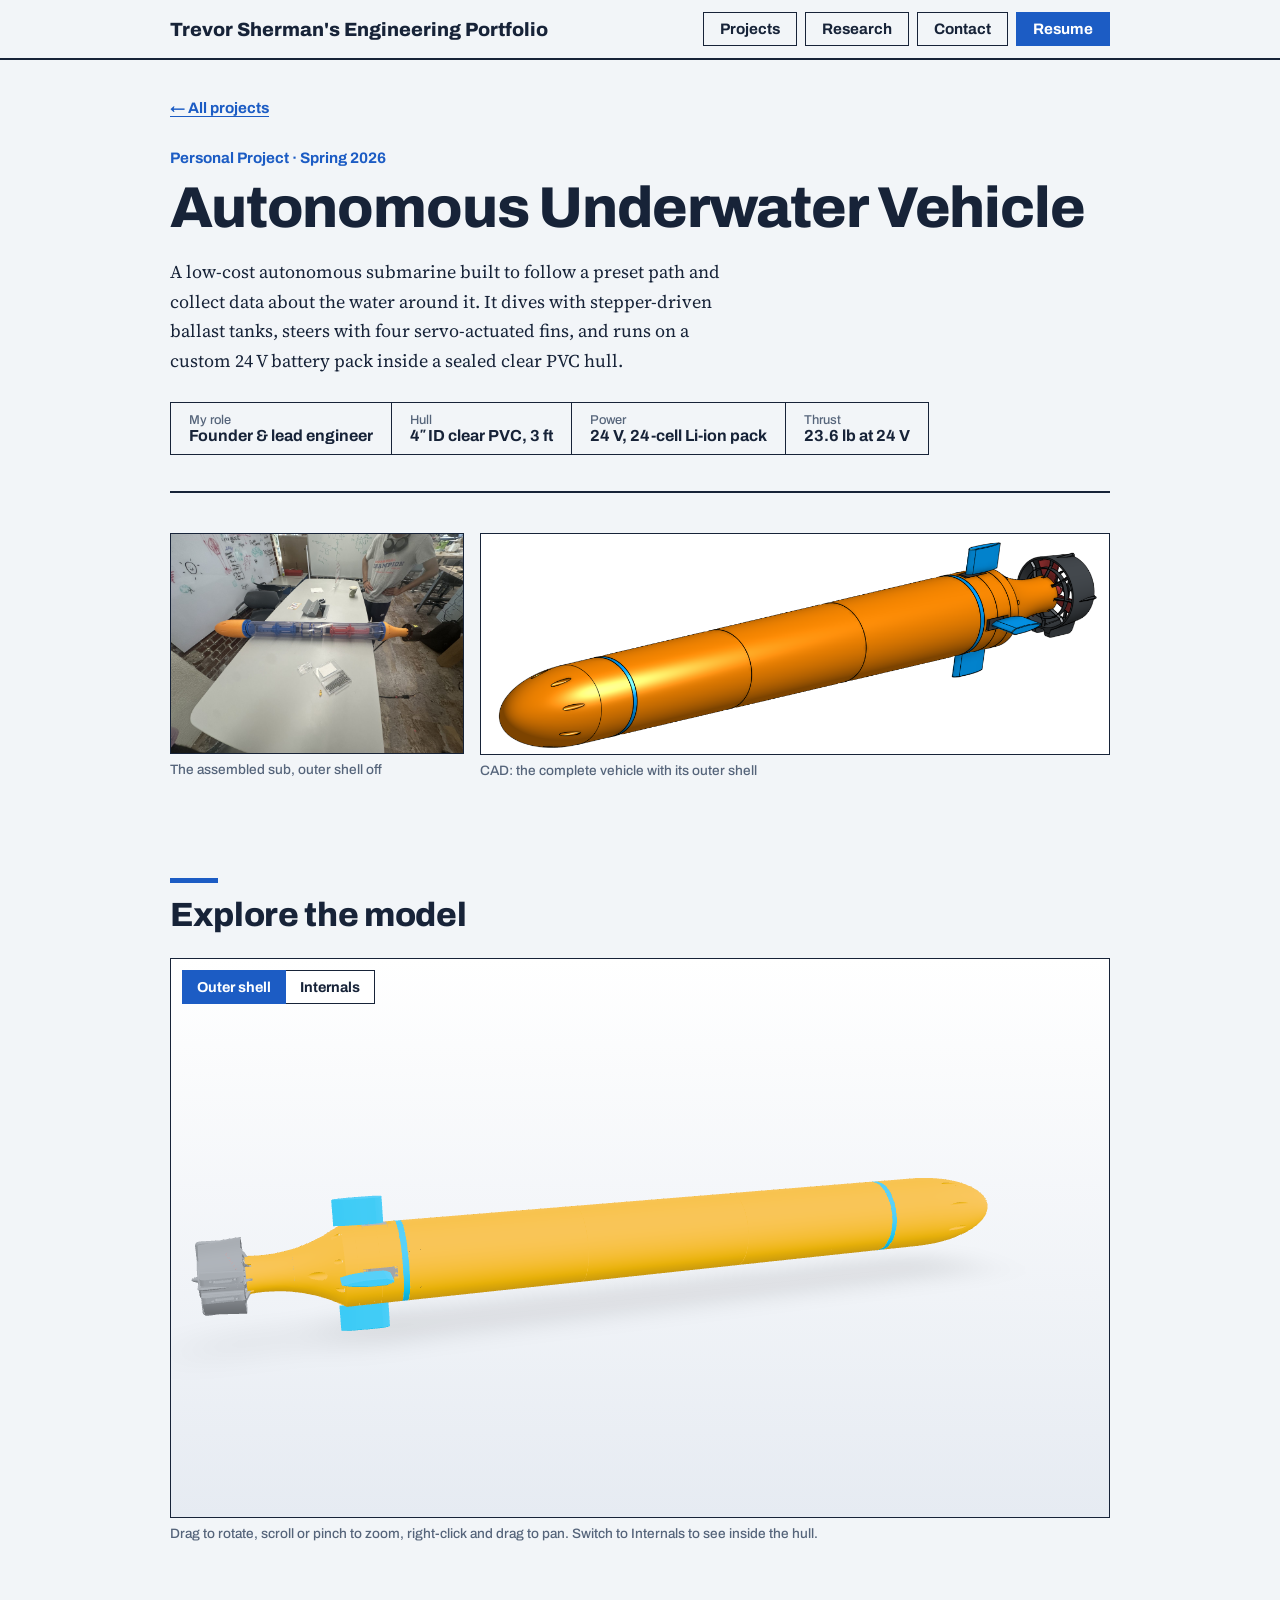
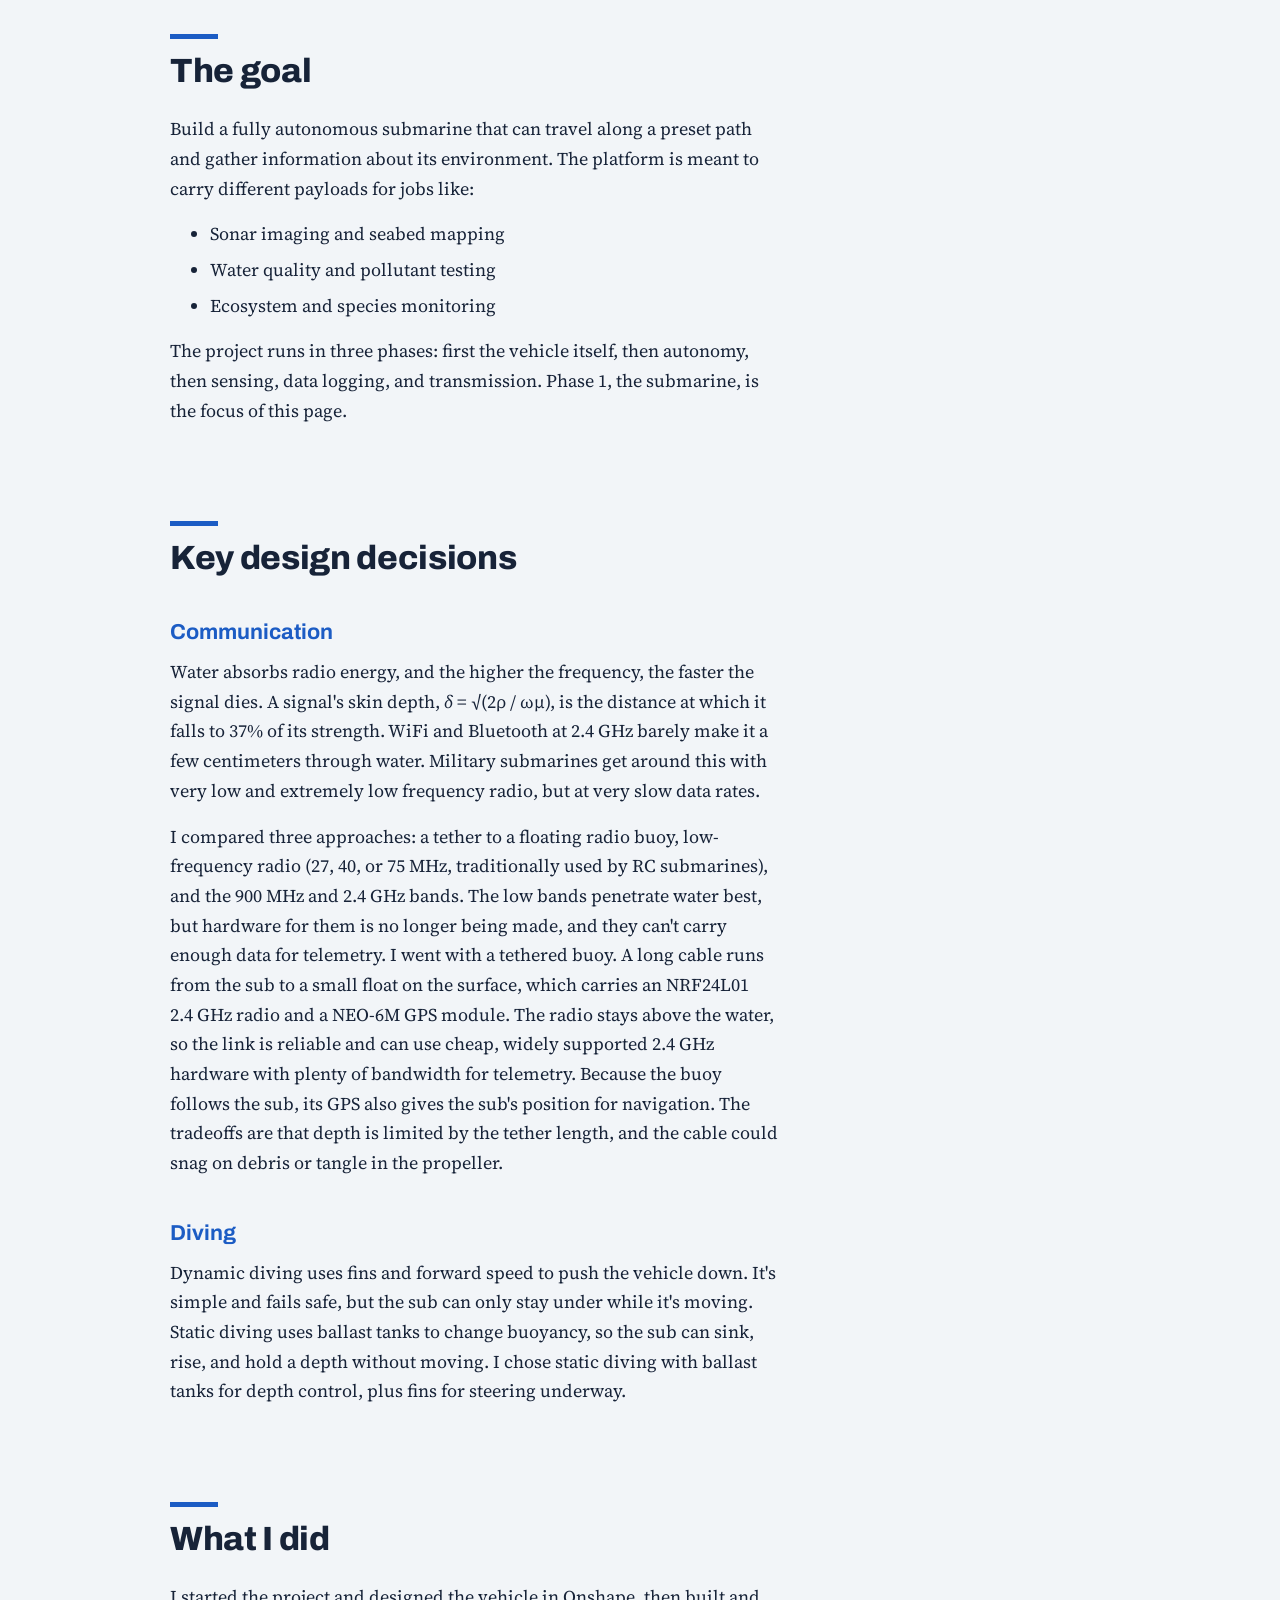
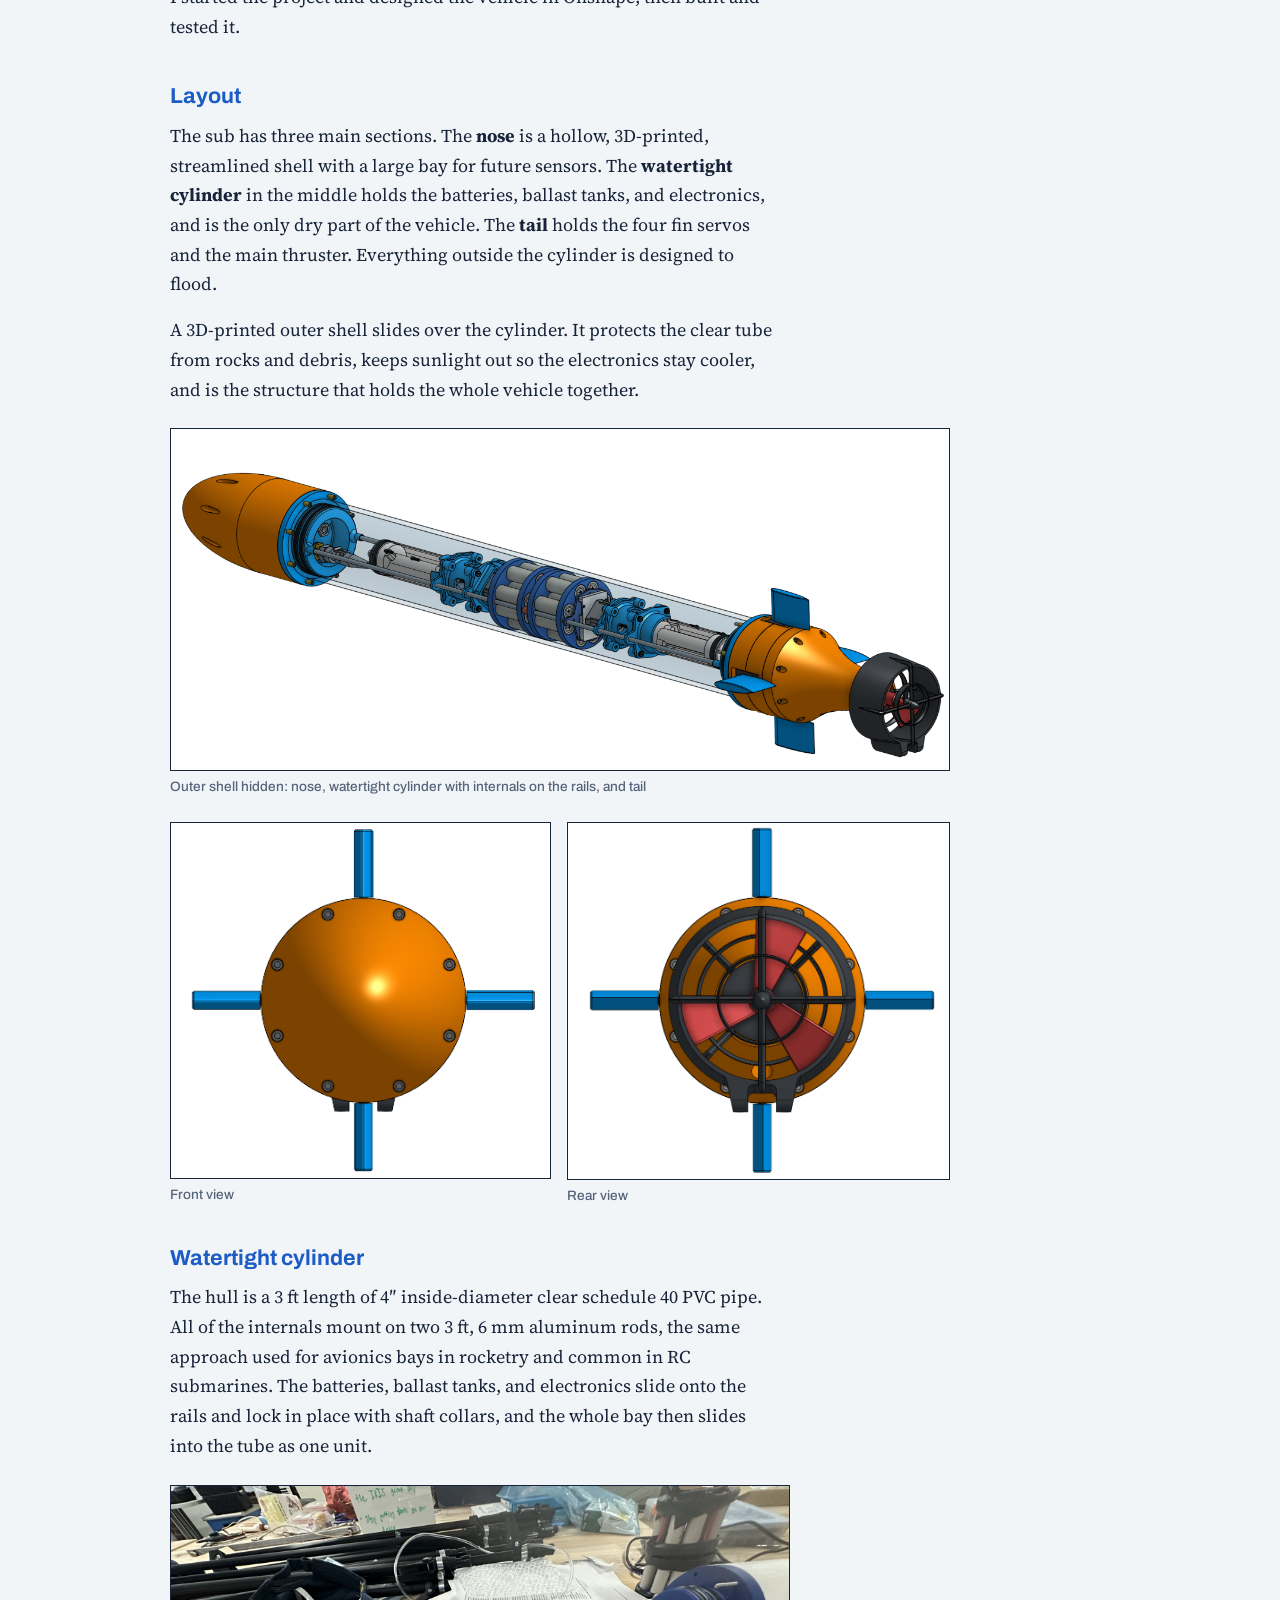
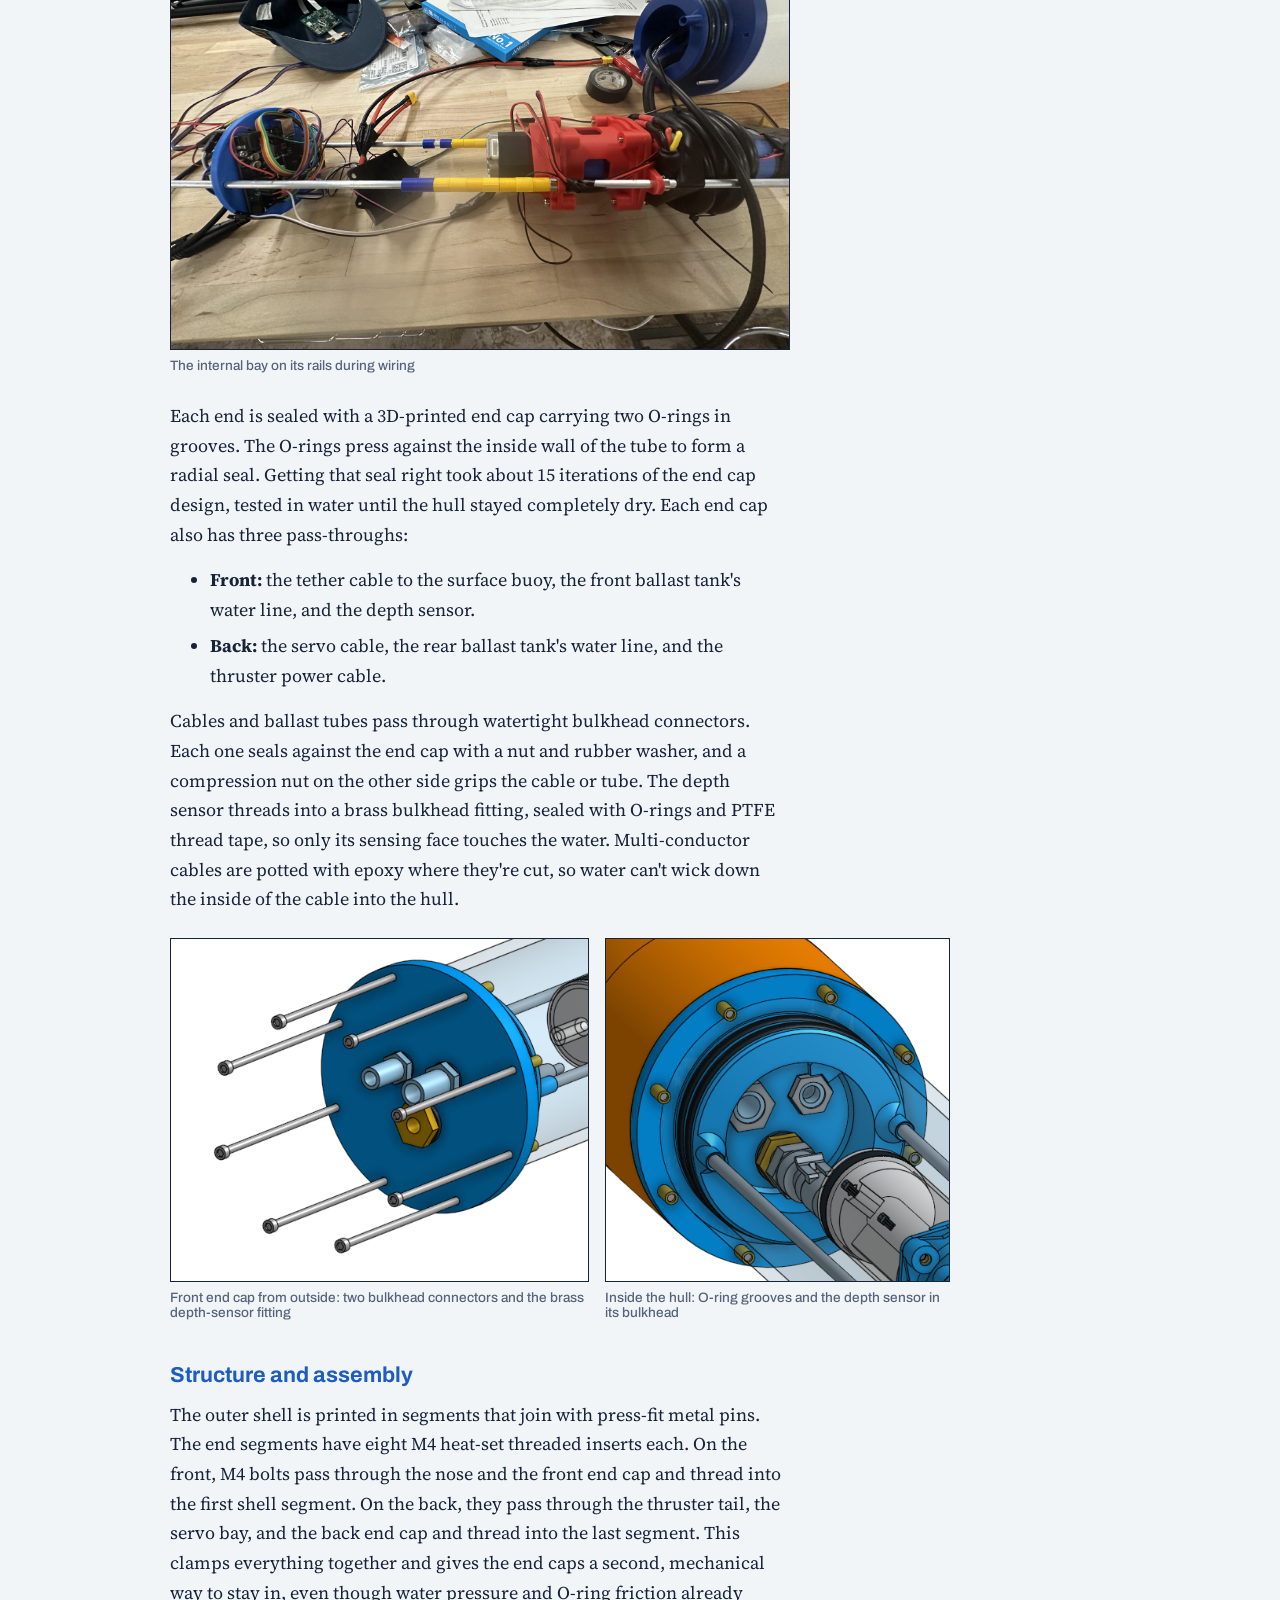
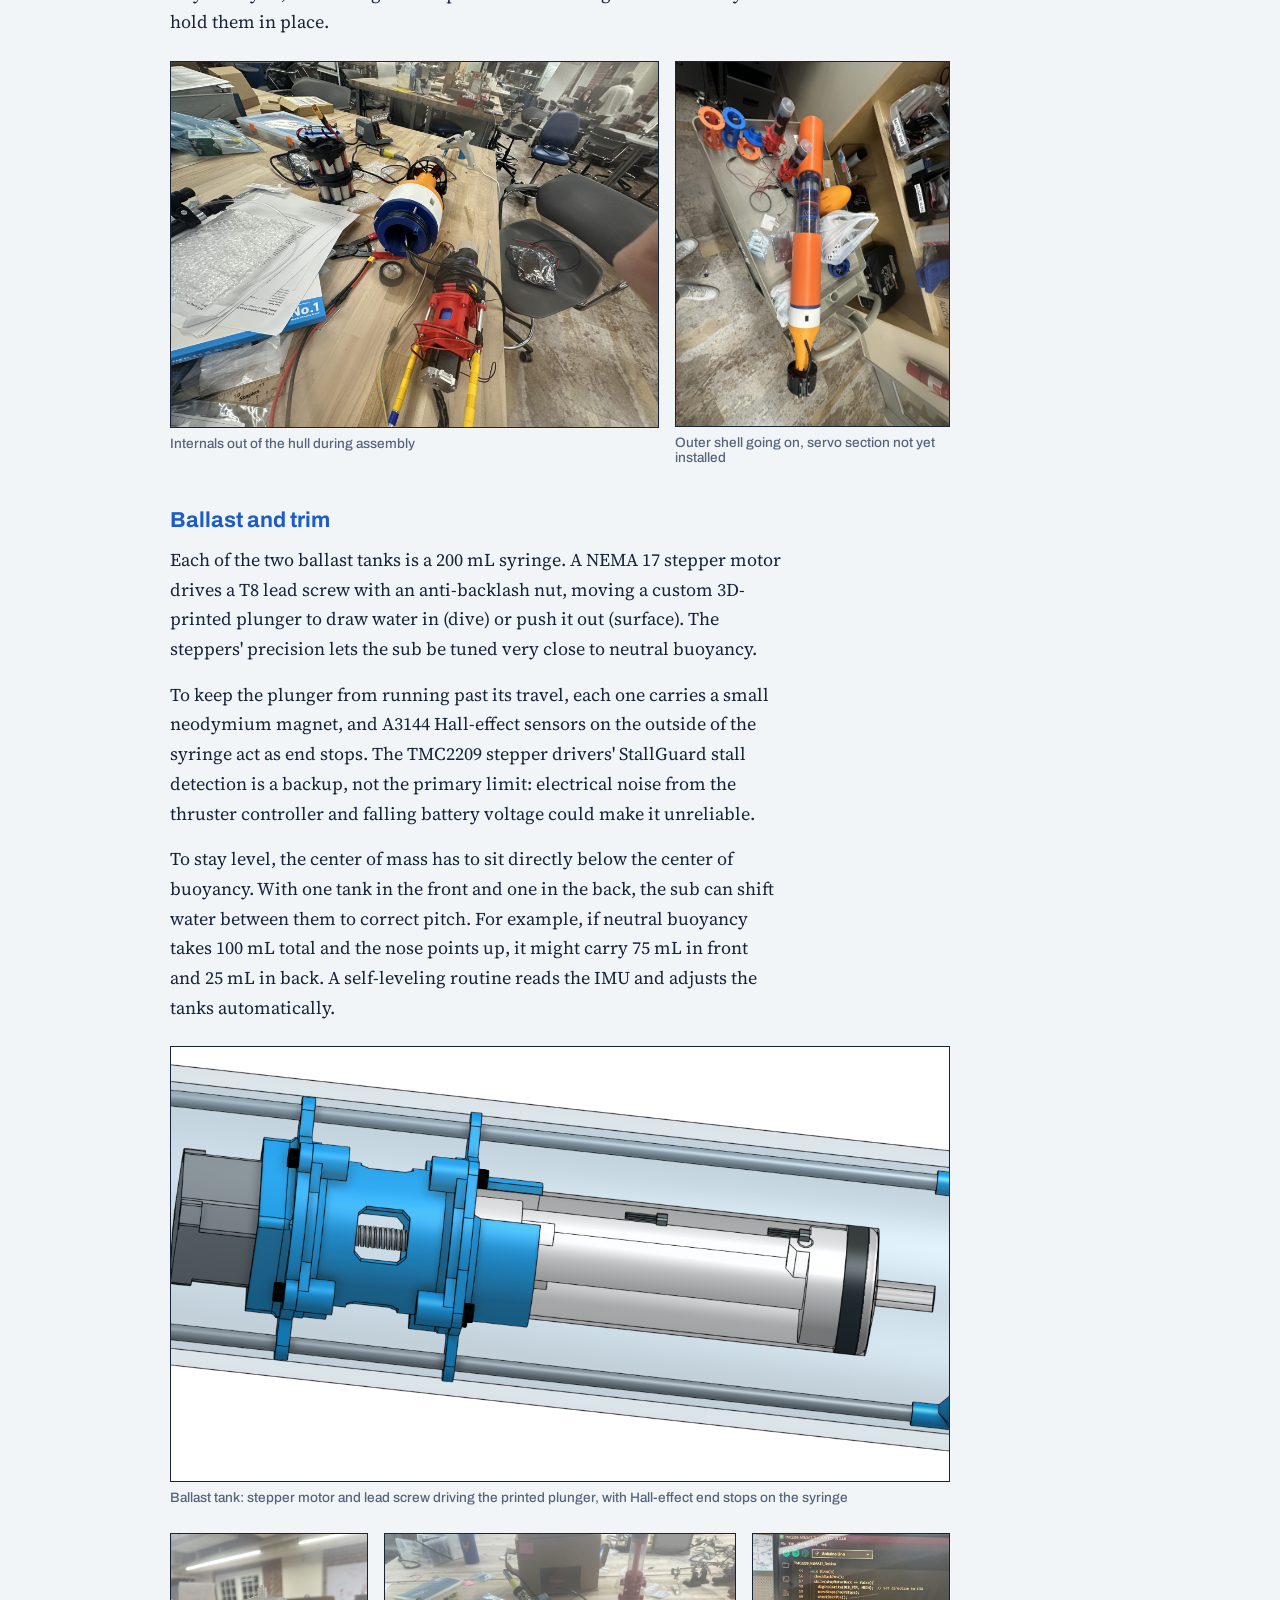
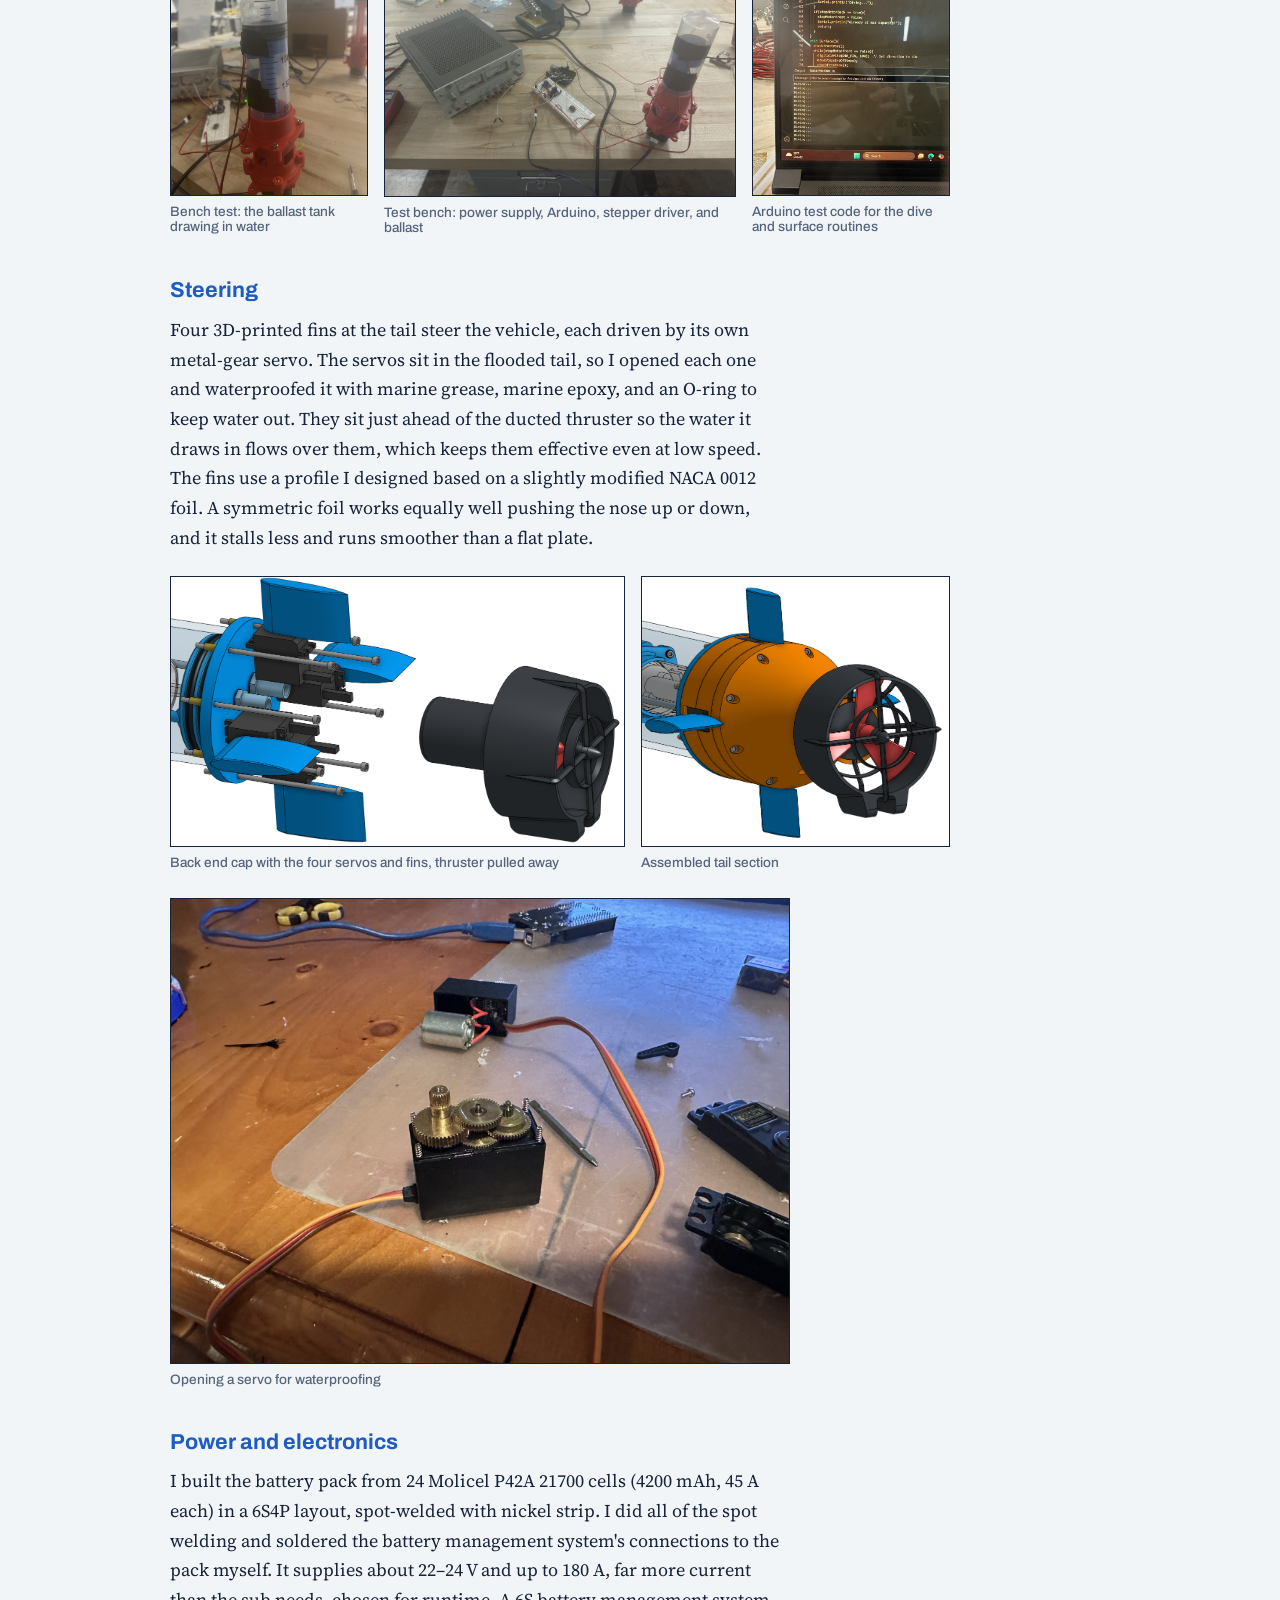
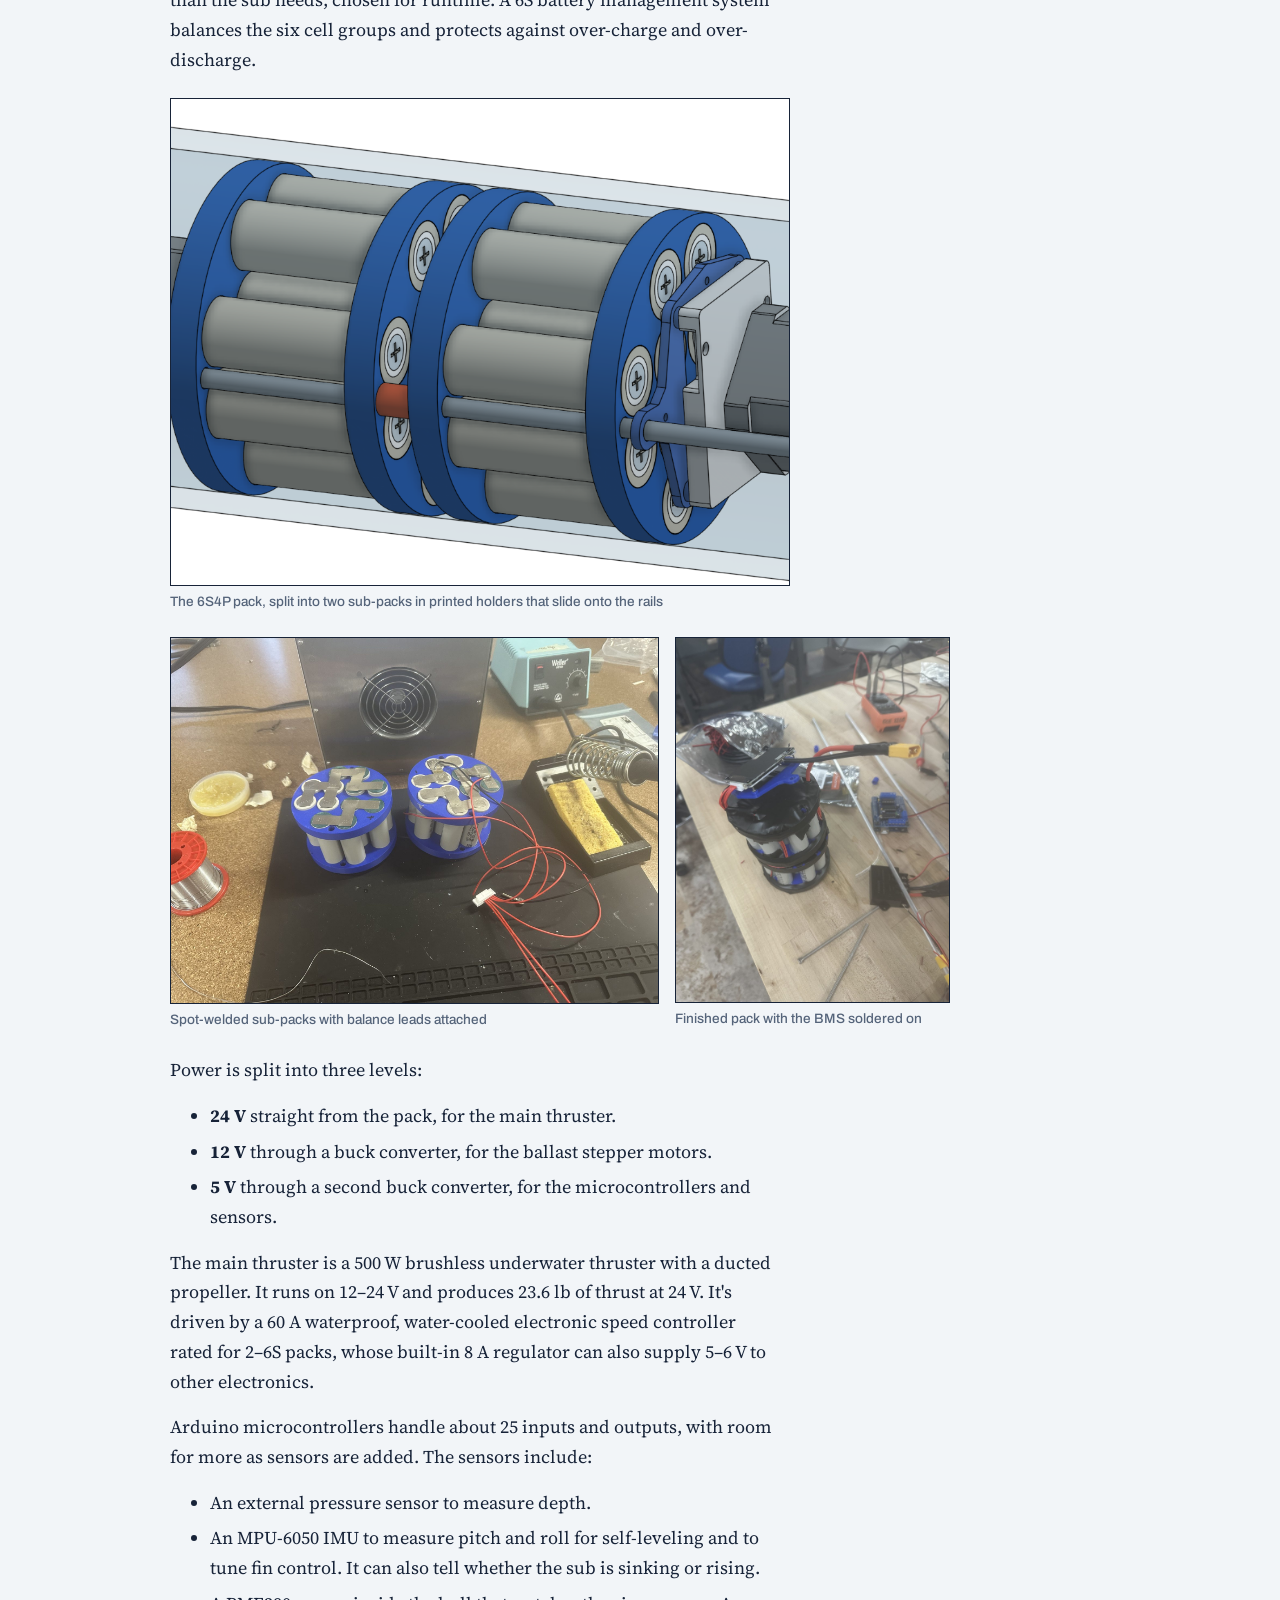
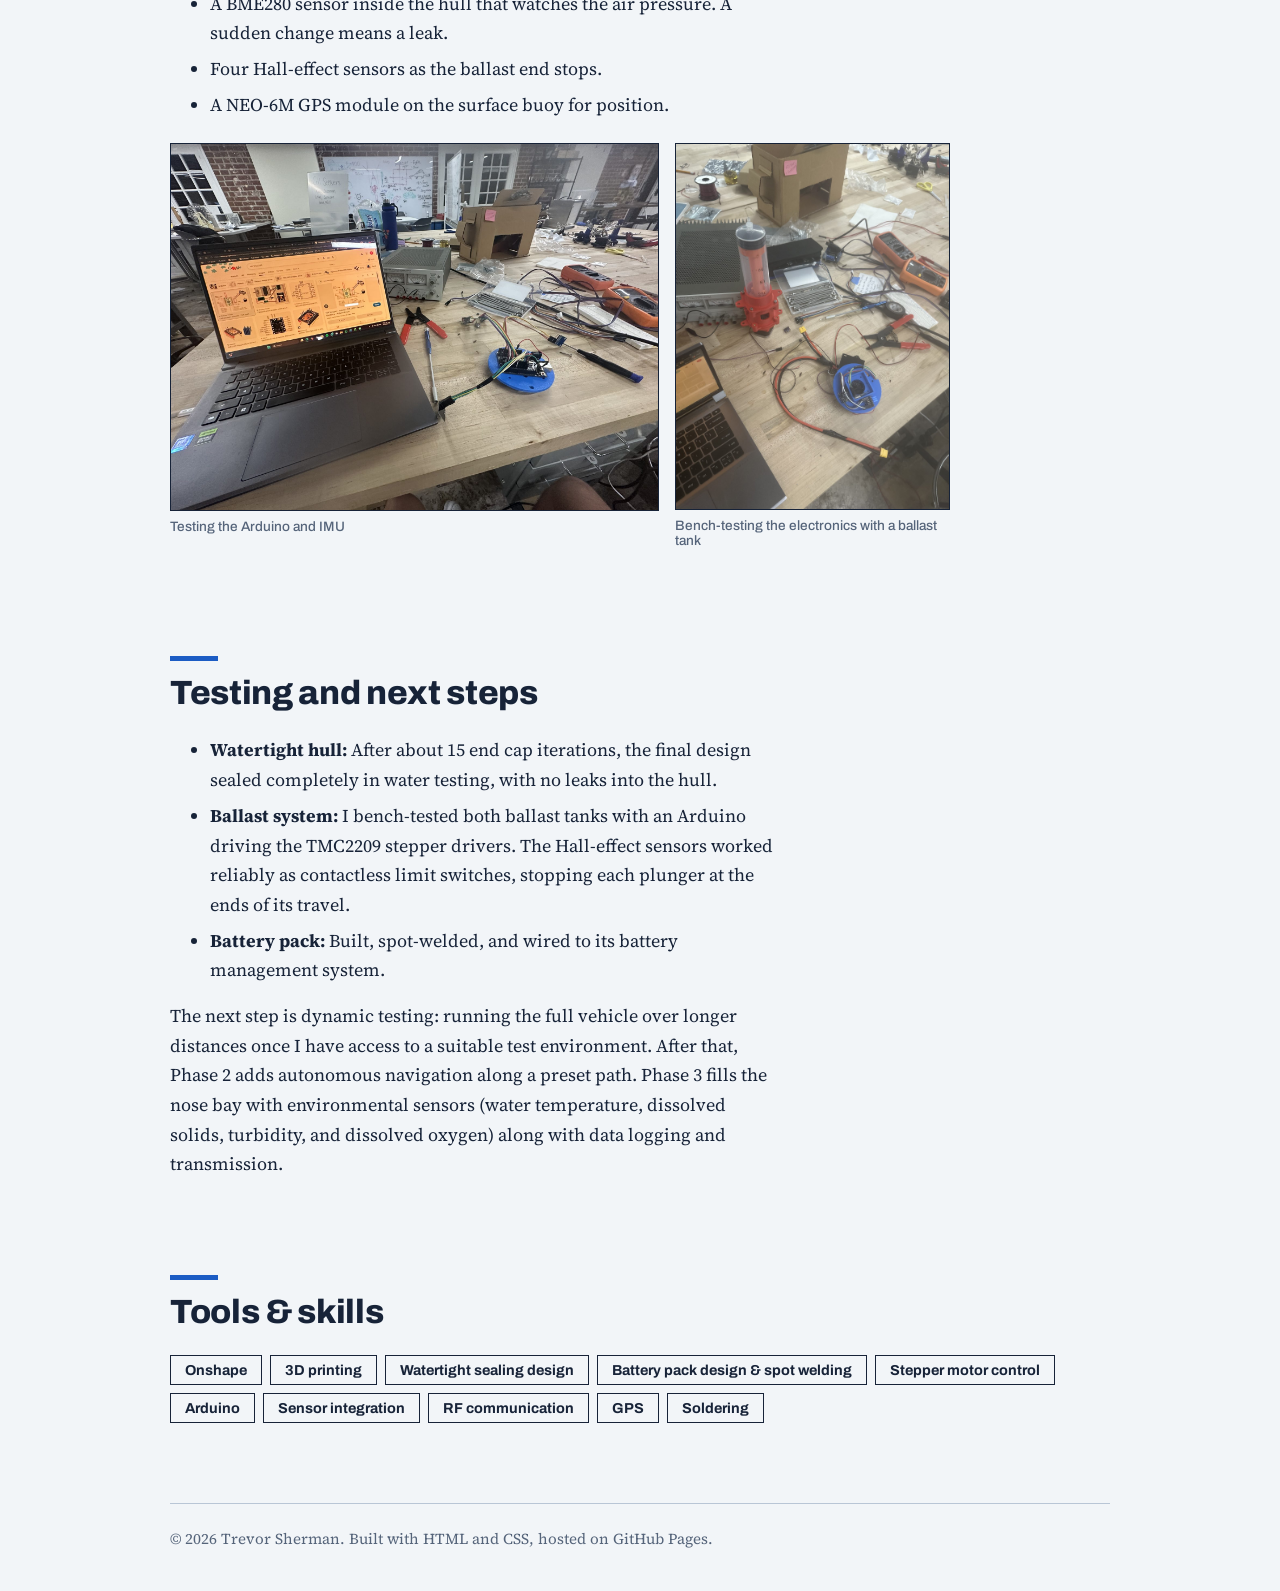
==== projects/auv.html @ d3bd652d "Add autonomous underwater vehicle project page Write-up, CAD renders, build photos, and an interacti" ====
<!DOCTYPE html>
<html lang="en">
<head>
  <meta charset="UTF-8">
  <meta name="viewport" content="width=device-width, initial-scale=1">
  <title>Autonomous Underwater Vehicle | Trevor Sherman</title>
  <meta name="description" content="A low-cost autonomous submarine with stepper-driven ballast tanks, servo-actuated fins, and a custom 24 V battery pack in a sealed clear PVC hull.">
  <link rel="preconnect" href="https://fonts.googleapis.com">
  <link rel="preconnect" href="https://fonts.gstatic.com" crossorigin>
  <link href="https://fonts.googleapis.com/css2?family=Archivo:wght@500;700;800&family=Source+Serif+4:wght@400;600&display=swap" rel="stylesheet">
  <link rel="stylesheet" href="../css/style.css">
  <script type="module">
    import '../js/model-viewer.min.js';
    customElements.get('model-viewer').meshoptDecoderLocation = '../js/meshopt_decoder.js';
  </script>
</head>
<body class="project-page">

  <header class="nav">
    <div class="wrap">
      <a class="brand" href="../index.html">Trevor Sherman's Engineering Portfolio</a>
      <nav aria-label="Main">
        <ul>
          <li><a href="../index.html#projects">Projects</a></li>
          <li><a href="../index.html#research">Research</a></li>
          <li><a href="../index.html#contact">Contact</a></li>
          <li><a class="primary" href="../resume.pdf">Resume</a></li>
        </ul>
      </nav>
    </div>
  </header>

  <main class="wrap">
    <a class="back" href="../index.html#projects">&larr; All projects</a>

    <div class="proj-head">
      <div class="kicker">Personal Project &middot; Spring 2026</div>
      <h1>Autonomous Underwater Vehicle</h1>
      <p class="summary">A low-cost autonomous submarine built to follow a preset path and collect data about the water around it. It dives with stepper-driven ballast tanks, steers with four servo-actuated fins, and runs on a custom 24&nbsp;V battery pack inside a sealed clear PVC hull.</p>
      <dl class="facts">
        <div><dt>My role</dt><dd>Founder &amp; lead engineer</dd></div>
        <div><dt>Hull</dt><dd>4&Prime; ID clear PVC, 3&nbsp;ft</dd></div>
        <div><dt>Power</dt><dd>24&nbsp;V, 24-cell Li-ion pack</dd></div>
        <div><dt>Thrust</dt><dd>23.6&nbsp;lb at 24&nbsp;V</dd></div>
      </dl>
    </div>

    <div class="photos hero-photos">
        <figure style="flex:1.333"><a href="../images/auv/photo-assembled.jpg"><img src="../images/auv/photo-assembled.jpg" width="1800" height="1350" alt="The assembled AUV on a workbench: orange nose, clear PVC hull with internals, and the thruster"></a><figcaption>The assembled sub, outer shell off</figcaption></figure>
        <figure style="flex:2.856"><a href="../images/auv/cad-shell.png"><img src="../images/auv/cad-shell.png" width="1148" height="402" alt="Onshape render of the complete AUV with its orange outer shell, blue fins, and ducted thruster"></a><figcaption>CAD: the complete vehicle with its outer shell</figcaption></figure>
    </div>

    <section>
      <h2>Explore the model</h2>
      <div class="viewer-wrap">
        <model-viewer id="auv-model" class="cad-viewer" src="../images/auv/assembly.glb" alt="Interactive 3D model of the autonomous underwater vehicle assembly"
          camera-controls touch-action="pan-y" camera-orbit="70deg 75deg 65%" min-camera-orbit="auto auto 5%"
          auto-rotate auto-rotate-delay="3000" rotation-per-second="10deg" shadow-intensity="0.4" exposure="1.05" interaction-prompt="auto">
        </model-viewer>
        <div class="viewer-toggle" role="group" aria-label="Model view">
          <button type="button" data-src="../images/auv/assembly.glb" aria-pressed="true">Outer shell</button>
          <button type="button" data-src="../images/auv/assembly-internals.glb" aria-pressed="false">Internals</button>
        </div>
      </div>
      <p class="viewer-hint">Drag to rotate, scroll or pinch to zoom, right-click and drag to pan. Switch to Internals to see inside the hull.</p>
      <script>
        (function () {
          var mv = document.getElementById('auv-model');
          var buttons = document.querySelectorAll('.viewer-toggle button');
          buttons.forEach(function (btn) {
            btn.addEventListener('click', function () {
              if (btn.getAttribute('aria-pressed') === 'true') return;
              buttons.forEach(function (b) { b.setAttribute('aria-pressed', b === btn ? 'true' : 'false'); });
              var o = mv.getCameraOrbit ? mv.getCameraOrbit() : null;
              mv.addEventListener('load', function () {
                if (o) { mv.cameraOrbit = o.theta + 'rad ' + o.phi + 'rad 65%'; mv.jumpCameraToGoal(); }
              }, { once: true });
              mv.src = btn.dataset.src;
            });
          });
        })();
      </script>
    </section>

    <section class="prose">
      <h2>The goal</h2>
      <p>Build a fully autonomous submarine that can travel along a preset path and gather information about its environment. The platform is meant to carry different payloads for jobs like:</p>
      <ul>
        <li>Sonar imaging and seabed mapping</li>
        <li>Water quality and pollutant testing</li>
        <li>Ecosystem and species monitoring</li>
      </ul>
      <p>The project runs in three phases: first the vehicle itself, then autonomy, then sensing, data logging, and transmission. Phase 1, the submarine, is the focus of this page.</p>
    </section>

    <section class="prose">
      <h2>Key design decisions</h2>

      <h3>Communication</h3>
      <p>Water absorbs radio energy, and the higher the frequency, the faster the signal dies. A signal's skin depth, <em>&delta;</em> = &radic;(2&rho; / &omega;&mu;), is the distance at which it falls to 37% of its strength. WiFi and Bluetooth at 2.4&nbsp;GHz barely make it a few centimeters through water. Military submarines get around this with very low and extremely low frequency radio, but at very slow data rates.</p>
      <p>I compared three approaches: a tether to a floating radio buoy, low-frequency radio (27, 40, or 75&nbsp;MHz, traditionally used by RC submarines), and the 900&nbsp;MHz and 2.4&nbsp;GHz bands. The low bands penetrate water best, but hardware for them is no longer being made, and they can't carry enough data for telemetry. I went with a tethered buoy. A long cable runs from the sub to a small float on the surface, which carries an NRF24L01 2.4&nbsp;GHz radio and a NEO-6M GPS module. The radio stays above the water, so the link is reliable and can use cheap, widely supported 2.4&nbsp;GHz hardware with plenty of bandwidth for telemetry. Because the buoy follows the sub, its GPS also gives the sub's position for navigation. The tradeoffs are that depth is limited by the tether length, and the cable could snag on debris or tangle in the propeller.</p>

      <h3>Diving</h3>
      <p>Dynamic diving uses fins and forward speed to push the vehicle down. It's simple and fails safe, but the sub can only stay under while it's moving. Static diving uses ballast tanks to change buoyancy, so the sub can sink, rise, and hold a depth without moving. I chose static diving with ballast tanks for depth control, plus fins for steering underway.</p>
    </section>

    <section class="prose">
      <h2>What I did</h2>
      <p>I started the project and designed the vehicle in Onshape, then built and tested it.</p>

      <h3>Layout</h3>
      <p>The sub has three main sections. The <strong>nose</strong> is a hollow, 3D-printed, streamlined shell with a large bay for future sensors. The <strong>watertight cylinder</strong> in the middle holds the batteries, ballast tanks, and electronics, and is the only dry part of the vehicle. The <strong>tail</strong> holds the four fin servos and the main thruster. Everything outside the cylinder is designed to flood.</p>
      <p>A 3D-printed outer shell slides over the cylinder. It protects the clear tube from rocks and debris, keeps sunlight out so the electronics stay cooler, and is the structure that holds the whole vehicle together.</p>
      <div class="photos wide">
        <figure style="flex:2.284"><a href="../images/auv/cad-internals.png"><img src="../images/auv/cad-internals.png" width="1311" height="574" alt="Onshape render of the AUV with the outer shell hidden, showing the battery, ballast tanks, and rails inside the clear hull" loading="lazy"></a><figcaption>Outer shell hidden: nose, watertight cylinder with internals on the rails, and tail</figcaption></figure>
      </div>
      <div class="photos">
        <figure style="flex:1.065"><a href="../images/auv/cad-front-view.png"><img src="../images/auv/cad-front-view.png" width="853" height="801" alt="Front view of the AUV nose with four fins" loading="lazy"></a><figcaption>Front view</figcaption></figure>
        <figure style="flex:1.072"><a href="../images/auv/cad-rear-view.png"><img src="../images/auv/cad-rear-view.png" width="854" height="797" alt="Rear view of the AUV showing the ducted thruster and X-pattern fins" loading="lazy"></a><figcaption>Rear view</figcaption></figure>
      </div>

      <h3>Watertight cylinder</h3>
      <p>The hull is a 3&nbsp;ft length of 4&Prime; inside-diameter clear schedule 40 PVC pipe. All of the internals mount on two 3&nbsp;ft, 6&nbsp;mm aluminum rods, the same approach used for avionics bays in rocketry and common in RC submarines. The batteries, ballast tanks, and electronics slide onto the rails and lock in place with shaft collars, and the whole bay then slides into the tube as one unit.</p>
      <div class="photos">
        <figure style="flex:1.333"><a href="../images/auv/photo-wiring-bay.jpg"><img src="../images/auv/photo-wiring-bay.jpg" width="1800" height="1350" alt="Internal electronics bay on the aluminum rails with wiring, ballast assembly, and end cap" loading="lazy"></a><figcaption>The internal bay on its rails during wiring</figcaption></figure>
      </div>
      <p>Each end is sealed with a 3D-printed end cap carrying two O-rings in grooves. The O-rings press against the inside wall of the tube to form a radial seal. Getting that seal right took about 15 iterations of the end cap design, tested in water until the hull stayed completely dry. Each end cap also has three pass-throughs:</p>
      <ul>
        <li><strong>Front:</strong> the tether cable to the surface buoy, the front ballast tank's water line, and the depth sensor.</li>
        <li><strong>Back:</strong> the servo cable, the rear ballast tank's water line, and the thruster power cable.</li>
      </ul>
      <p>Cables and ballast tubes pass through watertight bulkhead connectors. Each one seals against the end cap with a nut and rubber washer, and a compression nut on the other side grips the cable or tube. The depth sensor threads into a brass bulkhead fitting, sealed with O-rings and PTFE thread tape, so only its sensing face touches the water. Multi-conductor cables are potted with epoxy where they're cut, so water can't wick down the inside of the cable into the hull.</p>
      <div class="photos">
        <figure style="flex:1.218"><a href="../images/auv/cad-endcap-outside.png"><img src="../images/auv/cad-endcap-outside.png" width="530" height="435" alt="Front end cap from outside with two cable bulkheads, the brass depth-sensor bulkhead, and M4 bolts" loading="lazy"></a><figcaption>Front end cap from outside: two bulkhead connectors and the brass depth-sensor fitting</figcaption></figure>
        <figure style="flex:1.005"><a href="../images/auv/cad-endcap-inside.png"><img src="../images/auv/cad-endcap-inside.png" width="437" height="435" alt="Front end cap seated in the hull, showing O-rings, bulkheads, and the depth sensor" loading="lazy"></a><figcaption>Inside the hull: O-ring grooves and the depth sensor in its bulkhead</figcaption></figure>
      </div>

      <h3>Structure and assembly</h3>
      <p>The outer shell is printed in segments that join with press-fit metal pins. The end segments have eight M4 heat-set threaded inserts each. On the front, M4 bolts pass through the nose and the front end cap and thread into the first shell segment. On the back, they pass through the thruster tail, the servo bay, and the back end cap and thread into the last segment. This clamps everything together and gives the end caps a second, mechanical way to stay in, even though water pressure and O-ring friction already hold them in place.</p>
      <div class="photos">
        <figure style="flex:1.333"><a href="../images/auv/photo-internals-out.jpg"><img src="../images/auv/photo-internals-out.jpg" width="1800" height="1350" alt="AUV internals out of the hull: battery pack, ballast assembly, end cap, and thruster" loading="lazy"></a><figcaption>Internals out of the hull during assembly</figcaption></figure>
        <figure style="flex:0.750"><a href="../images/auv/photo-shell-assembly.jpg"><img src="../images/auv/photo-shell-assembly.jpg" width="1350" height="1800" alt="The AUV partially assembled with its orange outer shell and thruster" loading="lazy"></a><figcaption>Outer shell going on, servo section not yet installed</figcaption></figure>
      </div>

      <h3>Ballast and trim</h3>
      <p>Each of the two ballast tanks is a 200&nbsp;mL syringe. A NEMA&nbsp;17 stepper motor drives a T8 lead screw with an anti-backlash nut, moving a custom 3D-printed plunger to draw water in (dive) or push it out (surface). The steppers' precision lets the sub be tuned very close to neutral buoyancy.</p>
      <p>To keep the plunger from running past its travel, each one carries a small neodymium magnet, and A3144 Hall-effect sensors on the outside of the syringe act as end stops. The TMC2209 stepper drivers' StallGuard stall detection is a backup, not the primary limit: electrical noise from the thruster controller and falling battery voltage could make it unreliable.</p>
      <p>To stay level, the center of mass has to sit directly below the center of buoyancy. With one tank in the front and one in the back, the sub can shift water between them to correct pitch. For example, if neutral buoyancy takes 100&nbsp;mL total and the nose points up, it might carry 75&nbsp;mL in front and 25&nbsp;mL in back. A self-leveling routine reads the IMU and adjusts the tanks automatically.</p>
      <div class="photos wide">
        <figure style="flex:1.795"><a href="../images/auv/cad-ballast.png"><img src="../images/auv/cad-ballast.png" width="1199" height="668" alt="Ballast assembly: stepper motor, lead screw, printed mounts, and syringe tank with Hall-effect sensors on the rails" loading="lazy"></a><figcaption>Ballast tank: stepper motor and lead screw driving the printed plunger, with Hall-effect end stops on the syringe</figcaption></figure>
      </div>
      <div class="photos">
        <figure style="flex:0.750"><a href="../images/auv/photo-ballast-test.jpg"><img src="../images/auv/photo-ballast-test.jpg" width="1350" height="1800" alt="Ballast syringe filled with water on its 3D-printed mount during bench testing" loading="lazy"></a><figcaption>Bench test: the ballast tank drawing in water</figcaption></figure>
        <figure style="flex:1.333"><a href="../images/auv/photo-ballast-bench.jpg"><img src="../images/auv/photo-ballast-bench.jpg" width="1800" height="1350" alt="Bench setup with power supply, breadboard, Arduino, and ballast tank" loading="lazy"></a><figcaption>Test bench: power supply, Arduino, stepper driver, and ballast</figcaption></figure>
        <figure style="flex:0.750"><a href="../images/auv/photo-ballast-code.jpg"><img src="../images/auv/photo-ballast-code.jpg" width="1350" height="1800" alt="Arduino IDE showing dive and surface functions with the serial monitor printing Diving" loading="lazy"></a><figcaption>Arduino test code for the dive and surface routines</figcaption></figure>
      </div>

      <h3>Steering</h3>
      <p>Four 3D-printed fins at the tail steer the vehicle, each driven by its own metal-gear servo. The servos sit in the flooded tail, so I opened each one and waterproofed it with marine grease, marine epoxy, and an O-ring to keep water out. They sit just ahead of the ducted thruster so the water it draws in flows over them, which keeps them effective even at low speed. The fins use a profile I designed based on a slightly modified NACA 0012 foil. A symmetric foil works equally well pushing the nose up or down, and it stalls less and runs smoother than a flat plate.</p>
      <div class="photos">
        <figure style="flex:1.685"><a href="../images/auv/cad-tail-exploded.png"><img src="../images/auv/cad-tail-exploded.png" width="1252" height="743" alt="Exploded view of the tail: back end cap with four servos, fins, bulkheads, and the thruster" loading="lazy"></a><figcaption>Back end cap with the four servos and fins, thruster pulled away</figcaption></figure>
        <figure style="flex:1.146"><a href="../images/auv/cad-tail.png"><img src="../images/auv/cad-tail.png" width="815" height="711" alt="Assembled tail with servo bay, fins, and ducted thruster" loading="lazy"></a><figcaption>Assembled tail section</figcaption></figure>
      </div>
      <div class="photos">
        <figure style="flex:1.333"><a href="../images/auv/photo-servo-open.jpg"><img src="../images/auv/photo-servo-open.jpg" width="1800" height="1350" alt="A metal-gear servo opened up with its gear train exposed" loading="lazy"></a><figcaption>Opening a servo for waterproofing</figcaption></figure>
      </div>

      <h3>Power and electronics</h3>
      <p>I built the battery pack from 24 Molicel P42A 21700 cells (4200&nbsp;mAh, 45&nbsp;A each) in a 6S4P layout, spot-welded with nickel strip. I did all of the spot welding and soldered the battery management system's connections to the pack myself. It supplies about 22&ndash;24&nbsp;V and up to 180&nbsp;A, far more current than the sub needs, chosen for runtime. A 6S battery management system balances the six cell groups and protects against over-charge and over-discharge.</p>
      <div class="photos">
        <figure style="flex:1.272"><a href="../images/auv/cad-battery.png"><img src="../images/auv/cad-battery.png" width="894" height="703" alt="Battery pack: two sub-packs of 21700 cells in printed holders on the aluminum rails" loading="lazy"></a><figcaption>The 6S4P pack, split into two sub-packs in printed holders that slide onto the rails</figcaption></figure>
      </div>
      <div class="photos">
        <figure style="flex:1.333"><a href="../images/auv/photo-spot-welding.jpg"><img src="../images/auv/photo-spot-welding.jpg" width="1800" height="1350" alt="Two battery sub-packs with spot-welded nickel strips and balance leads" loading="lazy"></a><figcaption>Spot-welded sub-packs with balance leads attached</figcaption></figure>
        <figure style="flex:0.750"><a href="../images/auv/photo-battery-bms.jpg"><img src="../images/auv/photo-battery-bms.jpg" width="1350" height="1800" alt="Finished battery pack with the BMS mounted on top and an XT60 output lead" loading="lazy"></a><figcaption>Finished pack with the BMS soldered on</figcaption></figure>
      </div>
      <p>Power is split into three levels:</p>
      <ul>
        <li><strong>24&nbsp;V</strong> straight from the pack, for the main thruster.</li>
        <li><strong>12&nbsp;V</strong> through a buck converter, for the ballast stepper motors.</li>
        <li><strong>5&nbsp;V</strong> through a second buck converter, for the microcontrollers and sensors.</li>
      </ul>
      <p>The main thruster is a 500&nbsp;W brushless underwater thruster with a ducted propeller. It runs on 12&ndash;24&nbsp;V and produces 23.6&nbsp;lb of thrust at 24&nbsp;V. It's driven by a 60&nbsp;A waterproof, water-cooled electronic speed controller rated for 2&ndash;6S packs, whose built-in 8&nbsp;A regulator can also supply 5&ndash;6&nbsp;V to other electronics.</p>
      <p>Arduino microcontrollers handle about 25 inputs and outputs, with room for more as sensors are added. The sensors include:</p>
      <ul>
        <li>An external pressure sensor to measure depth.</li>
        <li>An MPU-6050 IMU to measure pitch and roll for self-leveling and to tune fin control. It can also tell whether the sub is sinking or rising.</li>
        <li>A BME280 sensor inside the hull that watches the air pressure. A sudden change means a leak.</li>
        <li>Four Hall-effect sensors as the ballast end stops.</li>
        <li>A NEO-6M GPS module on the surface buoy for position.</li>
      </ul>
      <div class="photos">
        <figure style="flex:1.333"><a href="../images/auv/photo-imu-test.jpg"><img src="../images/auv/photo-imu-test.jpg" width="1800" height="1350" alt="Laptop running Arduino code next to an Arduino and IMU mounted on a blue 3D-printed plate" loading="lazy"></a><figcaption>Testing the Arduino and IMU</figcaption></figure>
        <figure style="flex:0.750"><a href="../images/auv/photo-electronics-test.jpg"><img src="../images/auv/photo-electronics-test.jpg" width="1350" height="1800" alt="Electronics bench test with a ballast tank, wiring, and an Arduino on a printed mount" loading="lazy"></a><figcaption>Bench-testing the electronics with a ballast tank</figcaption></figure>
      </div>
    </section>

    <section class="prose">
      <h2>Testing and next steps</h2>
      <ul>
        <li><strong>Watertight hull:</strong> After about 15 end cap iterations, the final design sealed completely in water testing, with no leaks into the hull.</li>
        <li><strong>Ballast system:</strong> I bench-tested both ballast tanks with an Arduino driving the TMC2209 stepper drivers. The Hall-effect sensors worked reliably as contactless limit switches, stopping each plunger at the ends of its travel.</li>
        <li><strong>Battery pack:</strong> Built, spot-welded, and wired to its battery management system.</li>
      </ul>
      <p>The next step is dynamic testing: running the full vehicle over longer distances once I have access to a suitable test environment. After that, Phase 2 adds autonomous navigation along a preset path. Phase 3 fills the nose bay with environmental sensors (water temperature, dissolved solids, turbidity, and dissolved oxygen) along with data logging and transmission.</p>
    </section>

    <section>
      <h2>Tools &amp; skills</h2>
      <ul class="tags">
        <li>Onshape</li>
        <li>3D printing</li>
        <li>Watertight sealing design</li>
        <li>Battery pack design &amp; spot welding</li>
        <li>Stepper motor control</li>
        <li>Arduino</li>
        <li>Sensor integration</li>
        <li>RF communication</li>
        <li>GPS</li>
        <li>Soldering</li>
      </ul>
    </section>

    <footer>&copy; 2026 Trevor Sherman. Built with HTML and CSS, hosted on GitHub Pages.</footer>
  </main>
</body>
</html>
---- css/style.css ----
:root {
  --paper: #f2f5f8;
  --ink: #172338;
  --line: #b9c6d6;
  --blue: #1c5cc4;
  --on-blue: #ffffff;
  --muted: #55647a;
  --head: "Archivo", "Helvetica Neue", Arial, sans-serif;
  --body: "Source Serif 4", Georgia, "Times New Roman", serif;
}
@media (prefers-color-scheme: dark) {
  :root { --paper: #0f1826; --ink: #e6ecf5; --line: #33445c; --blue: #7fb0ff; --on-blue: #0f1826; --muted: #9aabc2; }
}
* { box-sizing: border-box; }
html { scroll-behavior: smooth; scroll-padding-top: 90px; }
body { margin: 0; background: var(--paper); color: var(--ink); font: 1.125rem/1.65 var(--body); }
a { color: var(--blue); text-underline-offset: 3px; }
a:focus-visible, button:focus-visible { outline: 3px solid var(--blue); outline-offset: 3px; }
h1, h2, h3 { font-family: var(--head); line-height: 1.1; margin: 0; }
h2 { font-size: 1.7rem; font-weight: 800; margin-bottom: 22px; }
h3 { font-size: 1.15rem; font-weight: 700; }
.wrap { max-width: 980px; margin: 0 auto; padding: 0 20px; }

/* Top navigation */
.nav { position: sticky; top: 0; z-index: 10; background: var(--paper); border-bottom: 2px solid var(--ink); }
.nav .wrap { display: flex; align-items: center; justify-content: space-between; gap: 12px 24px; flex-wrap: wrap; padding-top: 12px; padding-bottom: 12px; }
.brand { font: 800 1.2rem var(--head); color: var(--ink); text-decoration: none; }
.nav ul { list-style: none; display: flex; gap: 8px; margin: 0; padding: 0; flex-wrap: wrap; }
.nav ul a { display: block; padding: 8px 16px; border: 1.5px solid var(--ink); color: var(--ink);
  font: 700 0.95rem var(--head); text-decoration: none; }
.nav ul a:hover { background: var(--ink); color: var(--paper); }
.nav ul a.primary { background: var(--blue); border-color: var(--blue); color: var(--on-blue); }
.nav ul a.primary:hover { background: var(--ink); border-color: var(--ink); color: var(--paper); }

/* Intro */
.intro { display: grid; grid-template-columns: 340px 1fr; gap: 56px; align-items: center; padding: 72px 0 40px; }
.photo { position: relative; padding: 14px; border: 1.5px solid var(--ink);
  background: repeating-linear-gradient(45deg, transparent 0 12px, var(--line) 12px 13px); }
.photo img { display: block; width: 100%; aspect-ratio: 4 / 5; object-fit: cover; background: var(--paper); color: var(--muted); font: 500 0.95rem var(--head); }
.photo figcaption { position: absolute; left: -1.5px; bottom: -34px; font: 500 0.85rem var(--head); color: var(--muted); }
.intro h1 { font-size: clamp(2.6rem, 7vw, 4.4rem); font-weight: 800; letter-spacing: -0.02em; }
.tagline { font: 700 1.2rem var(--head); color: var(--blue); margin: 14px 0 22px; }
.intro p { max-width: 56ch; margin: 0 0 16px; }
.facts { display: flex; flex-wrap: wrap; gap: 0; margin: 26px 0 0; border: 1px solid var(--ink); width: fit-content; max-width: 100%; }
.facts div { padding: 10px 18px; border-right: 1px solid var(--ink); }
.facts div:last-child { border-right: 0; }
.facts dt { font: 500 0.8rem var(--head); color: var(--muted); }
.facts dd { margin: 0; font: 700 1rem var(--head); }

/* Sections */
section { padding: 64px 0 8px; }
.list { border-top: 2px solid var(--ink); }
.row { display: grid; grid-template-columns: 1fr 140px; gap: 8px 24px; padding: 20px 0; border-bottom: 1px solid var(--line); }
.row p { margin: 4px 0 0; color: var(--muted); max-width: 62ch; }
.row .meta { font: 500 0.95rem var(--head); color: var(--muted); text-align: right; }
.row h3 a { color: var(--ink); text-decoration-color: var(--blue); }
.row h3 a:hover { color: var(--blue); }
.contact p { margin: 0 0 20px; }
.contact .links { display: flex; gap: 8px; flex-wrap: wrap; }
.contact .links a { padding: 10px 18px; border: 1.5px solid var(--ink); color: var(--ink); font: 700 1rem var(--head); text-decoration: none; }
.contact .links a:hover { background: var(--ink); color: var(--paper); }
footer { margin-top: 72px; padding: 22px 0 40px; border-top: 1px solid var(--line); color: var(--muted); font-size: 0.95rem; }

@media (max-width: 760px) {
  .intro { grid-template-columns: 1fr; gap: 48px; padding-top: 40px; }
  .photo { max-width: 320px; }
  .row { grid-template-columns: 1fr; }
  .row .meta { text-align: left; }
}

/* Project pages */
.back { display: inline-block; margin: 40px 0 0; font: 700 0.95rem var(--head); }
.proj-head { padding: 28px 0 36px; border-bottom: 2px solid var(--ink); }
.proj-head .kicker { font: 700 0.95rem var(--head); color: var(--blue); margin-bottom: 10px; }
.proj-head h1 { font-size: clamp(2.2rem, 6vw, 3.6rem); font-weight: 800; letter-spacing: -0.02em; }
.proj-head .summary { max-width: 62ch; margin: 18px 0 0; }
.hero { margin: 40px 0 0; padding: 14px; border: 1.5px solid var(--ink);
  background: repeating-linear-gradient(45deg, transparent 0 12px, var(--line) 12px 13px); }
.hero img { display: block; width: 100%; aspect-ratio: 16 / 9; object-fit: cover; background: var(--paper); color: var(--muted); font: 500 0.95rem var(--head); }
.hero figcaption, .gallery figcaption { font: 500 0.85rem var(--head); color: var(--muted); margin-top: 8px; }
.prose p, .prose ul { max-width: 68ch; margin: 0 0 16px; }
.prose li { margin-bottom: 6px; }
.gallery { display: grid; grid-template-columns: repeat(auto-fill, minmax(260px, 1fr)); gap: 20px; }
.gallery figure { margin: 0; }
.gallery img { display: block; width: 100%; aspect-ratio: 4 / 3; object-fit: cover; border: 1.5px solid var(--ink); background: var(--paper); color: var(--muted); font: 500 0.9rem var(--head); }
.tags { display: flex; flex-wrap: wrap; gap: 8px; list-style: none; padding: 0; margin: 0; }
.tags li { padding: 6px 14px; border: 1.5px solid var(--ink); font: 700 0.9rem var(--head); }
.todo { background: #fff3b0; color: #172338; padding: 0 4px; }
.proj-nav { display: flex; justify-content: space-between; gap: 16px; flex-wrap: wrap; margin-top: 64px; padding-top: 20px; border-top: 2px solid var(--ink); font: 700 1rem var(--head); }

.prose h3 { margin: 28px 0 10px; }
.prose ol { max-width: 68ch; margin: 0 0 16px; padding-left: 1.4em; }
.prose ol li { margin-bottom: 8px; }

/* Photo rows: images keep their own shape and share one height */
.photos { display: flex; gap: 16px; margin: 24px 0 28px; align-items: flex-start; }
.photos figure { margin: 0; min-width: 0; }
.photos img { display: block; width: 100%; height: auto; border: 1.5px solid var(--ink); background: #fff; }
.photos figcaption { font: 500 0.85rem var(--head); color: var(--muted); margin-top: 8px; }
.hero-photos { margin-top: 40px; }
@media (max-width: 760px) { .photos { flex-direction: column; } .photos figure { flex: none !important; width: 100%; } }
.photos figure:only-child { max-width: 760px; }
.photos:not(.hero-photos) { max-width: 780px; }
.photos:not(.hero-photos) figure:only-child { max-width: 620px; }

/* Project page headings: stronger hierarchy */
.project-page section { padding-top: 72px; }
.project-page section h2 { font-size: 2.1rem; letter-spacing: -0.01em; margin-bottom: 24px; }
.project-page section h2::before { content: ""; display: block; width: 48px; height: 5px; background: var(--blue); margin-bottom: 14px; }
.project-page .prose h3 { font-size: 1.35rem; color: var(--blue); margin: 44px 0 12px; }

/* Interactive 3D model */
.cad-viewer { display: block; width: 100%; height: min(70vh, 560px); border: 1.5px solid var(--ink); background: linear-gradient(#fff, #e6ebf2); --poster-color: transparent; }
.viewer-hint { font: 500 0.85rem var(--head); color: var(--muted); margin-top: 8px; }
.photos.wide figure:only-child { max-width: none; }
.viewer-wrap { position: relative; }
.viewer-toggle { position: absolute; top: 12px; left: 12px; display: flex; }
.viewer-toggle button { font: 700 0.9rem var(--head); padding: 8px 14px; border: 1.5px solid var(--ink); background: #fff; color: var(--ink); cursor: pointer; }
.viewer-toggle button + button { border-left: 0; }
.viewer-toggle button[aria-pressed="true"] { background: var(--blue); border-color: var(--blue); color: #fff; }
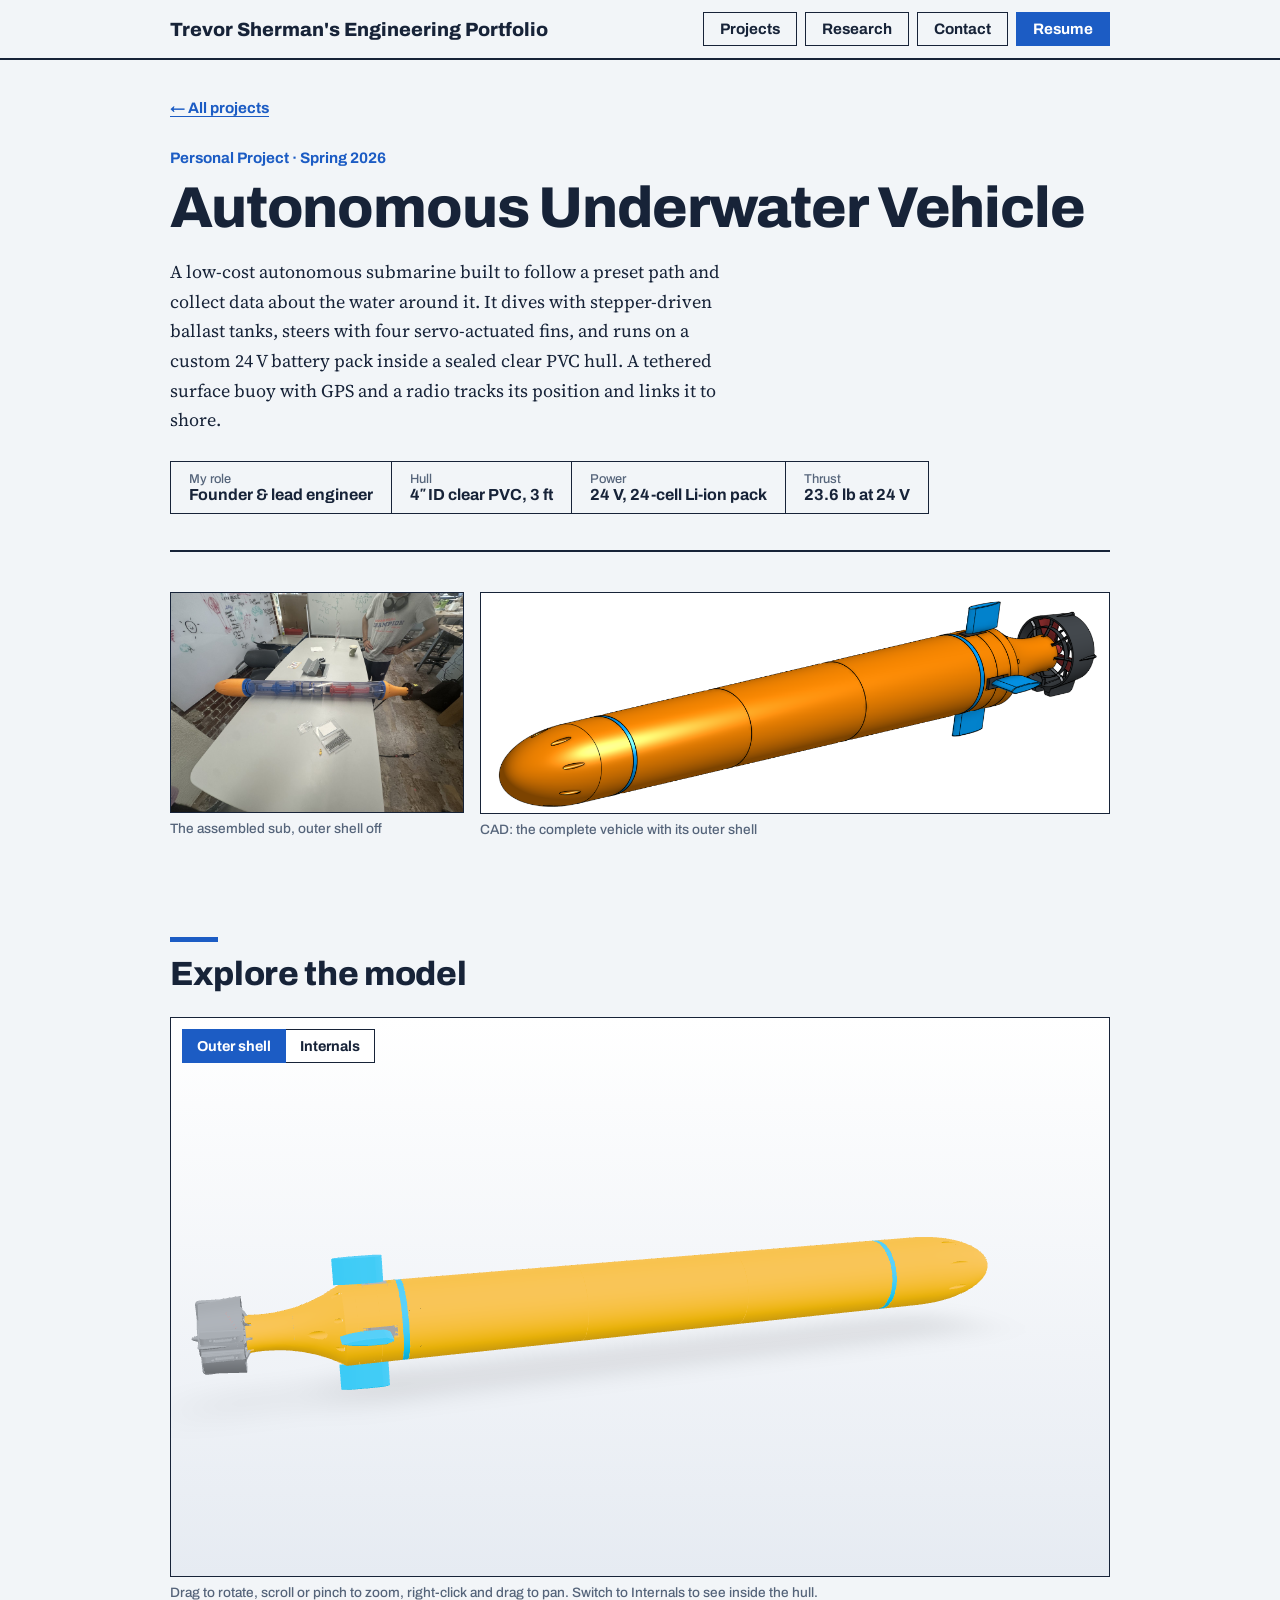
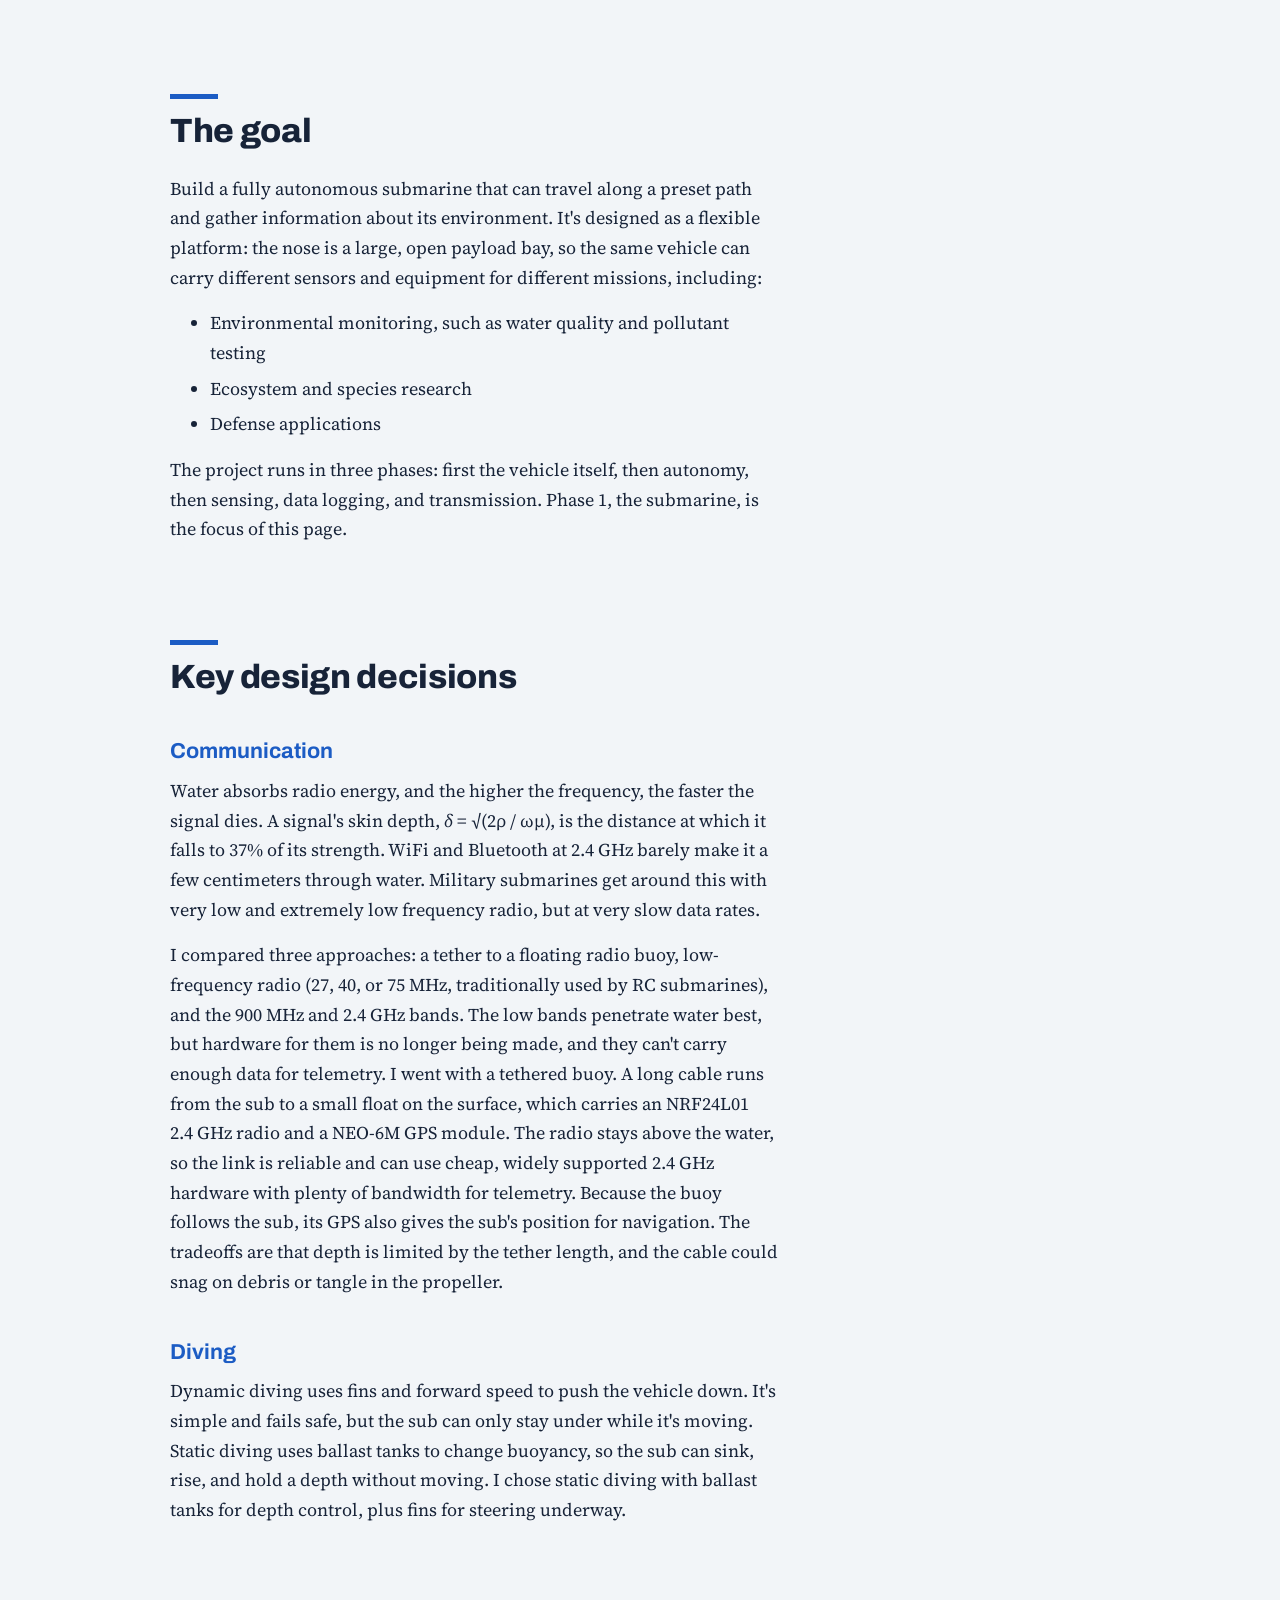
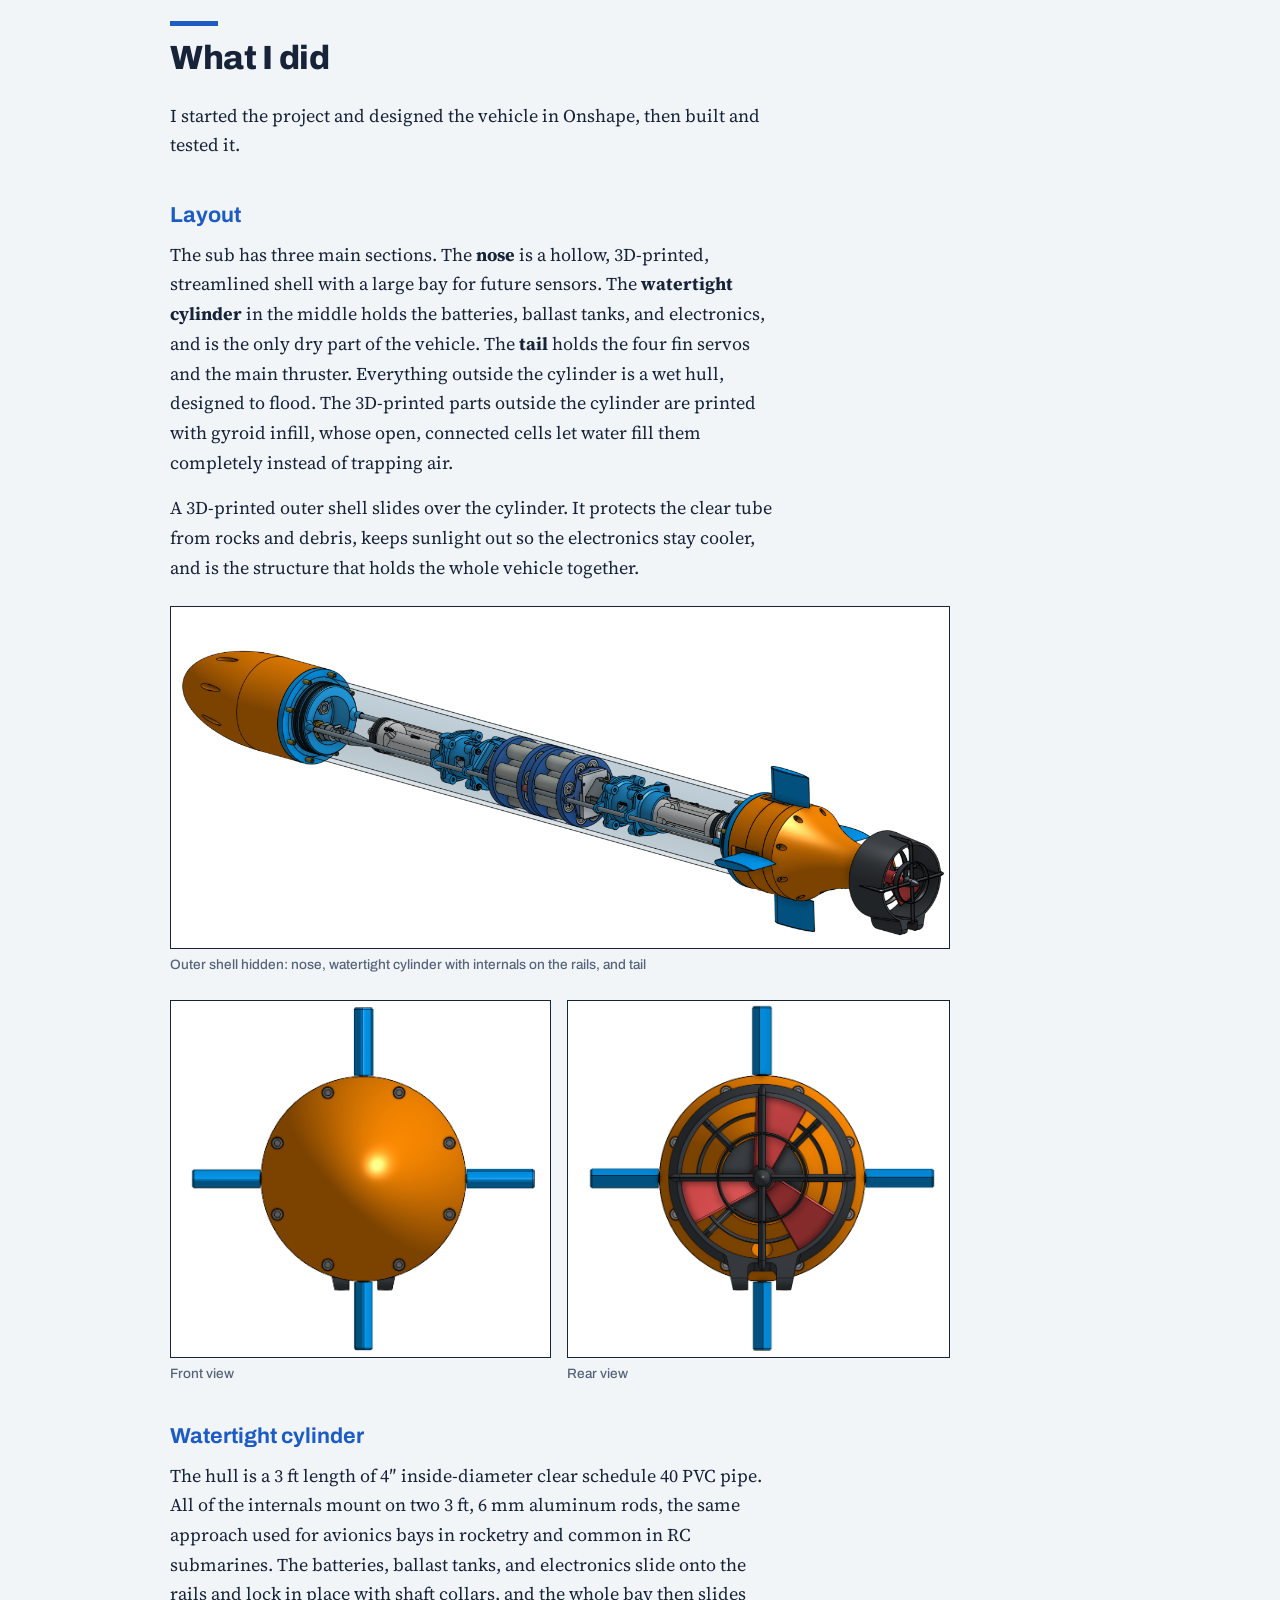
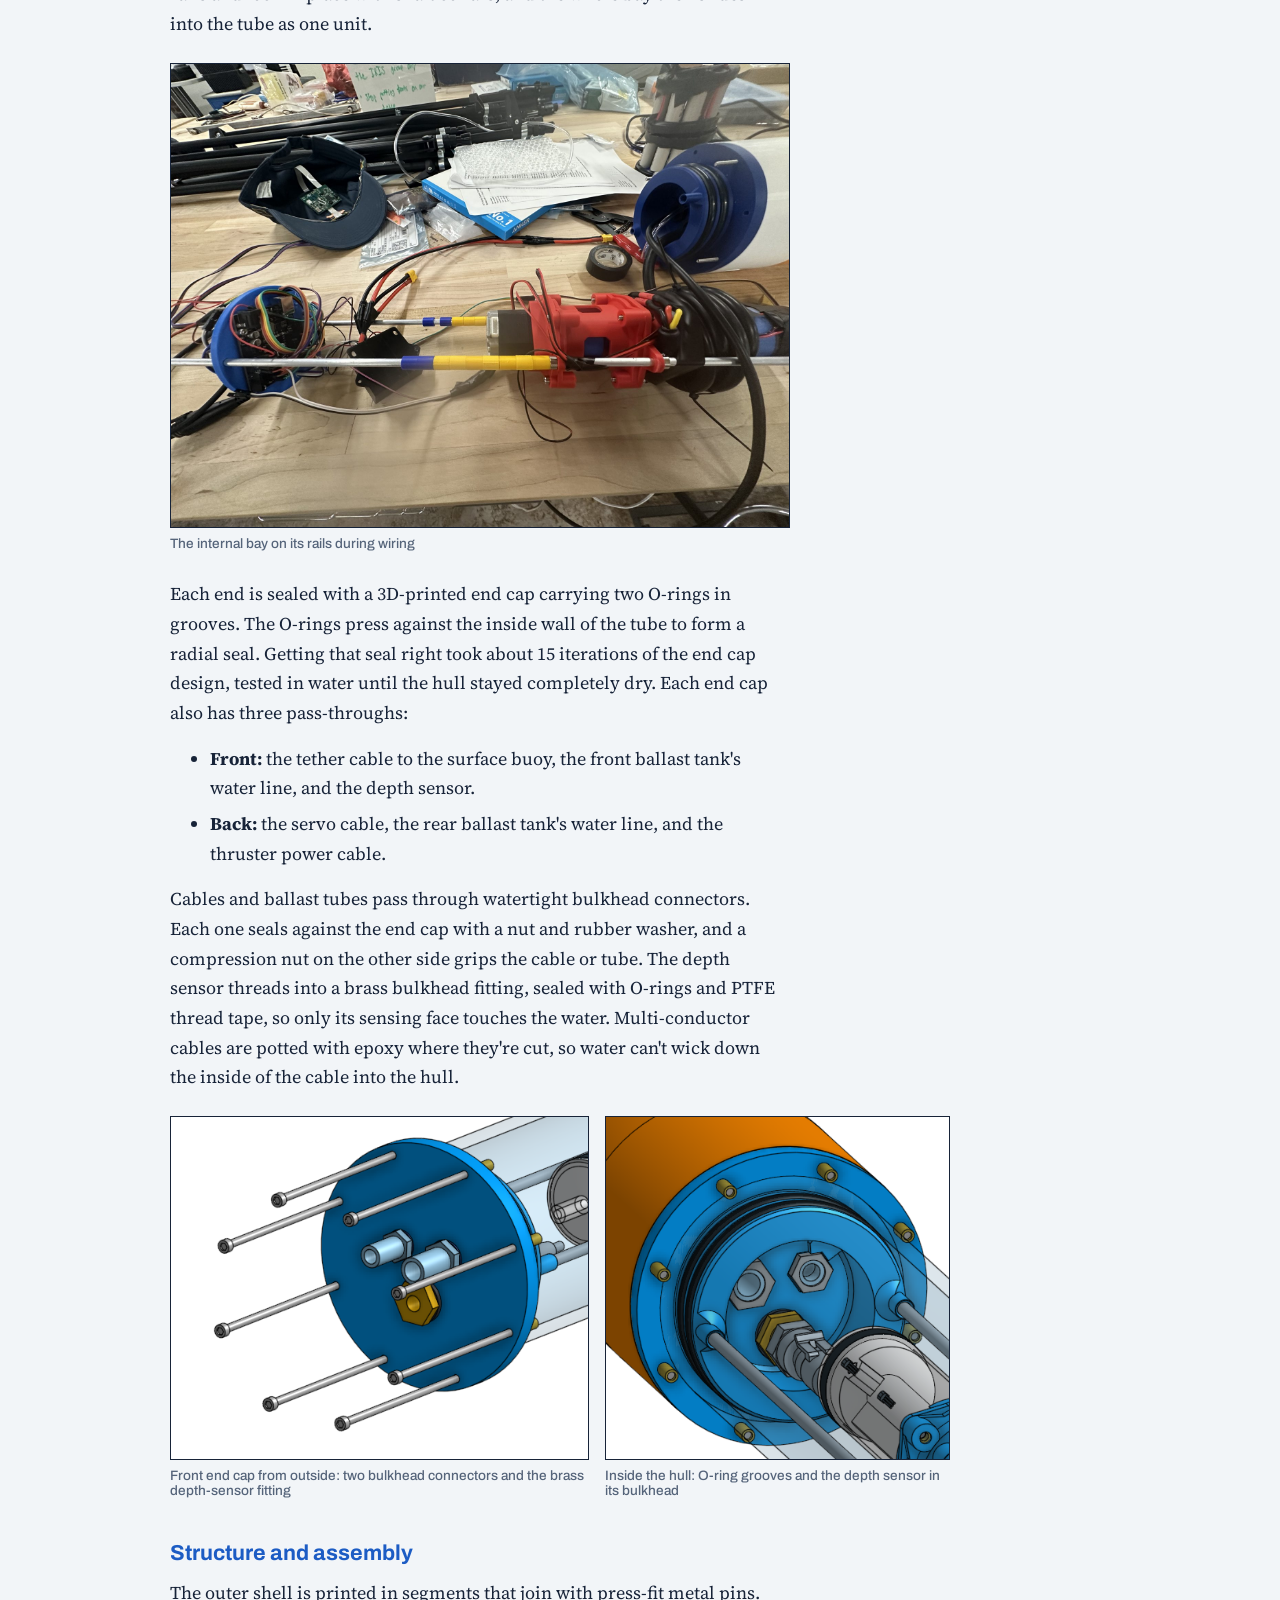
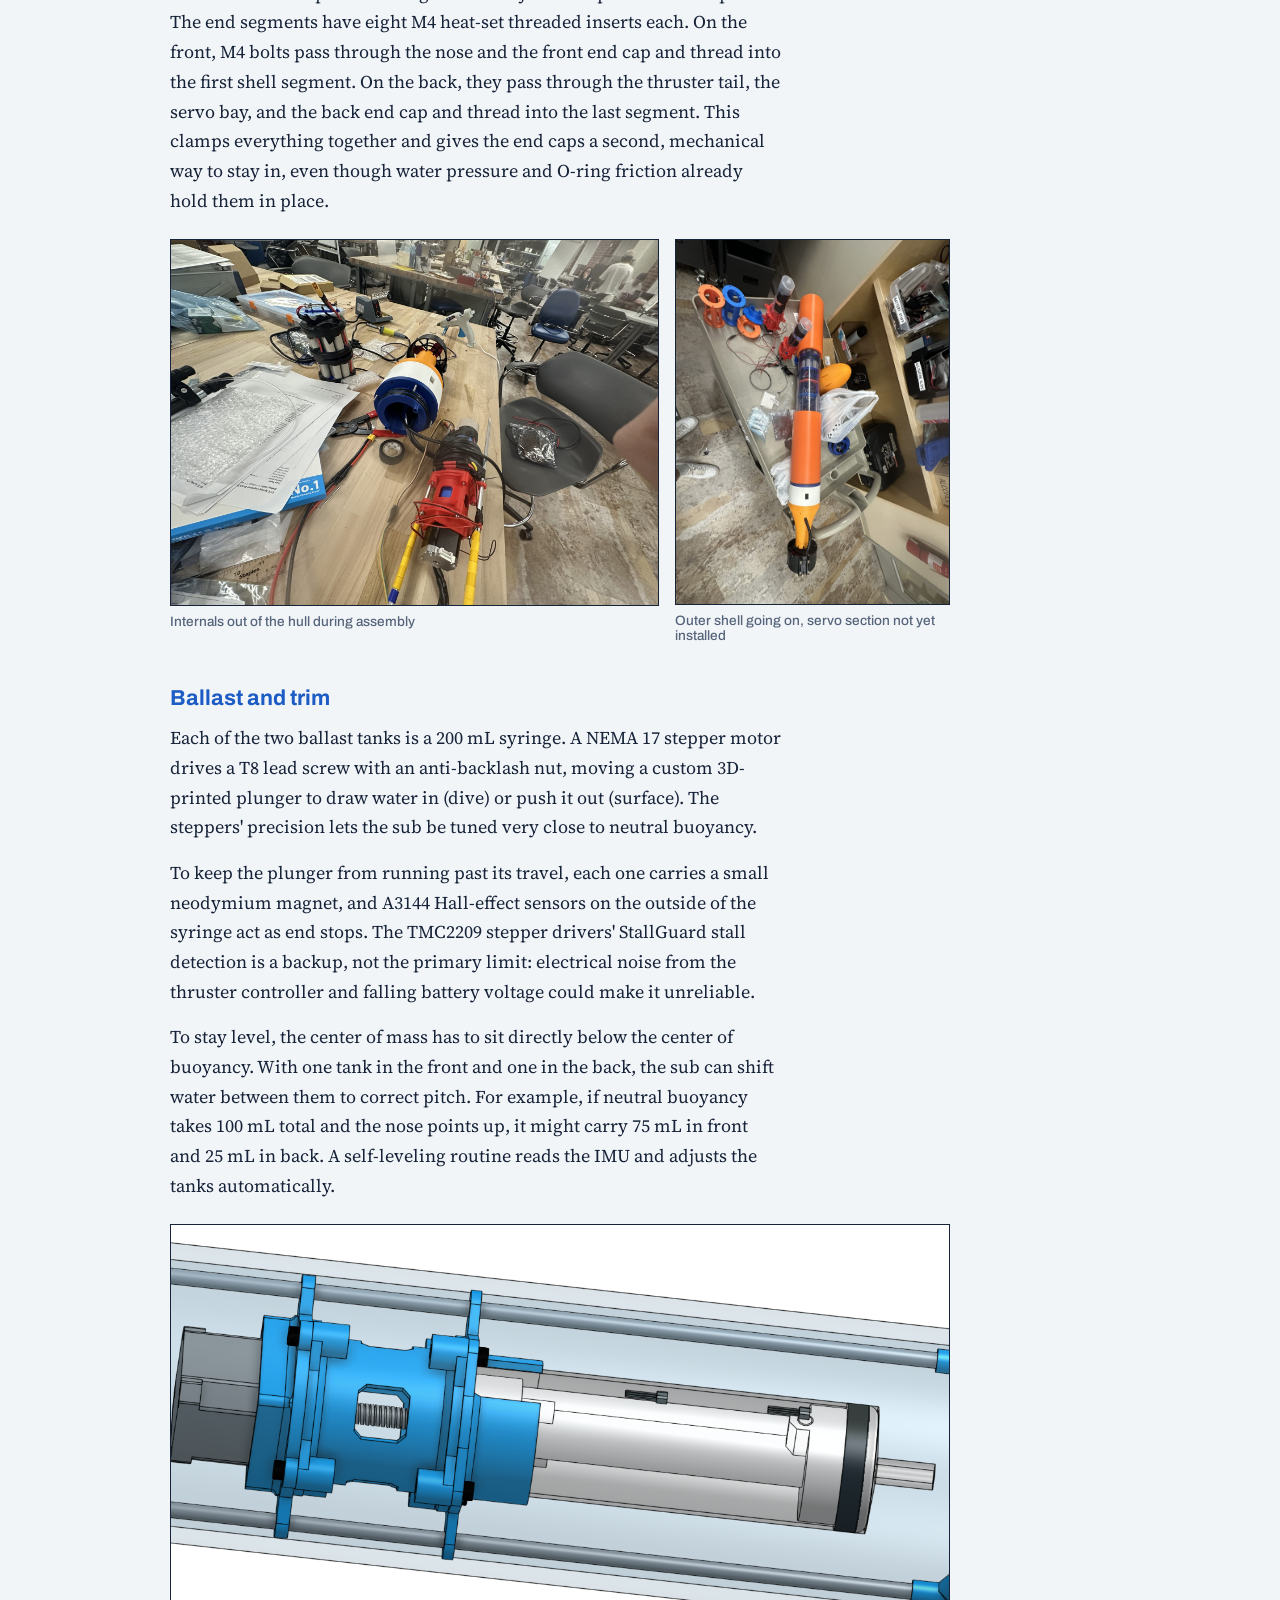
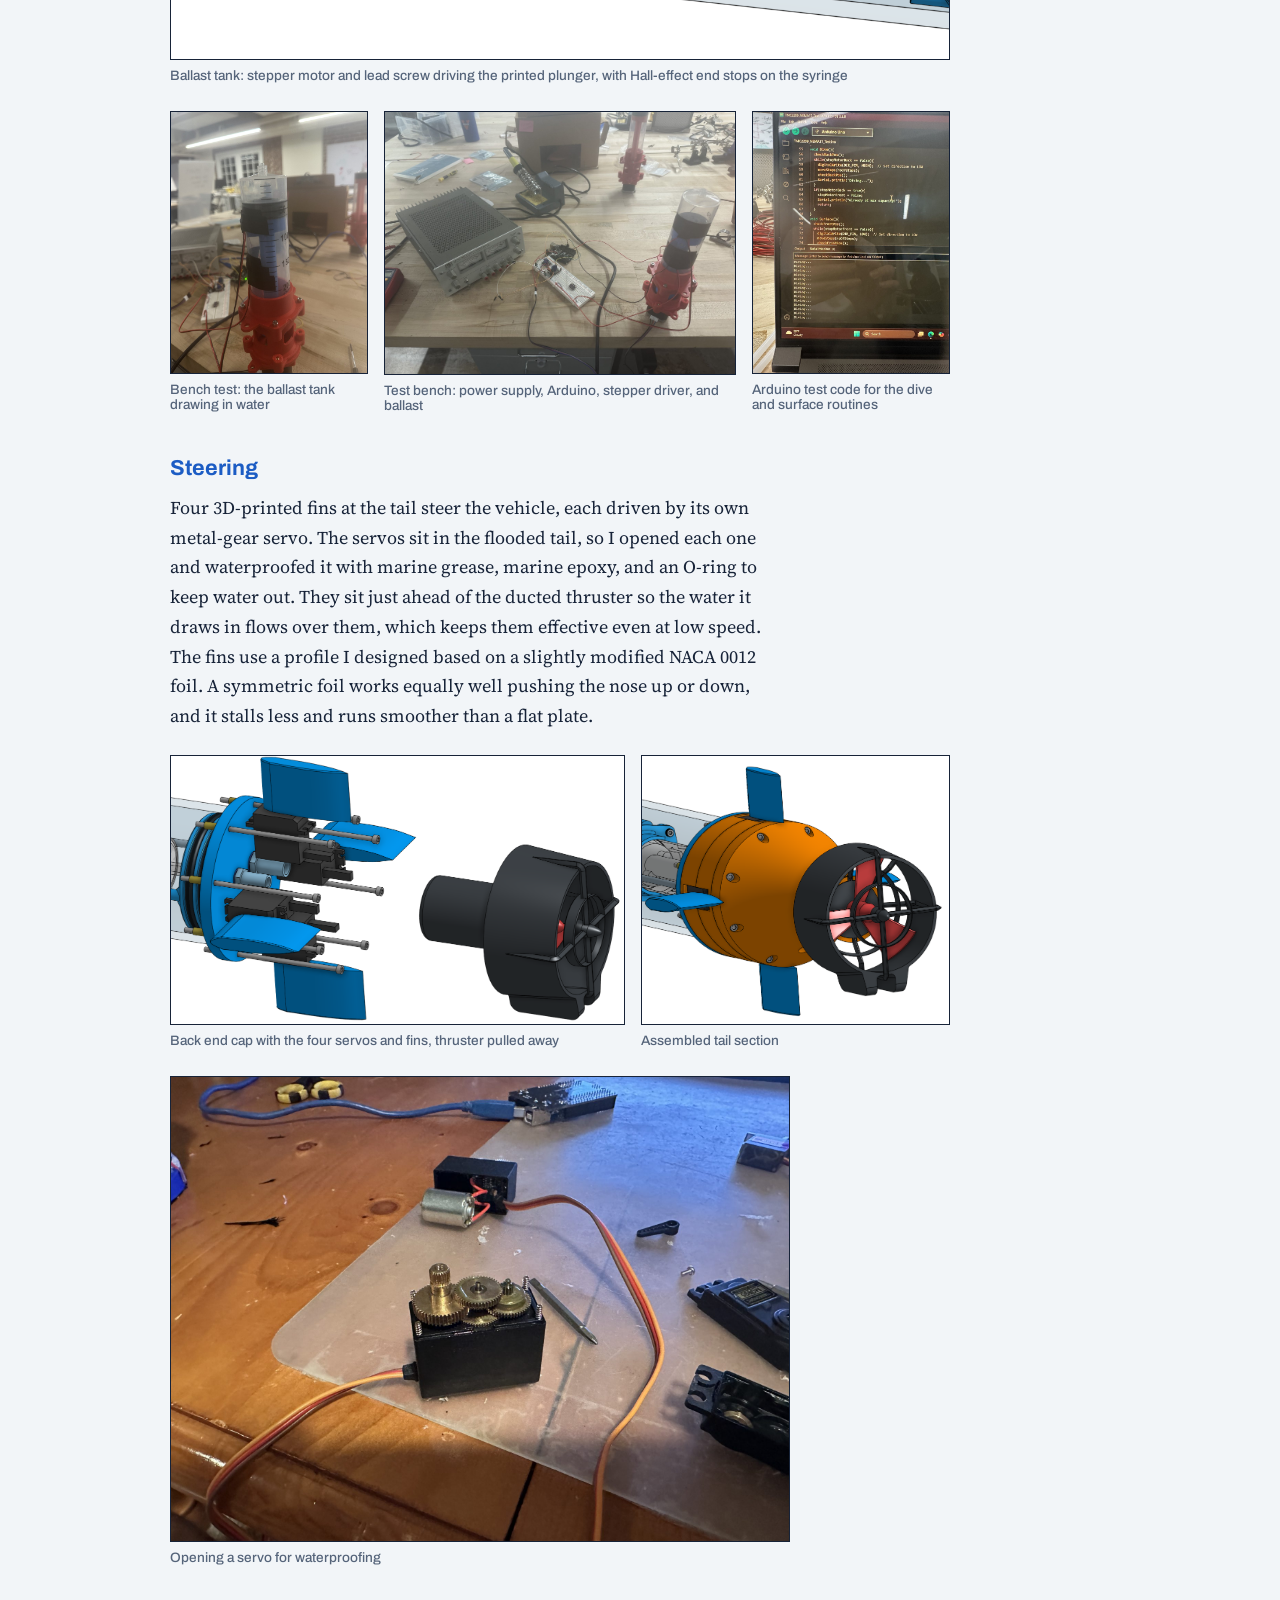
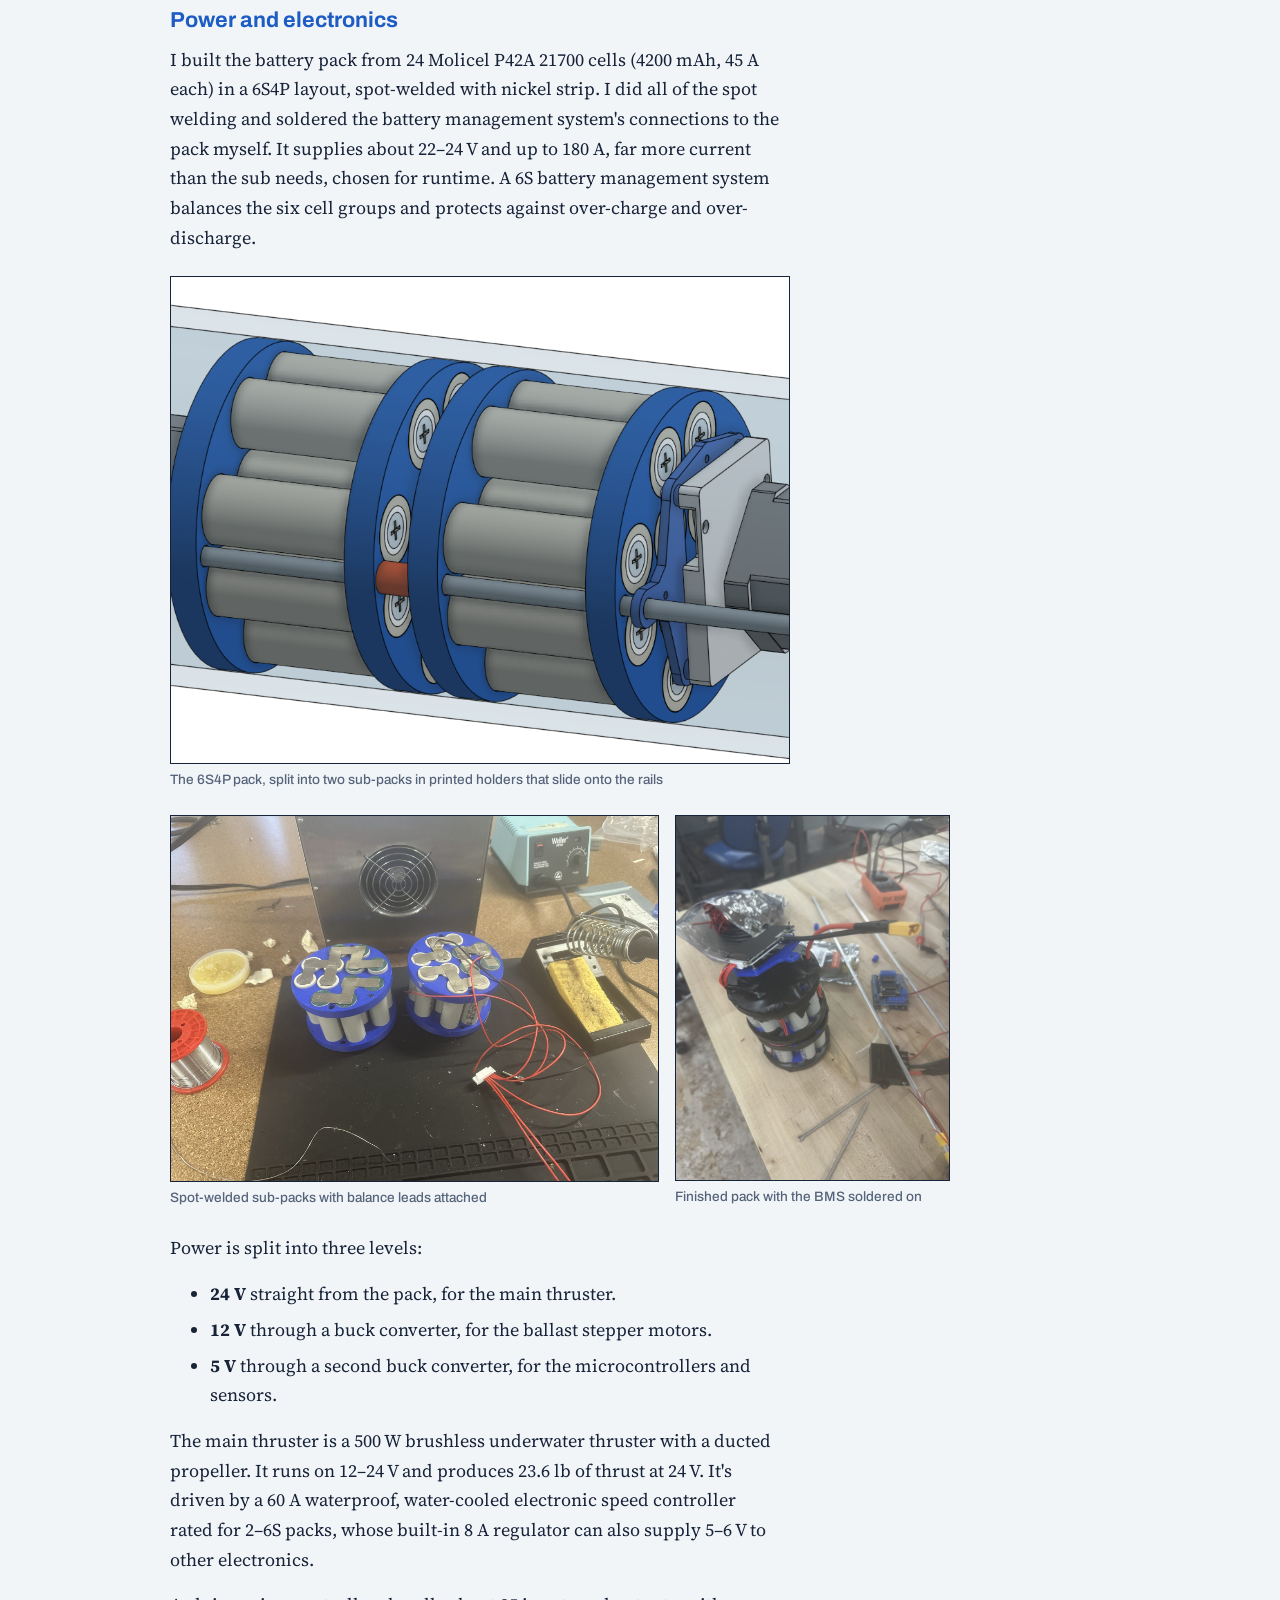
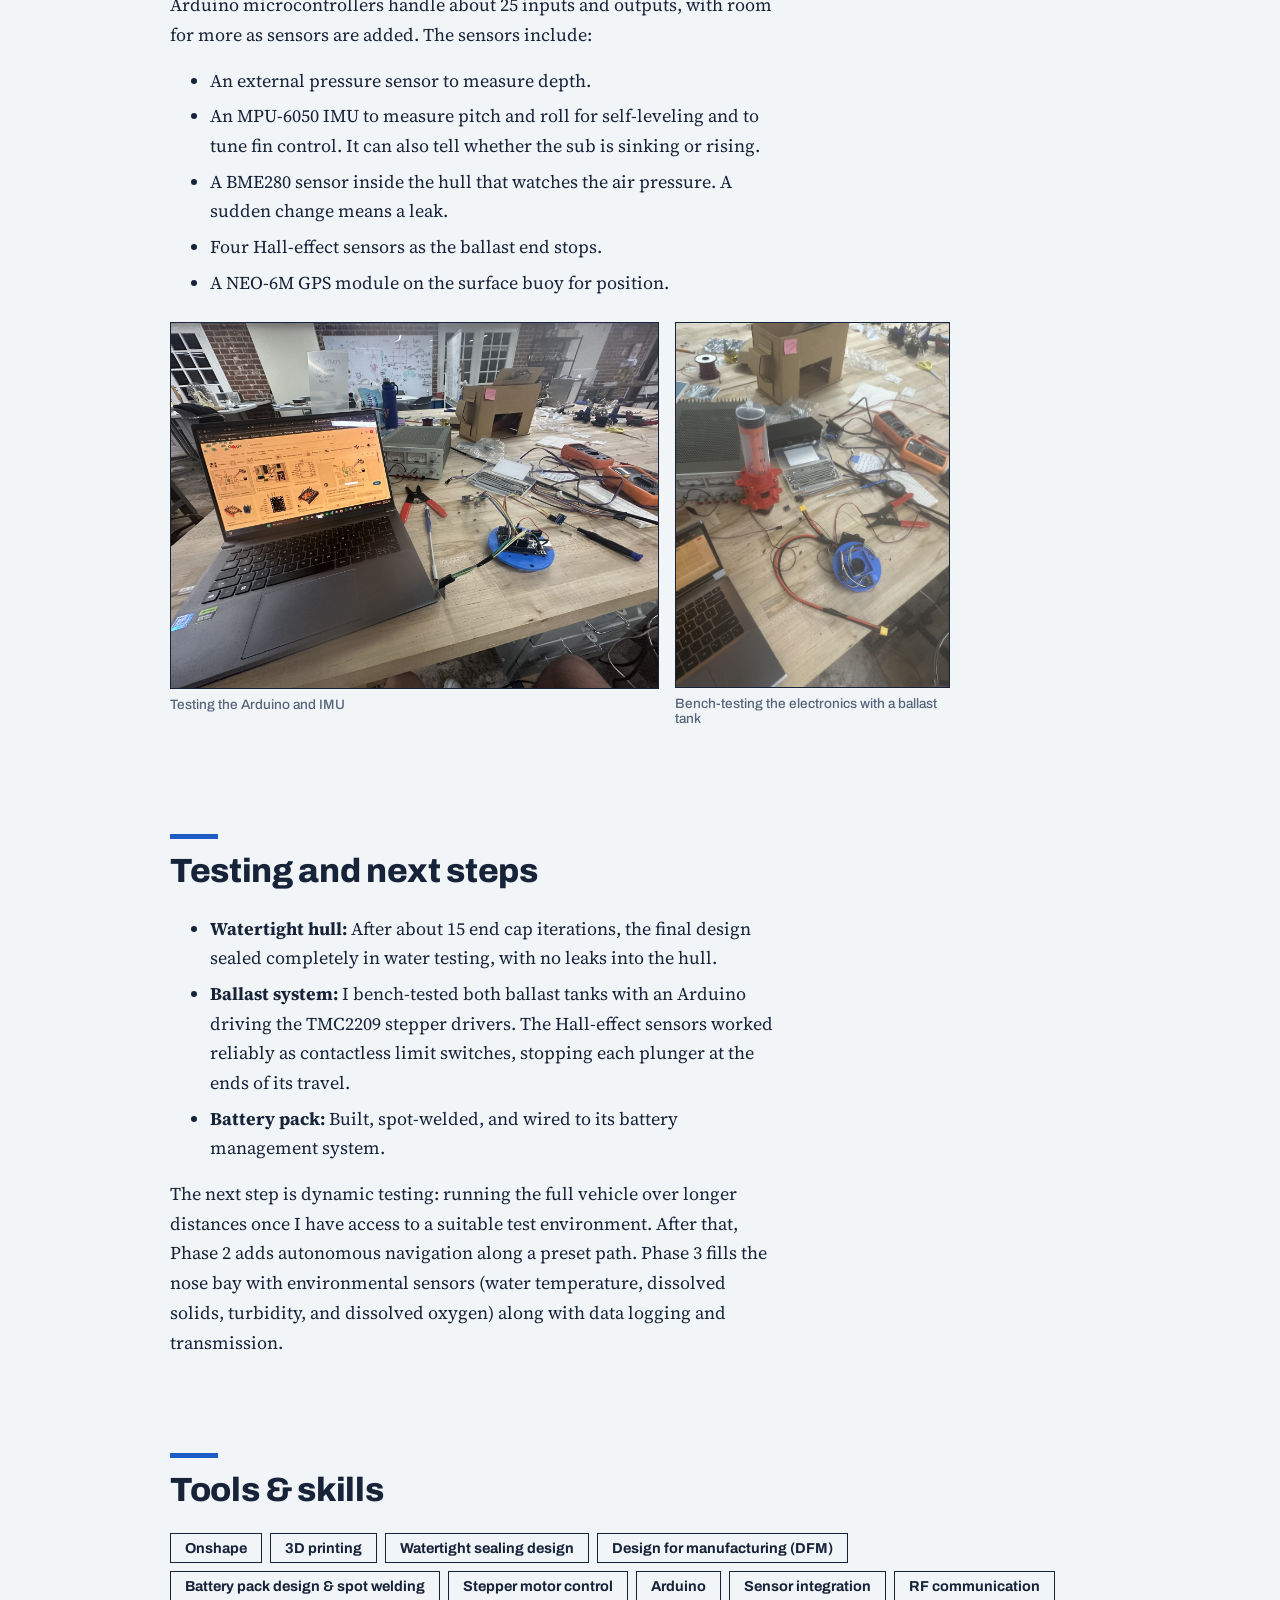
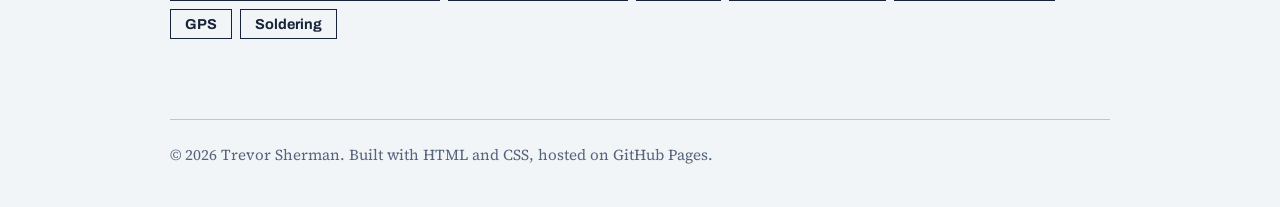
==== commit f3245180: "AUV page: payload uses, GPS buoy in summary, wet hull and DFM Co-Authored-By: Claude Opus 5.5 <norep" ====
--- a/projects/auv.html
+++ b/projects/auv.html
@@ -36,7 +36,7 @@
     <div class="proj-head">
       <div class="kicker">Personal Project &middot; Spring 2026</div>
       <h1>Autonomous Underwater Vehicle</h1>
-      <p class="summary">A low-cost autonomous submarine built to follow a preset path and collect data about the water around it. It dives with stepper-driven ballast tanks, steers with four servo-actuated fins, and runs on a custom 24&nbsp;V battery pack inside a sealed clear PVC hull.</p>
+      <p class="summary">A low-cost autonomous submarine built to follow a preset path and collect data about the water around it. It dives with stepper-driven ballast tanks, steers with four servo-actuated fins, and runs on a custom 24&nbsp;V battery pack inside a sealed clear PVC hull. A tethered surface buoy with GPS and a radio tracks its position and links it to shore.</p>
       <dl class="facts">
         <div><dt>My role</dt><dd>Founder &amp; lead engineer</dd></div>
         <div><dt>Hull</dt><dd>4&Prime; ID clear PVC, 3&nbsp;ft</dd></div>
@@ -84,11 +84,11 @@
 
     <section class="prose">
       <h2>The goal</h2>
-      <p>Build a fully autonomous submarine that can travel along a preset path and gather information about its environment. The platform is meant to carry different payloads for jobs like:</p>
-      <ul>
-        <li>Sonar imaging and seabed mapping</li>
-        <li>Water quality and pollutant testing</li>
-        <li>Ecosystem and species monitoring</li>
+      <p>Build a fully autonomous submarine that can travel along a preset path and gather information about its environment. It's designed as a flexible platform: the nose is a large, open payload bay, so the same vehicle can carry different sensors and equipment for different missions, including:</p>
+      <ul>
+        <li>Environmental monitoring, such as water quality and pollutant testing</li>
+        <li>Ecosystem and species research</li>
+        <li>Defense applications</li>
       </ul>
       <p>The project runs in three phases: first the vehicle itself, then autonomy, then sensing, data logging, and transmission. Phase 1, the submarine, is the focus of this page.</p>
     </section>
@@ -109,7 +109,7 @@
       <p>I started the project and designed the vehicle in Onshape, then built and tested it.</p>
 
       <h3>Layout</h3>
-      <p>The sub has three main sections. The <strong>nose</strong> is a hollow, 3D-printed, streamlined shell with a large bay for future sensors. The <strong>watertight cylinder</strong> in the middle holds the batteries, ballast tanks, and electronics, and is the only dry part of the vehicle. The <strong>tail</strong> holds the four fin servos and the main thruster. Everything outside the cylinder is designed to flood.</p>
+      <p>The sub has three main sections. The <strong>nose</strong> is a hollow, 3D-printed, streamlined shell with a large bay for future sensors. The <strong>watertight cylinder</strong> in the middle holds the batteries, ballast tanks, and electronics, and is the only dry part of the vehicle. The <strong>tail</strong> holds the four fin servos and the main thruster. Everything outside the cylinder is a wet hull, designed to flood. The 3D-printed parts outside the cylinder are printed with gyroid infill, whose open, connected cells let water fill them completely instead of trapping air.</p>
       <p>A 3D-printed outer shell slides over the cylinder. It protects the clear tube from rocks and debris, keeps sunlight out so the electronics stay cooler, and is the structure that holds the whole vehicle together.</p>
       <div class="photos wide">
         <figure style="flex:2.284"><a href="../images/auv/cad-internals.png"><img src="../images/auv/cad-internals.png" width="1311" height="574" alt="Onshape render of the AUV with the outer shell hidden, showing the battery, ballast tanks, and rails inside the clear hull" loading="lazy"></a><figcaption>Outer shell hidden: nose, watertight cylinder with internals on the rails, and tail</figcaption></figure>
@@ -211,6 +211,7 @@
         <li>Onshape</li>
         <li>3D printing</li>
         <li>Watertight sealing design</li>
+        <li>Design for manufacturing (DFM)</li>
         <li>Battery pack design &amp; spot welding</li>
         <li>Stepper motor control</li>
         <li>Arduino</li>
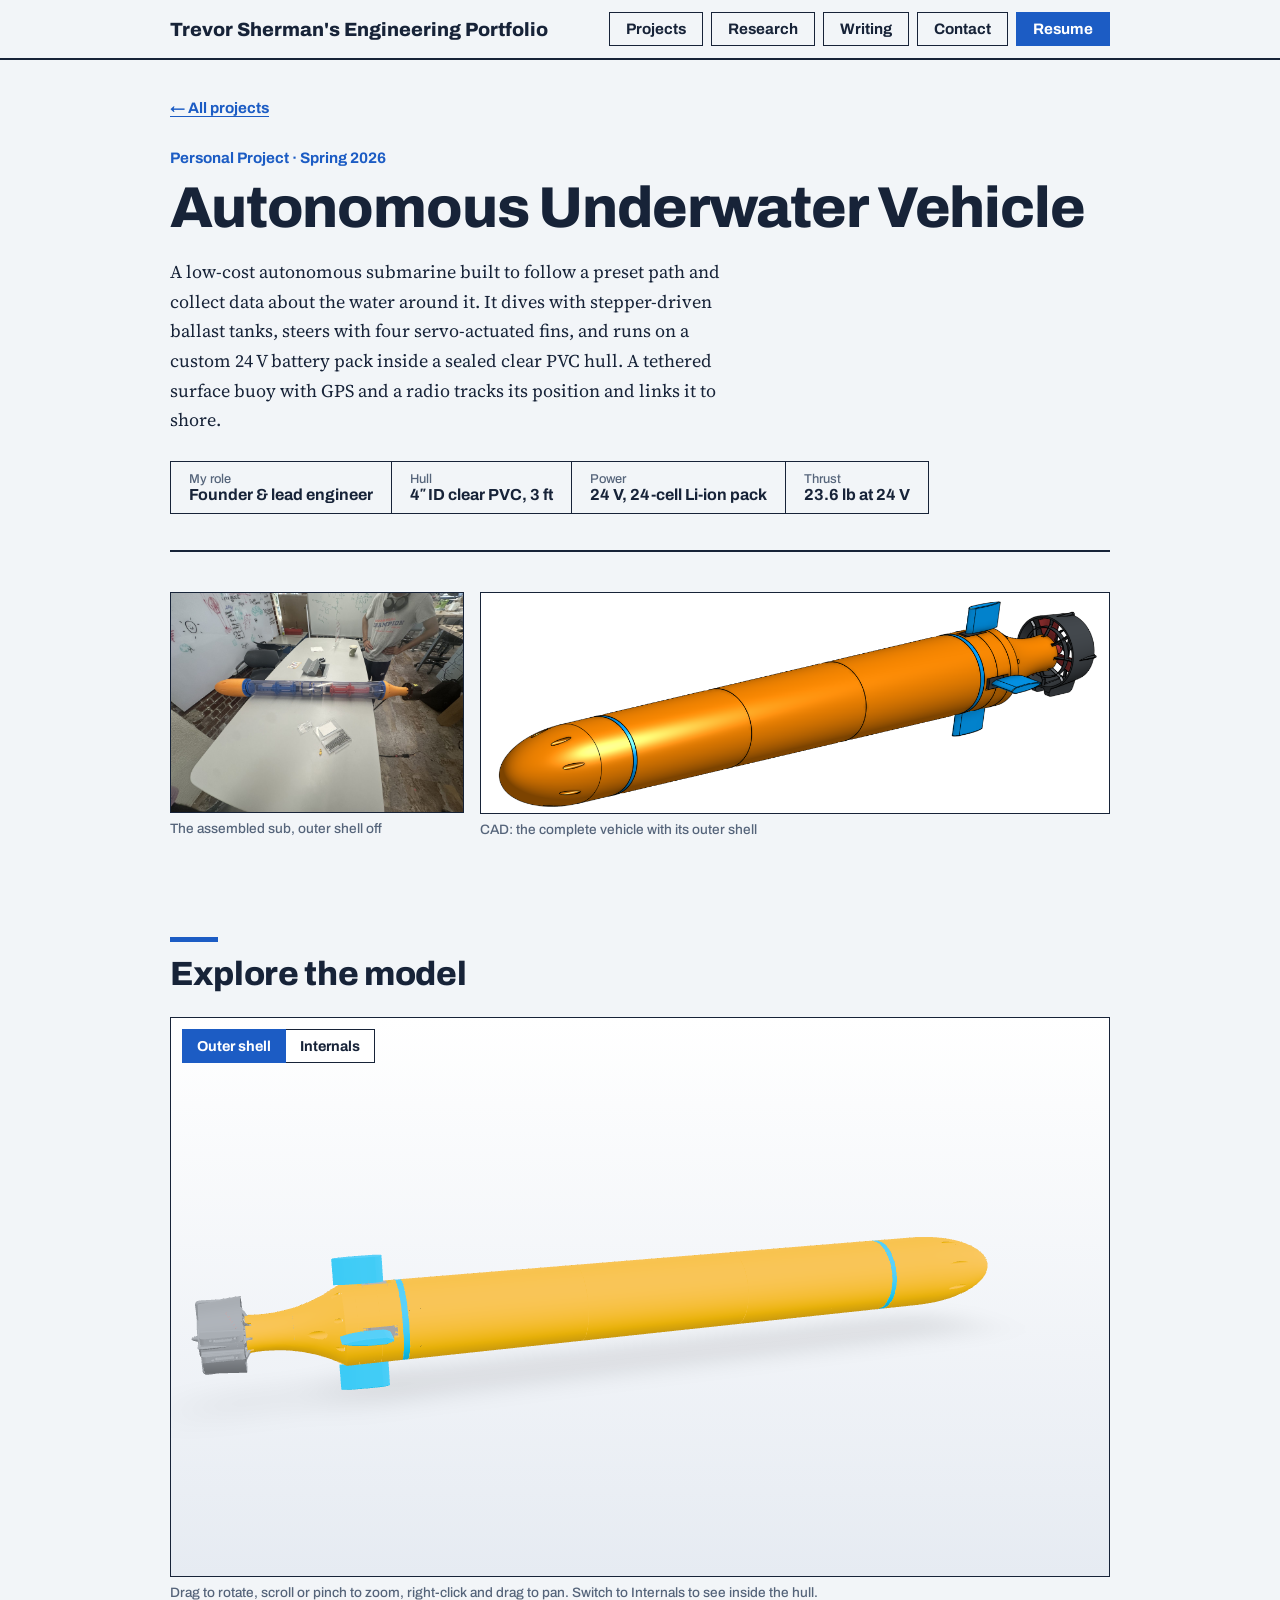
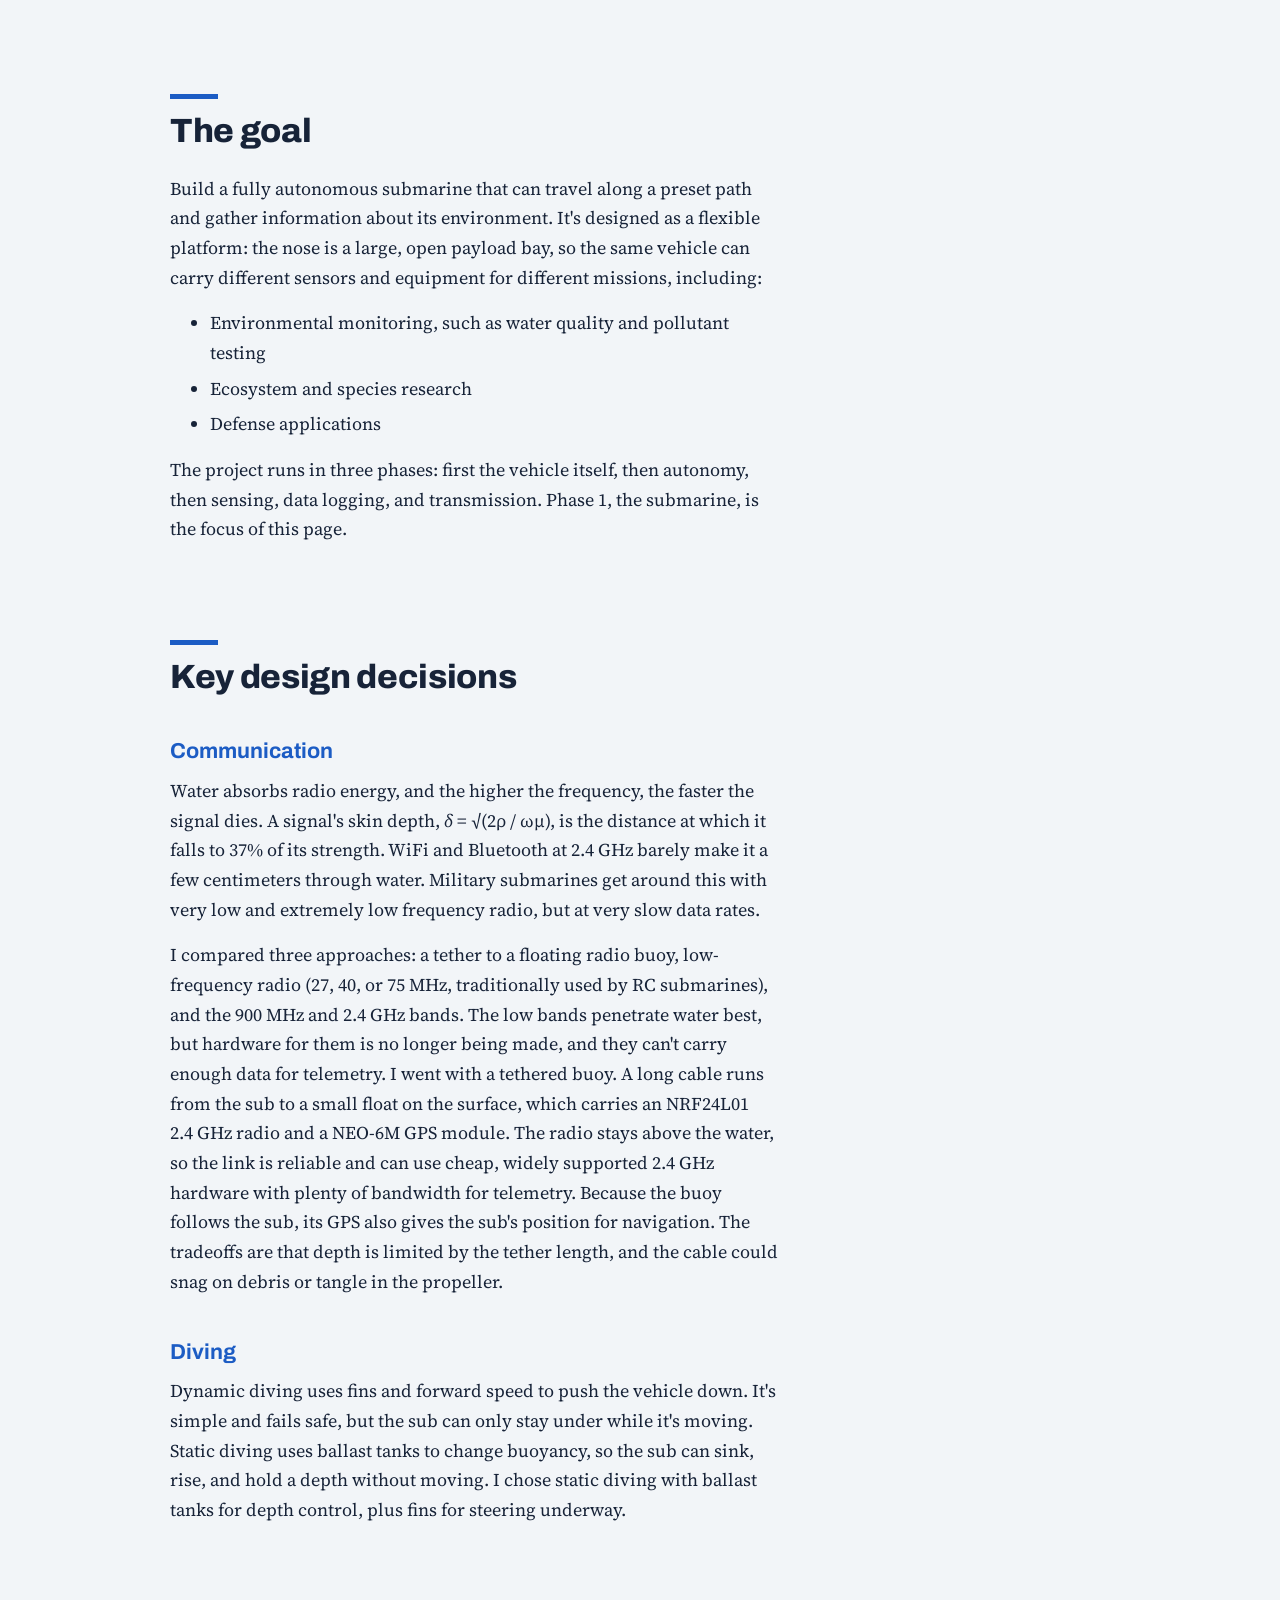
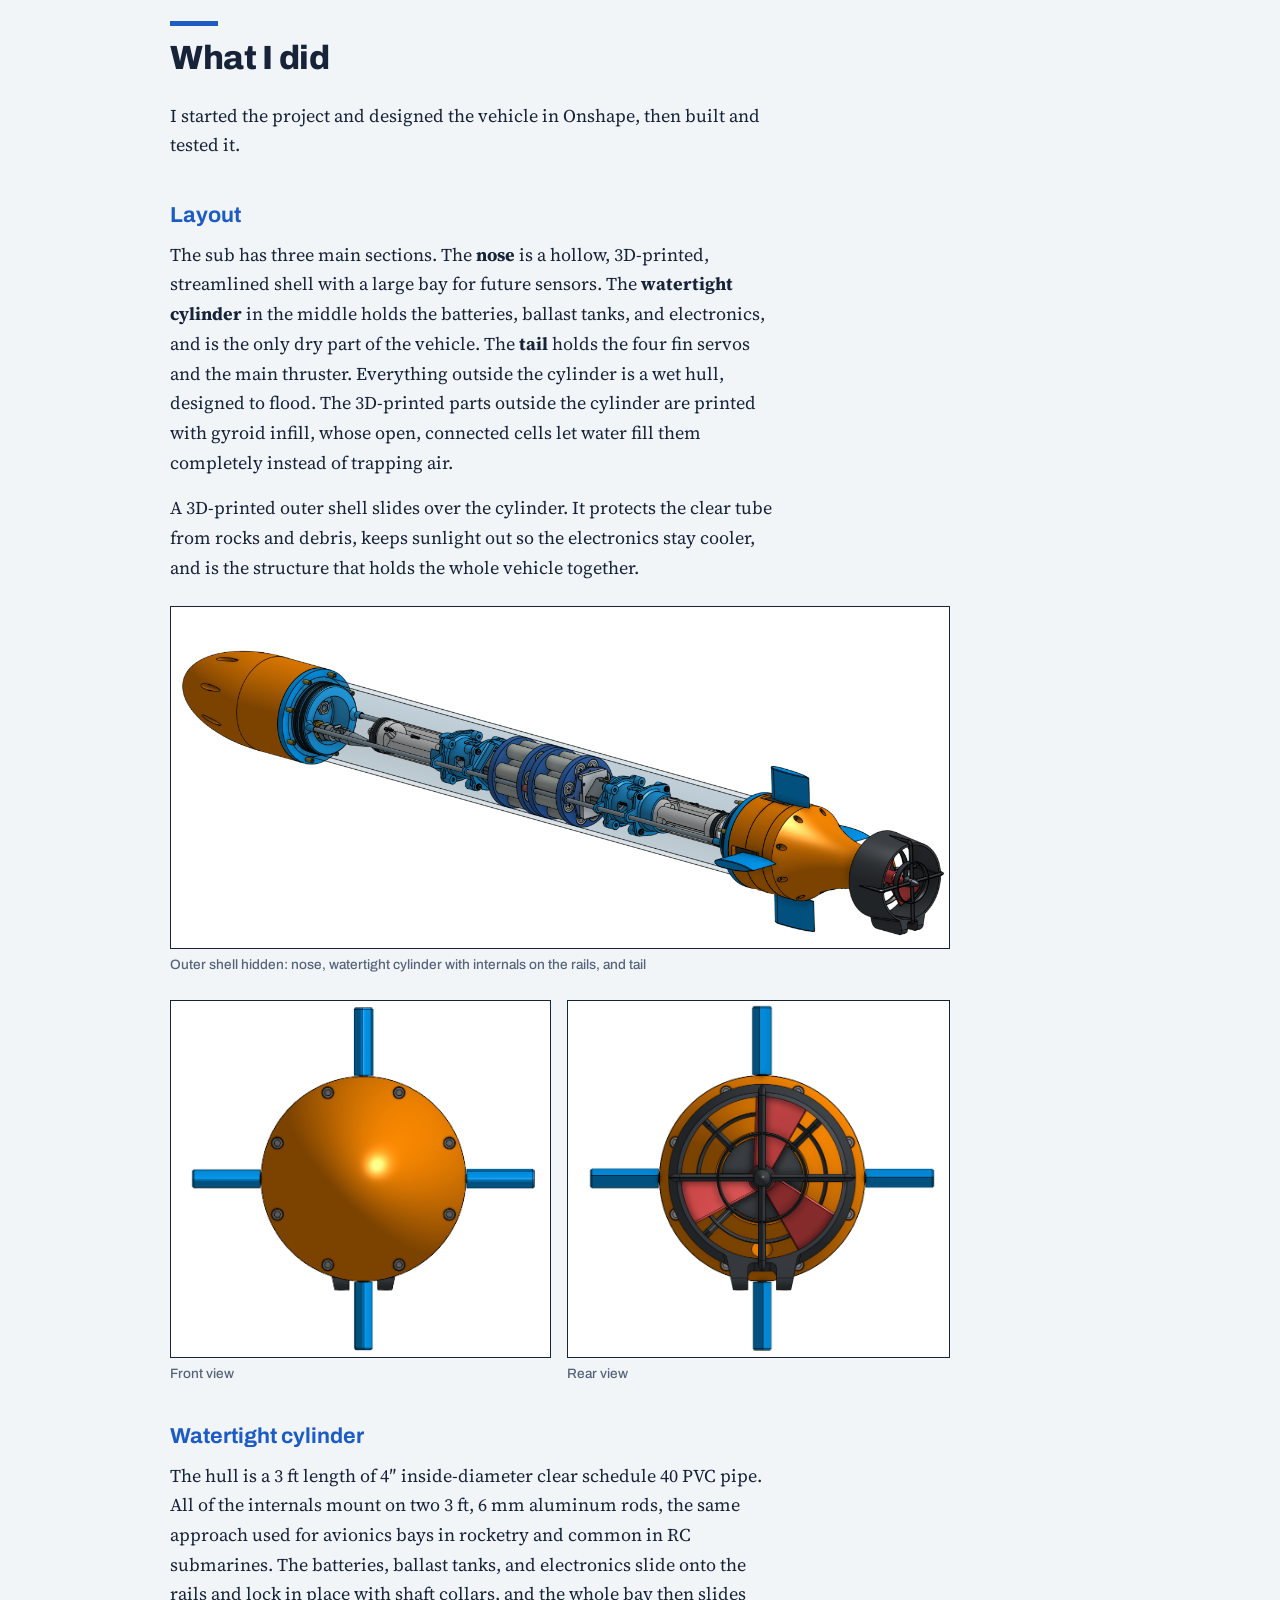
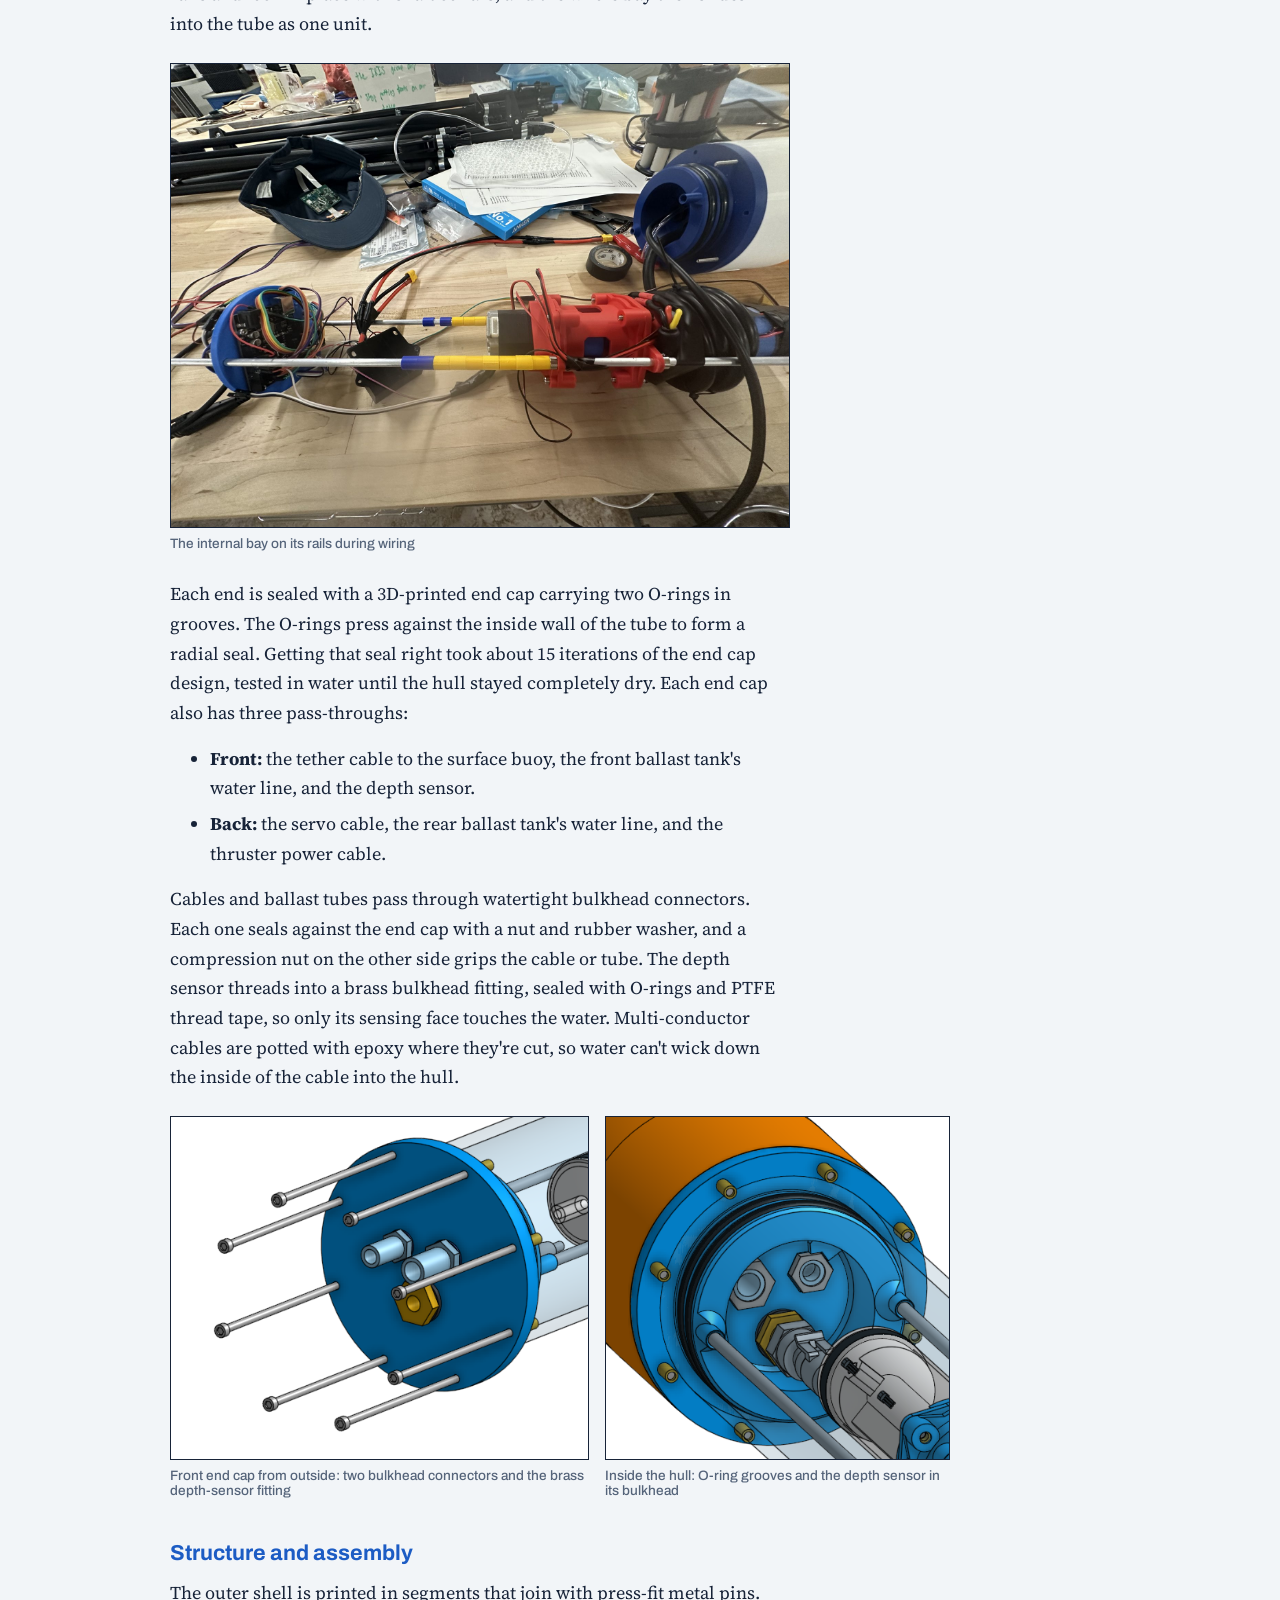
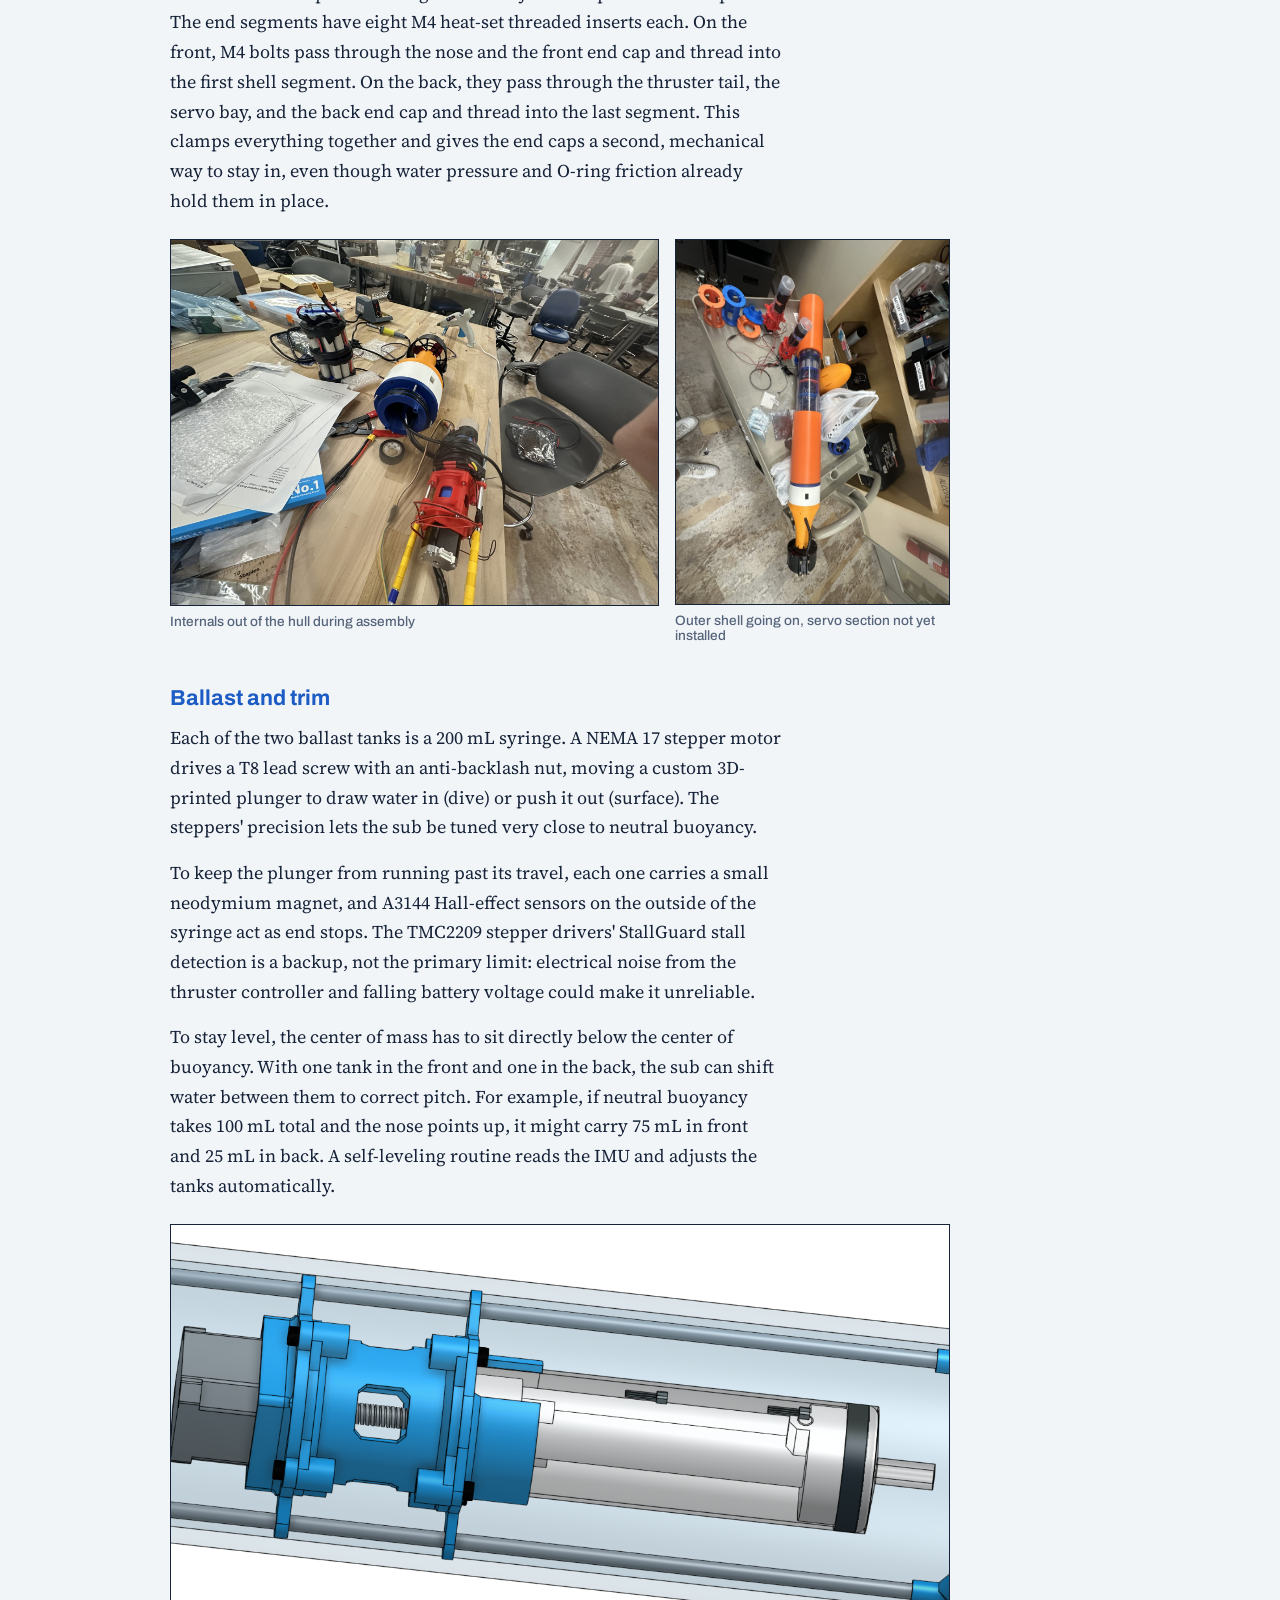
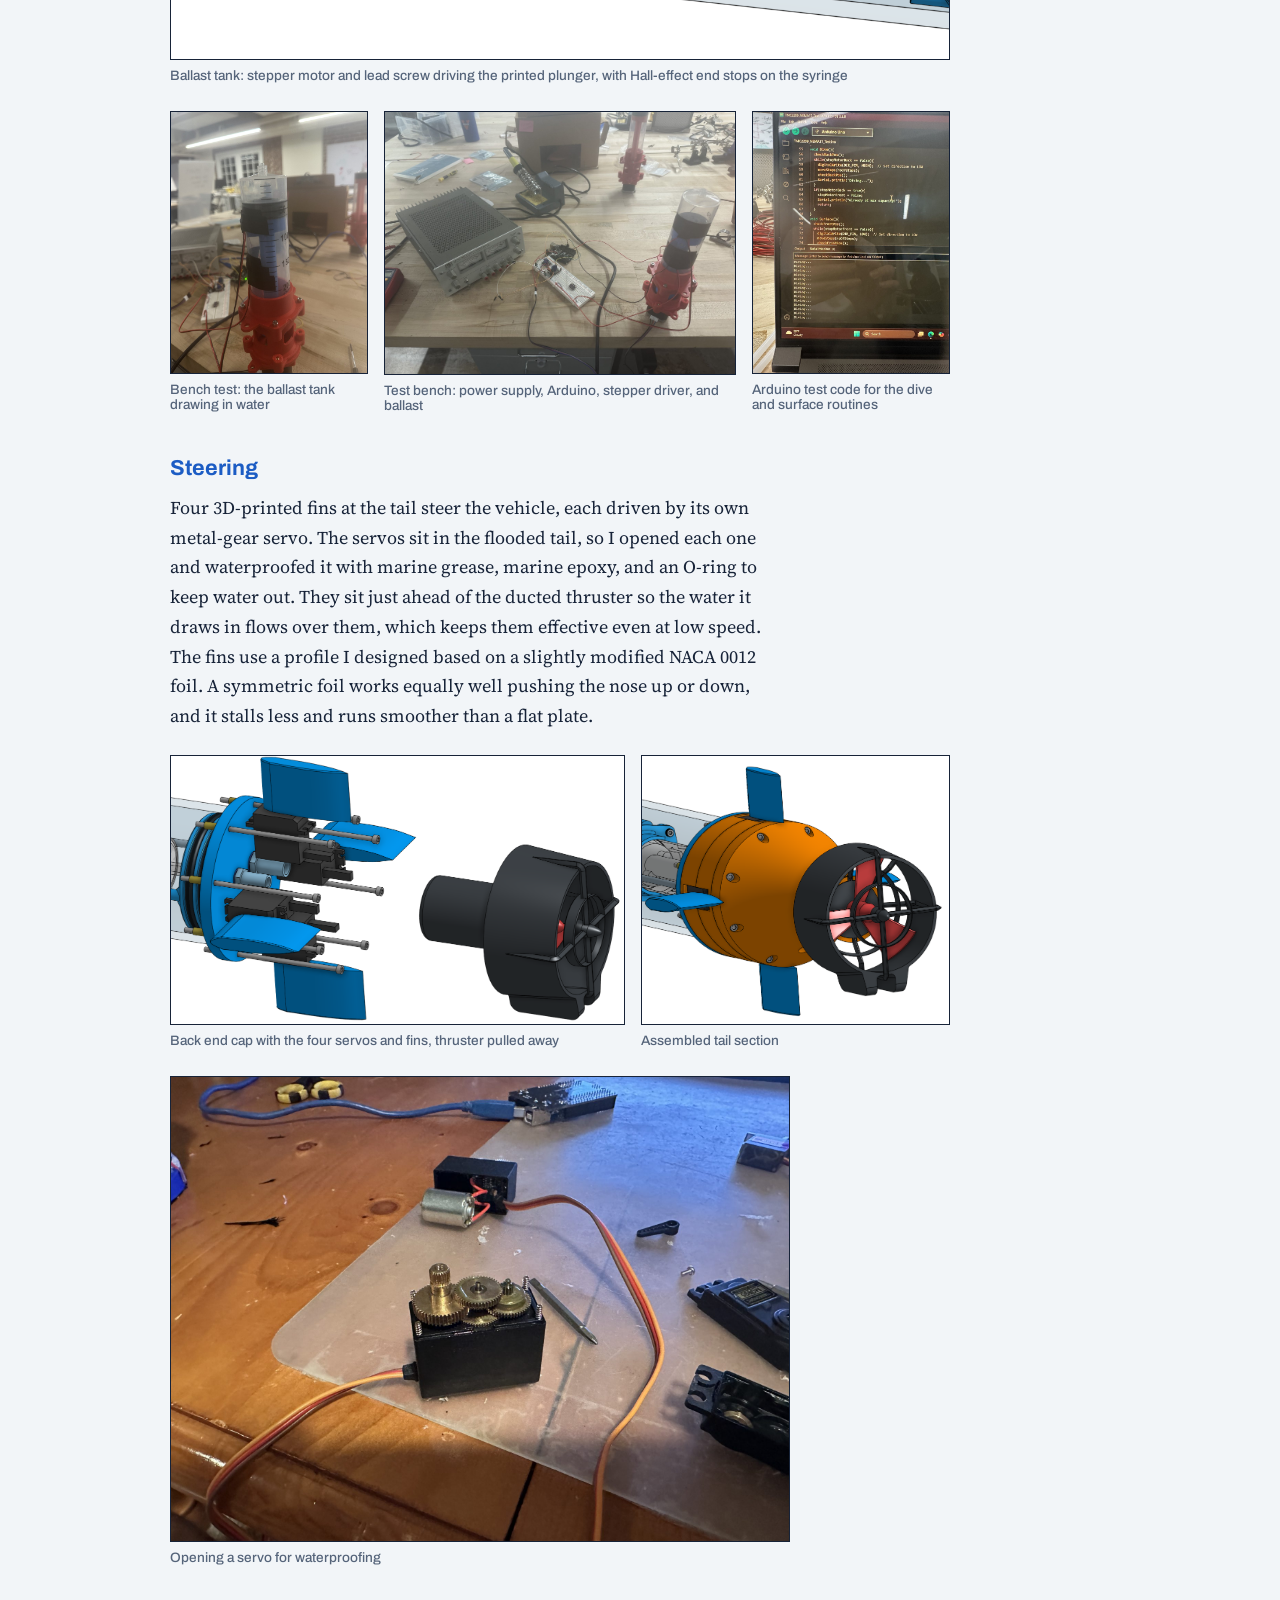
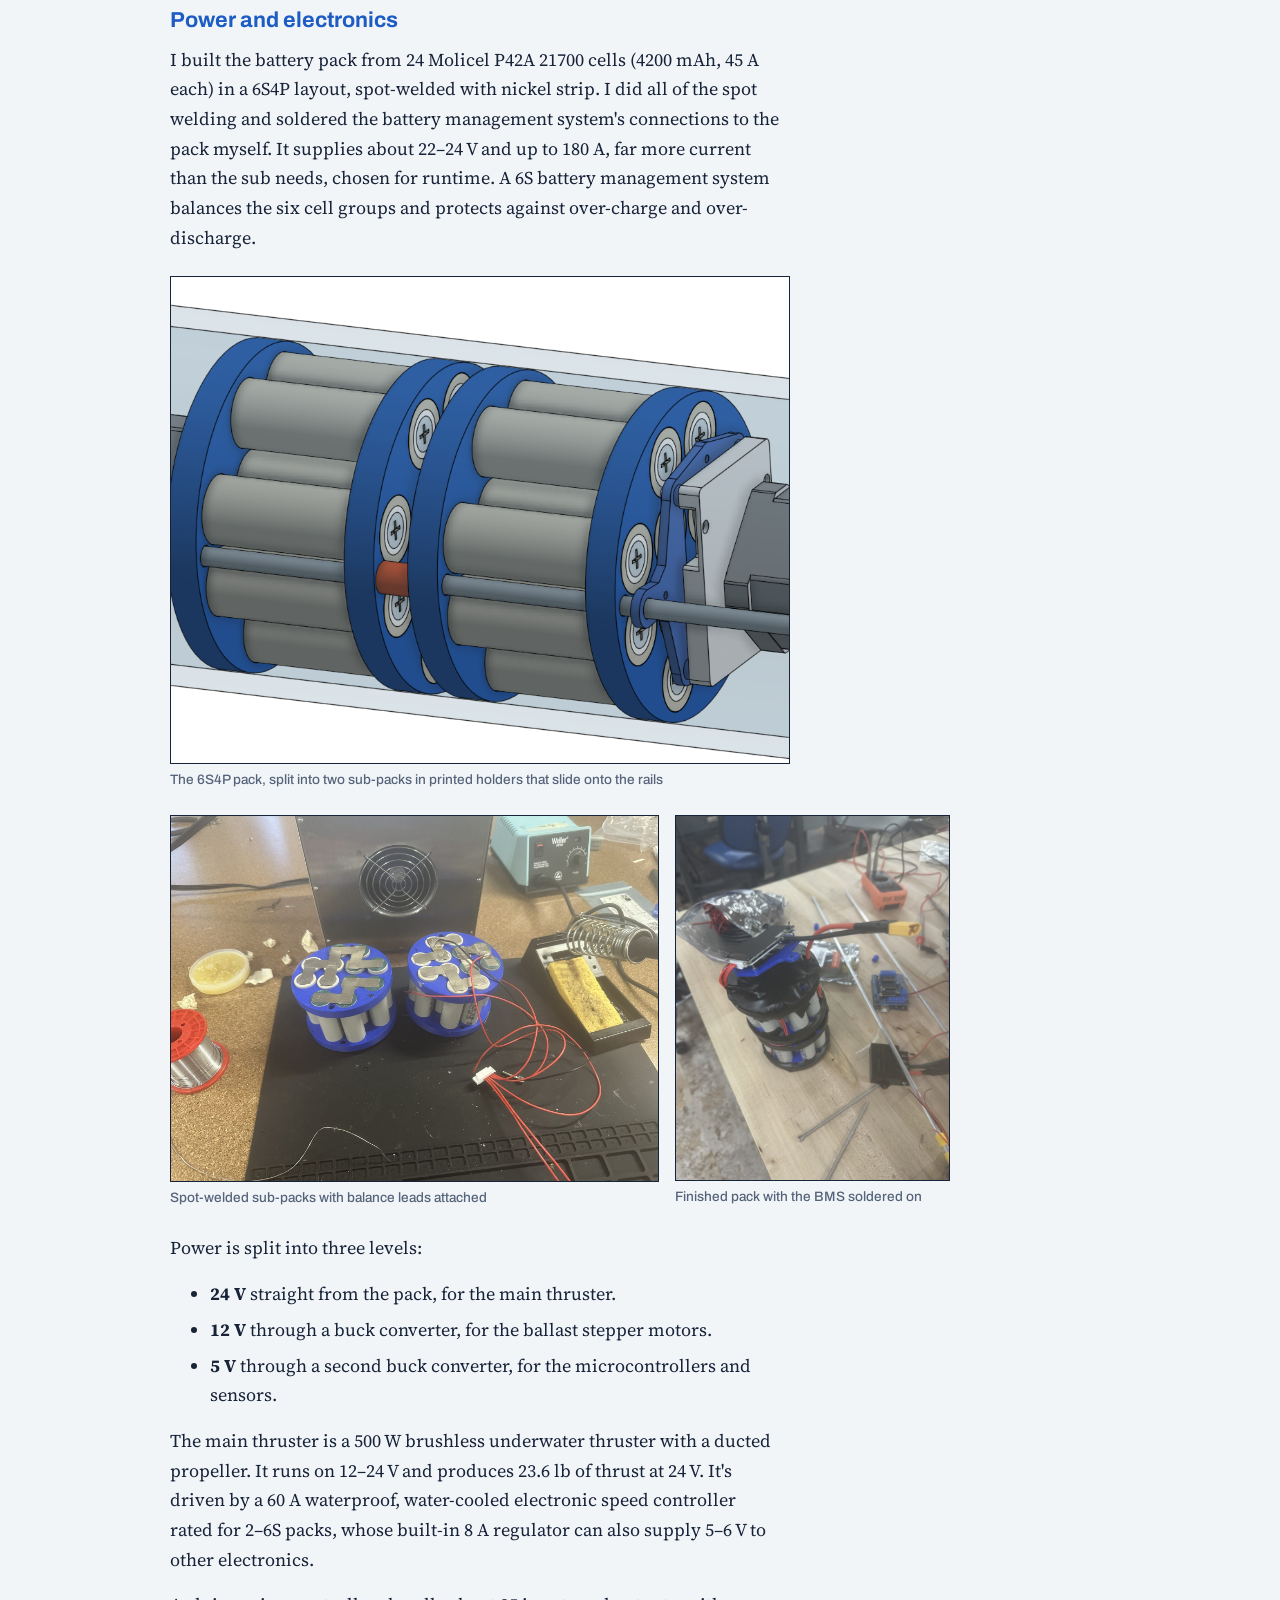
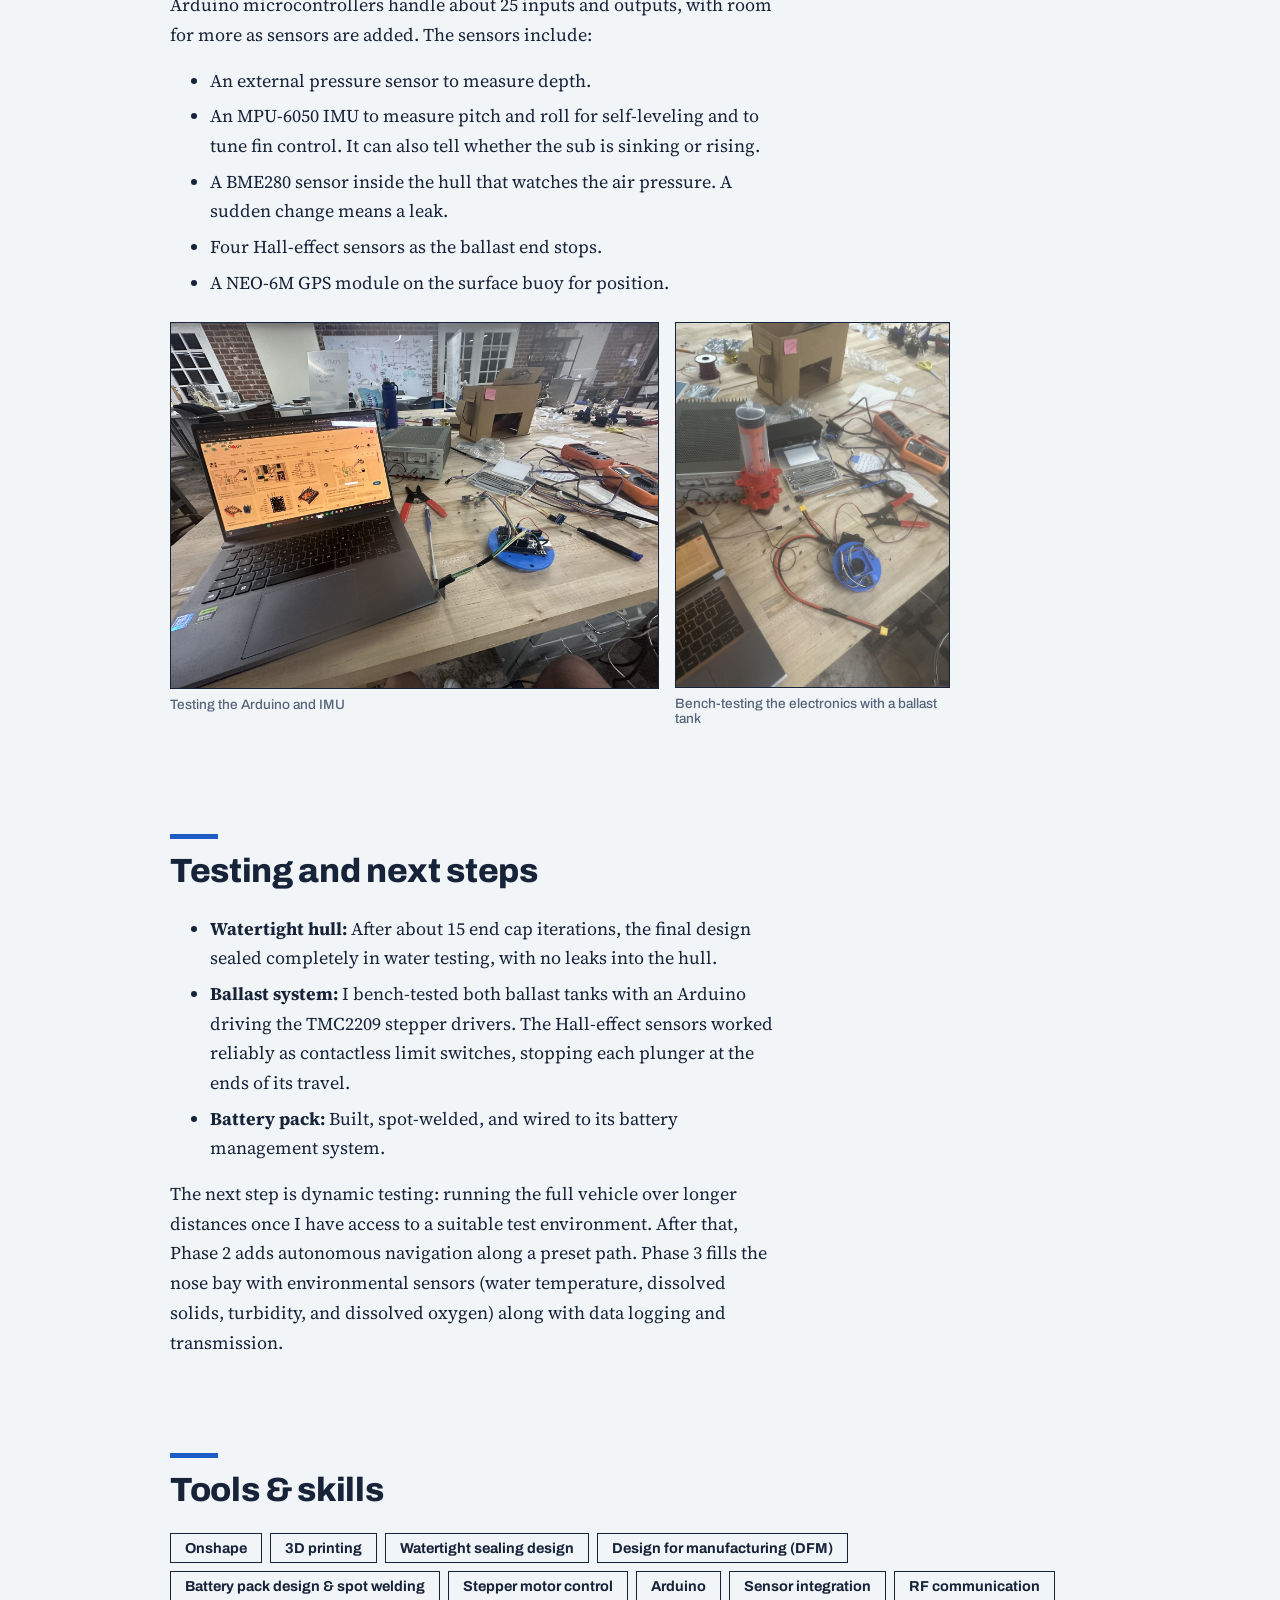
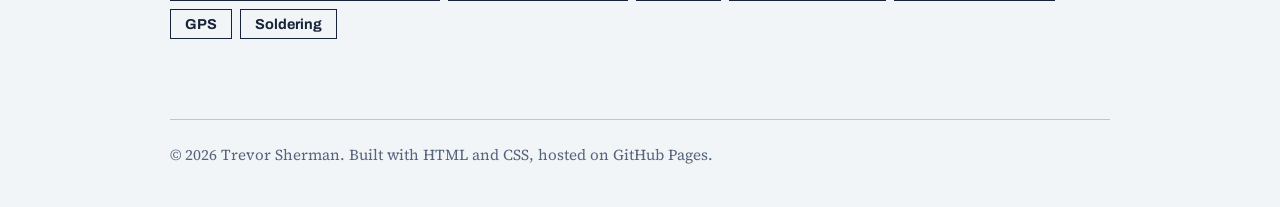
==== commit a0a8c296: "Add Writing section; fix LinkedIn link; remove GitHub button Co-Authored-By: Claude Opus 5.5 <norepl" ====
--- a/projects/auv.html
+++ b/projects/auv.html
@@ -23,6 +23,7 @@
         <ul>
           <li><a href="../index.html#projects">Projects</a></li>
           <li><a href="../index.html#research">Research</a></li>
+          <li><a href="../index.html#writing">Writing</a></li>
           <li><a href="../index.html#contact">Contact</a></li>
           <li><a class="primary" href="../resume.pdf">Resume</a></li>
         </ul>
--- a/css/style.css
+++ b/css/style.css
@@ -118,3 +118,112 @@
 .viewer-toggle button { font: 700 0.9rem var(--head); padding: 8px 14px; border: 1.5px solid var(--ink); background: #fff; color: var(--ink); cursor: pointer; }
 .viewer-toggle button + button { border-left: 0; }
 .viewer-toggle button[aria-pressed="true"] { background: var(--blue); border-color: var(--blue); color: #fff; }
+
+/* Looping CAD animation */
+.anim { display: block; width: 100%; height: auto; border: 1.5px solid var(--ink); background: #fff; }
+.status { display: inline-block; vertical-align: middle; margin-left: 10px; padding: 3px 10px; font: 700 0.72rem var(--head); color: var(--blue); background: transparent; border: 1.5px solid var(--blue); border-radius: 999px; letter-spacing: 0.06em; text-transform: uppercase; }
+.photos.narrow figure:only-child { max-width: 520px; }
+
+/* ===== Homepage ===== */
+.home .hero-band {
+  border-bottom: 2px solid var(--ink);
+  background-color: var(--paper);
+  background-image:
+    linear-gradient(to right, color-mix(in srgb, var(--line) 45%, transparent) 1px, transparent 1px),
+    linear-gradient(to bottom, color-mix(in srgb, var(--line) 45%, transparent) 1px, transparent 1px);
+  background-size: 32px 32px;
+}
+.hero-grid { display: grid; grid-template-columns: 1fr 300px; gap: 56px; align-items: center; padding-top: 72px; padding-bottom: 72px; }
+.eyebrow { font: 700 0.9rem var(--head); color: var(--blue); letter-spacing: 0.04em; text-transform: uppercase; margin-bottom: 14px; }
+.home h1 { font-size: clamp(2.8rem, 8vw, 5rem); font-weight: 800; letter-spacing: -0.03em; }
+.hero-lede { font: 700 clamp(1.25rem, 2.6vw, 1.6rem)/1.3 var(--head); margin: 16px 0 18px; max-width: 30ch; }
+.hero-bio { max-width: 56ch; margin: 0 0 20px; color: var(--muted); }
+.roles { list-style: none; display: flex; flex-wrap: wrap; gap: 8px; padding: 0; margin: 0 0 28px; }
+.roles li { padding: 5px 12px; border: 1.5px solid var(--ink); background: var(--paper); font: 700 0.85rem var(--head); }
+.cta { display: flex; gap: 10px; flex-wrap: wrap; }
+.btn { display: inline-block; padding: 12px 22px; border: 1.5px solid var(--ink); background: var(--paper); color: var(--ink); font: 700 1rem var(--head); text-decoration: none; transition: transform .15s ease, background .15s ease, color .15s ease; }
+.btn:hover { background: var(--ink); color: var(--paper); transform: translateY(-2px); }
+.btn-primary { background: var(--blue); border-color: var(--blue); color: var(--on-blue); }
+.btn-primary:hover { background: var(--ink); border-color: var(--ink); }
+.hero-photo { background-color: var(--paper); }
+
+.section-head { display: flex; justify-content: space-between; align-items: baseline; gap: 8px 24px; flex-wrap: wrap; border-bottom: 2px solid var(--ink); padding-bottom: 12px; margin-bottom: 28px; }
+.section-head h2 { margin: 0; font-size: 2.1rem; }
+.section-head p { margin: 0; color: var(--muted); font-size: 1rem; }
+
+.cards { display: grid; grid-template-columns: 1fr 1fr; gap: 24px; }
+.card { display: flex; flex-direction: column; border: 1.5px solid var(--ink); background: var(--paper); color: var(--ink); text-decoration: none; overflow: hidden; transition: transform .2s ease, box-shadow .2s ease; }
+.card:hover { transform: translateY(-4px); box-shadow: 8px 8px 0 var(--ink); }
+.card-media { aspect-ratio: 4 / 3; overflow: hidden; border-bottom: 1.5px solid var(--ink); background: #fff; }
+.card-media img { display: block; width: 100%; height: 100%; object-fit: cover; transition: transform .5s ease; }
+.card:hover .card-media img { transform: scale(1.04); }
+.card-body { display: flex; flex-direction: column; gap: 10px; padding: 20px 22px 22px; flex: 1; }
+.card-kicker { font: 700 0.85rem var(--head); color: var(--blue); }
+.card h3 { font-size: 1.4rem; font-weight: 800; letter-spacing: -0.01em; }
+.card p { margin: 0; color: var(--muted); font-size: 1.02rem; }
+.chips { list-style: none; display: flex; flex-wrap: wrap; gap: 6px; padding: 0; margin: 4px 0 0; }
+.chips li { padding: 3px 10px; border: 1.5px solid var(--line); font: 700 0.8rem var(--head); color: var(--ink); }
+.card-go { margin-top: auto; padding-top: 8px; font: 700 0.95rem var(--head); color: var(--blue); }
+.card:hover .card-go { text-decoration: underline; text-underline-offset: 3px; }
+
+.card-wide { grid-column: 1 / -1; display: grid; grid-template-columns: 1.45fr 1fr; }
+.card-wide .card-media { aspect-ratio: auto; min-height: 320px; border-bottom: 0; border-right: 1.5px solid var(--ink); display: flex; align-items: center; }
+.card-wide .card-media.media-cad img { object-fit: contain; padding: 12px; }
+.card-wide h3 { font-size: 1.8rem; }
+
+.more-head { margin: 56px 0 14px; font-size: 1.3rem; display: flex; align-items: baseline; gap: 12px; flex-wrap: wrap; }
+.more-head span { font: 500 0.9rem var(--head); color: var(--muted); }
+.more { display: grid; grid-template-columns: 1fr 1fr; border-top: 2px solid var(--ink); }
+.more-item { padding: 18px 20px 18px 0; border-bottom: 1px solid var(--line); }
+.more-item:nth-child(odd) { padding-right: 28px; border-right: 1px solid var(--line); }
+.more-item:nth-child(even) { padding-left: 28px; }
+.more-top { display: flex; justify-content: space-between; gap: 12px; align-items: baseline; }
+.more-top h4 { margin: 0; font: 700 1.08rem var(--head); }
+.more-top span { font: 500 0.85rem var(--head); color: var(--muted); white-space: nowrap; }
+.more-org { font: 700 0.82rem var(--head); color: var(--blue); margin: 2px 0 6px; }
+.more-item p { margin: 0; color: var(--muted); font-size: 0.98rem; }
+
+@media (max-width: 760px) {
+  .hero-grid { grid-template-columns: 1fr; gap: 36px; padding-top: 44px; padding-bottom: 48px; }
+  .hero-photo { max-width: 260px; order: -1; }
+  .cards, .more { grid-template-columns: 1fr; }
+  .card-wide { grid-template-columns: 1fr; }
+  .card-wide .card-media { min-height: 0; aspect-ratio: 2.4 / 1; border-right: 0; border-bottom: 1.5px solid var(--ink); }
+  .more-item:nth-child(odd), .more-item:nth-child(even) { padding: 16px 0; border-right: 0; }
+}
+@media (prefers-reduced-motion: reduce) { .card, .card-media img, .btn { transition: none; } }
+.home .hero-text .tagline { margin: 14px 0 18px; }
+.home .hero-text .facts { margin: 0 0 28px; background: var(--paper); }
+.home .hero-bio { color: var(--ink); }
+.home .hero-grid { grid-template-columns: 1fr 380px; gap: 48px; }
+@media (max-width: 760px) { .home .hero-grid { grid-template-columns: 1fr; } .home .hero-photo { max-width: 320px; } }
+.research-org { font: 700 0.85rem var(--head); color: var(--blue); margin-top: 4px; }
+.home .hero-photo { margin: 0; }
+.home .hero-grid { grid-template-columns: 1fr 440px; gap: 44px; }
+@media (max-width: 900px) { .home .hero-grid { grid-template-columns: 1fr 340px; } }
+@media (max-width: 760px) { .home .hero-grid { grid-template-columns: 1fr; } }
+.home .wrap.hero-grid { max-width: 1120px; }
+.home .hero-grid { grid-template-columns: 1fr 520px; gap: 48px; }
+@media (max-width: 1100px) { .home .hero-grid { grid-template-columns: 1fr 420px; } }
+@media (max-width: 900px) { .home .hero-grid { grid-template-columns: 1fr 340px; } }
+@media (max-width: 760px) { .home .hero-grid { grid-template-columns: 1fr; } .home .hero-photo { max-width: 360px; } }
+.home .hero-photo img { aspect-ratio: 3 / 4; }
+.pdf-embed { display: block; width: 100%; height: min(85vh, 900px); border: 1.5px solid var(--ink); background: #fff; }
+@media (max-width: 760px) { .pdf-embed { height: 70vh; } }
+.card-wide.card-flip { grid-template-columns: 1fr 1.45fr; }
+.card-wide.card-flip .card-media { order: 2; border-right: 0; border-left: 1.5px solid var(--ink); }
+.card-wide .card-media.media-cad { background: #e9eaec; }
+.card-wide:not(.card-flip) .card-media.media-cad { background: #fff; }
+@media (max-width: 760px) { .card-wide.card-flip { grid-template-columns: 1fr; } .card-wide.card-flip .card-media { order: 0; border-left: 0; border-bottom: 1.5px solid var(--ink); } }
+.card-wide .card-media.media-render { padding: 0; background: #b2b2b2; }
+.card-wide .card-media.media-render img { object-fit: cover; height: 100%; }
+
+/* Writing */
+.writing { display: grid; grid-template-columns: 1fr 1fr; gap: 20px; border-top: 2px solid var(--ink); padding-top: 24px; }
+.write-item { display: flex; flex-direction: column; gap: 10px; padding: 22px 24px; border: 1.5px solid var(--ink); background: var(--paper); color: var(--ink); text-decoration: none; transition: transform .2s ease, box-shadow .2s ease; }
+.write-item:hover { transform: translateY(-4px); box-shadow: 8px 8px 0 var(--ink); }
+.write-type { font: 700 0.82rem var(--head); color: var(--blue); }
+.write-item h3 { font-size: 1.25rem; font-weight: 800; line-height: 1.2; }
+.write-item p { margin: 0; color: var(--muted); font-size: 1rem; }
+.write-item .card-go { margin-top: auto; }
+@media (max-width: 760px) { .writing { grid-template-columns: 1fr; } }
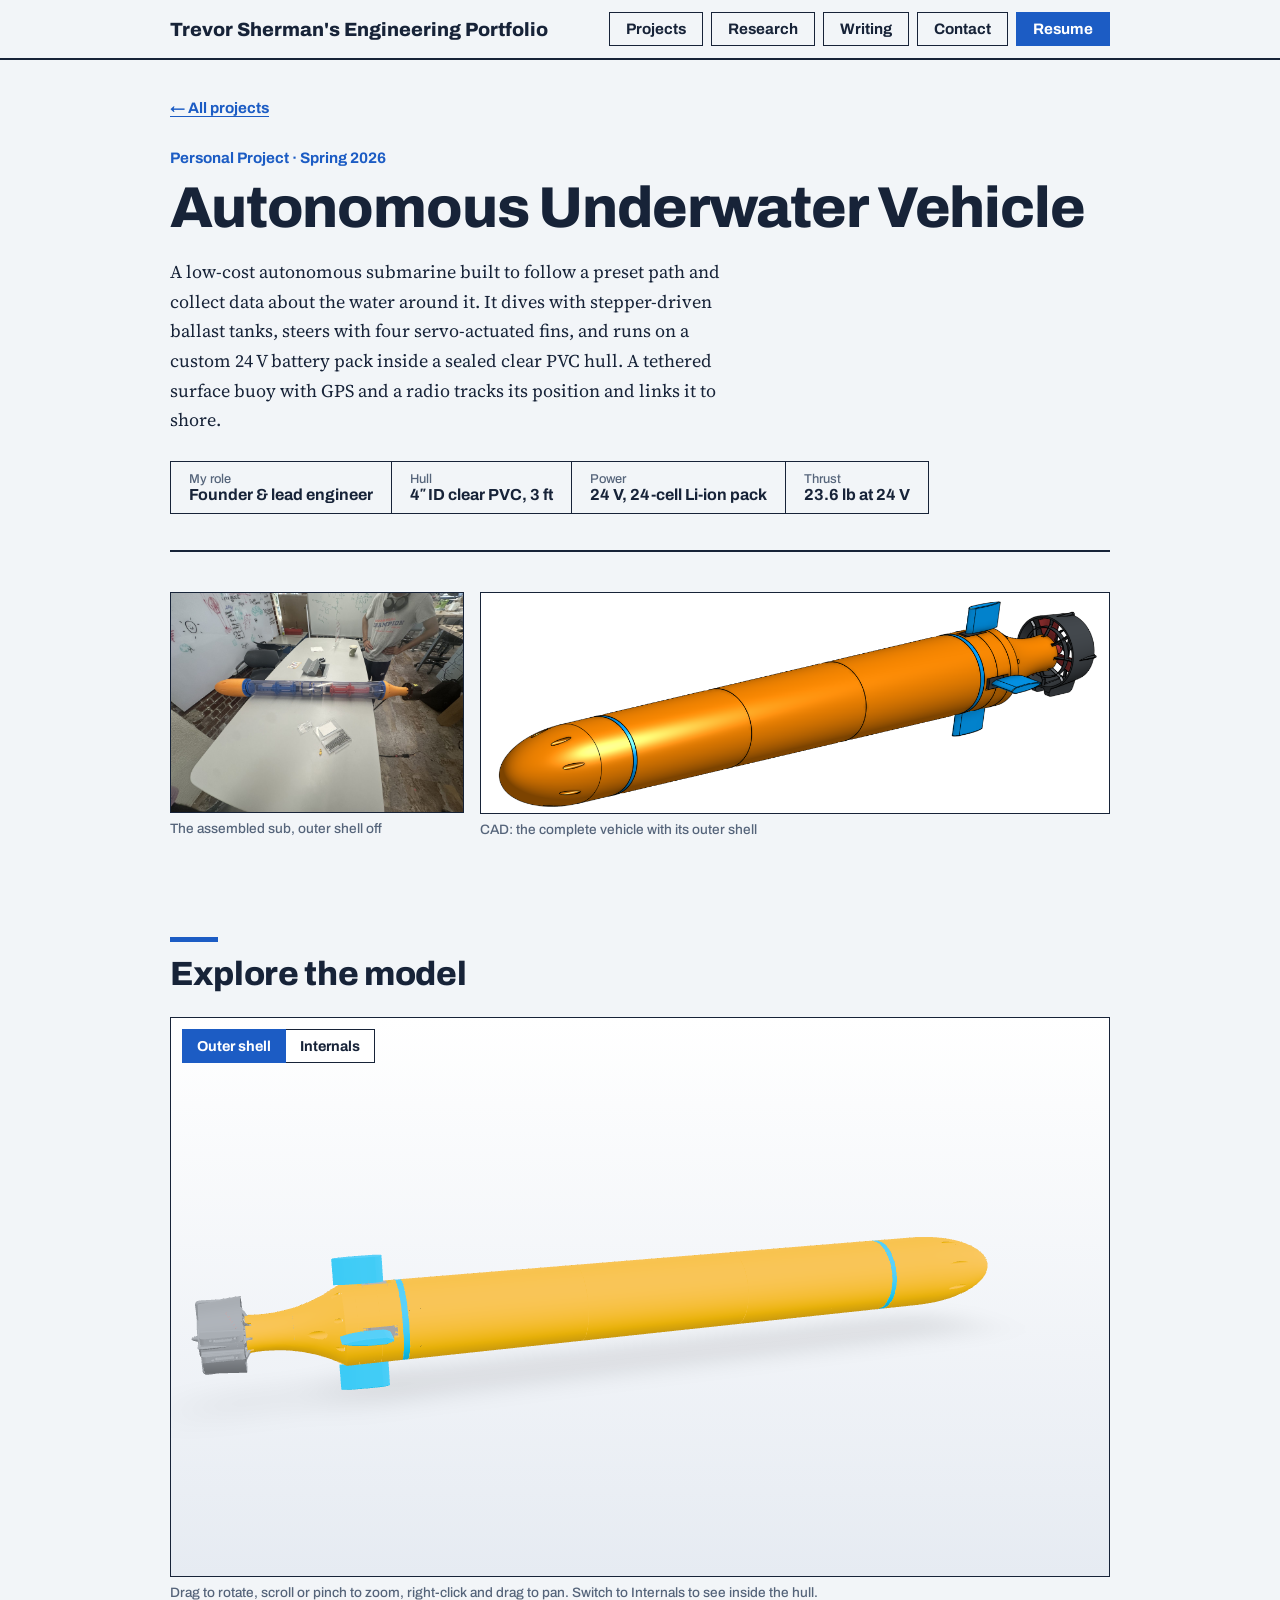
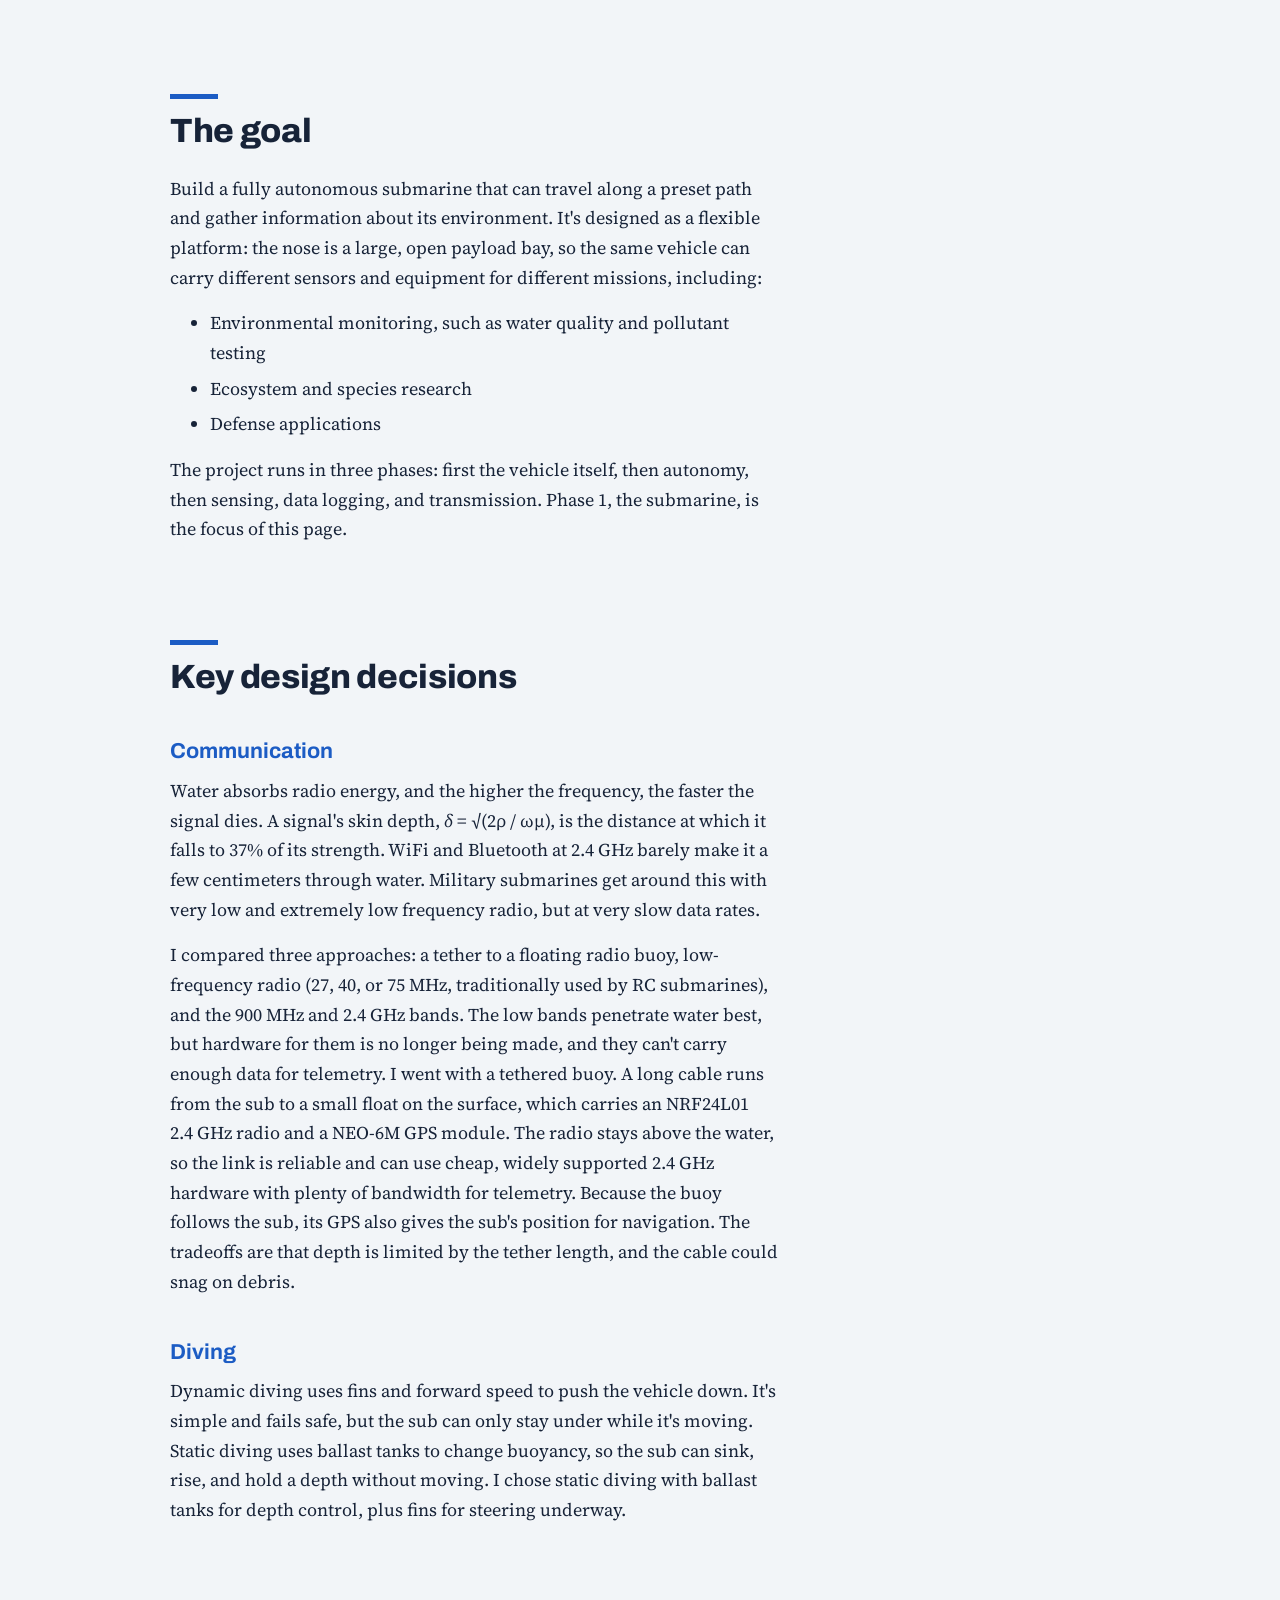
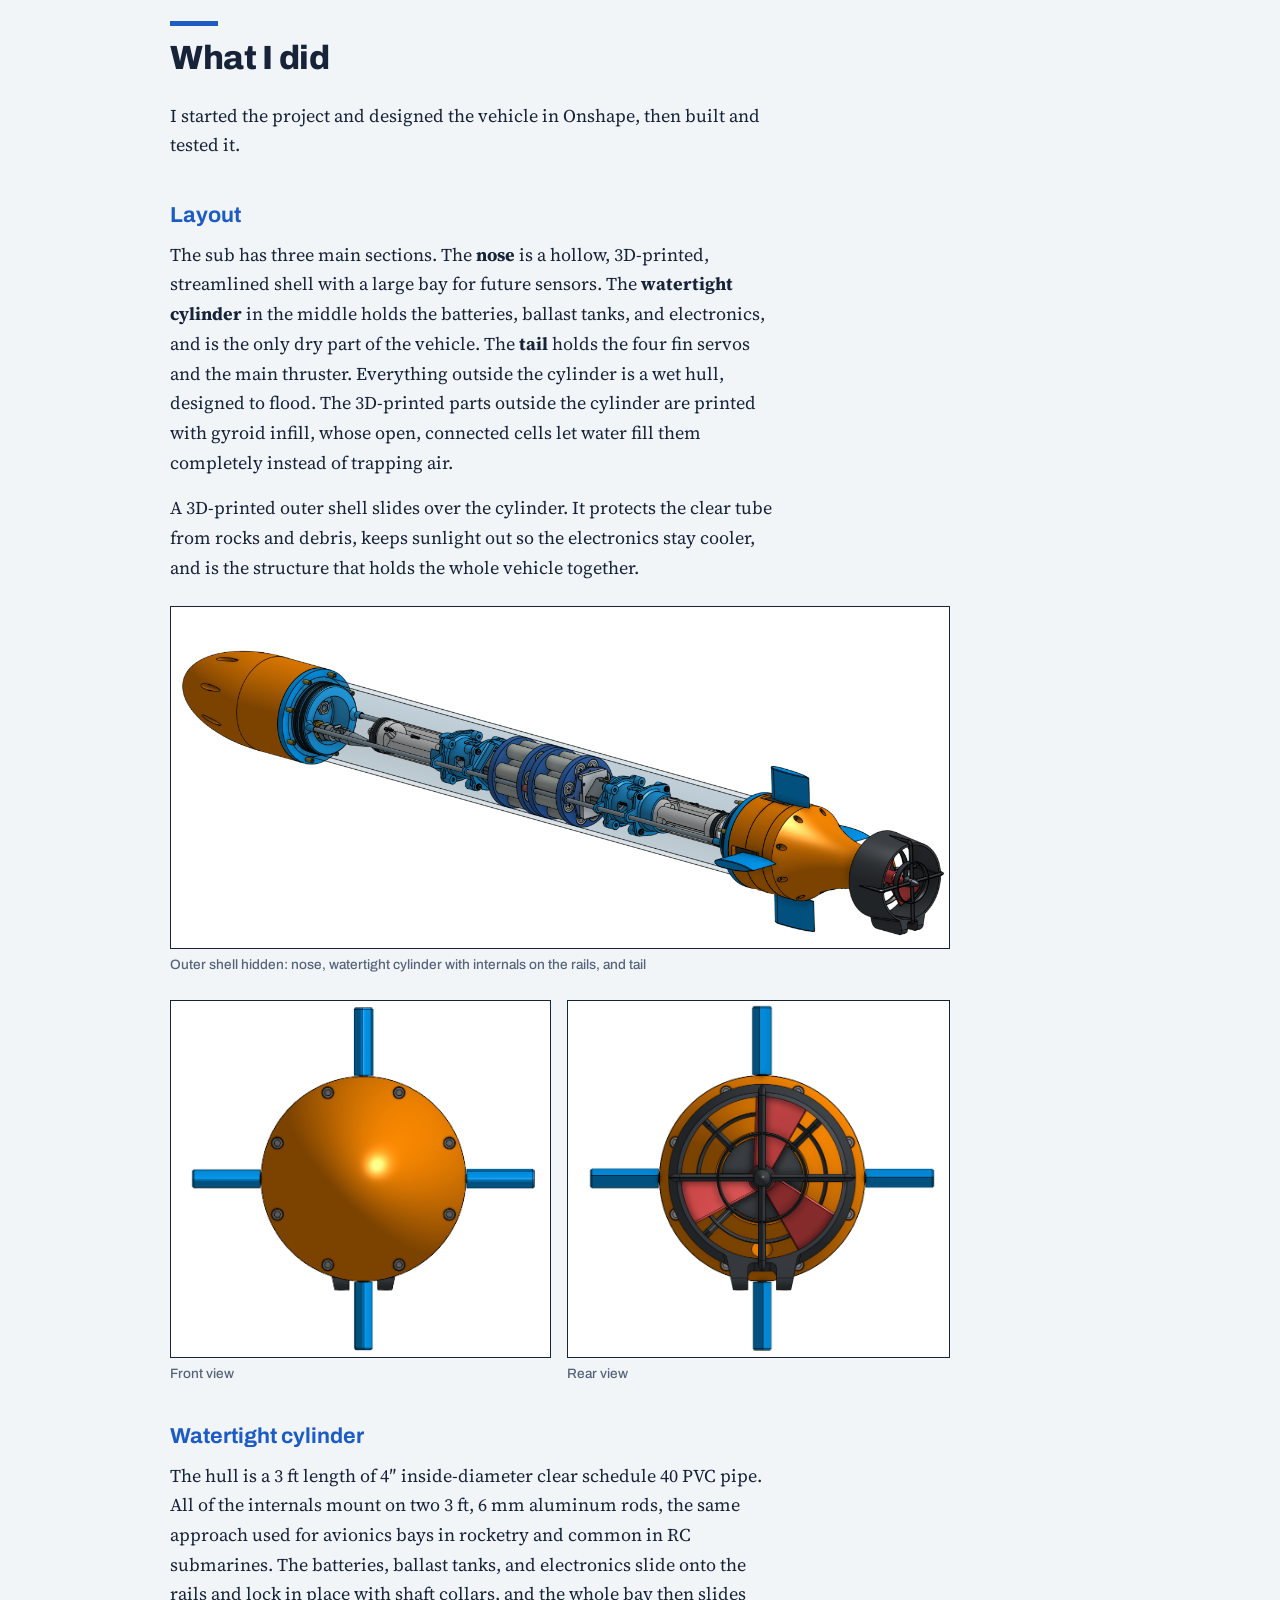
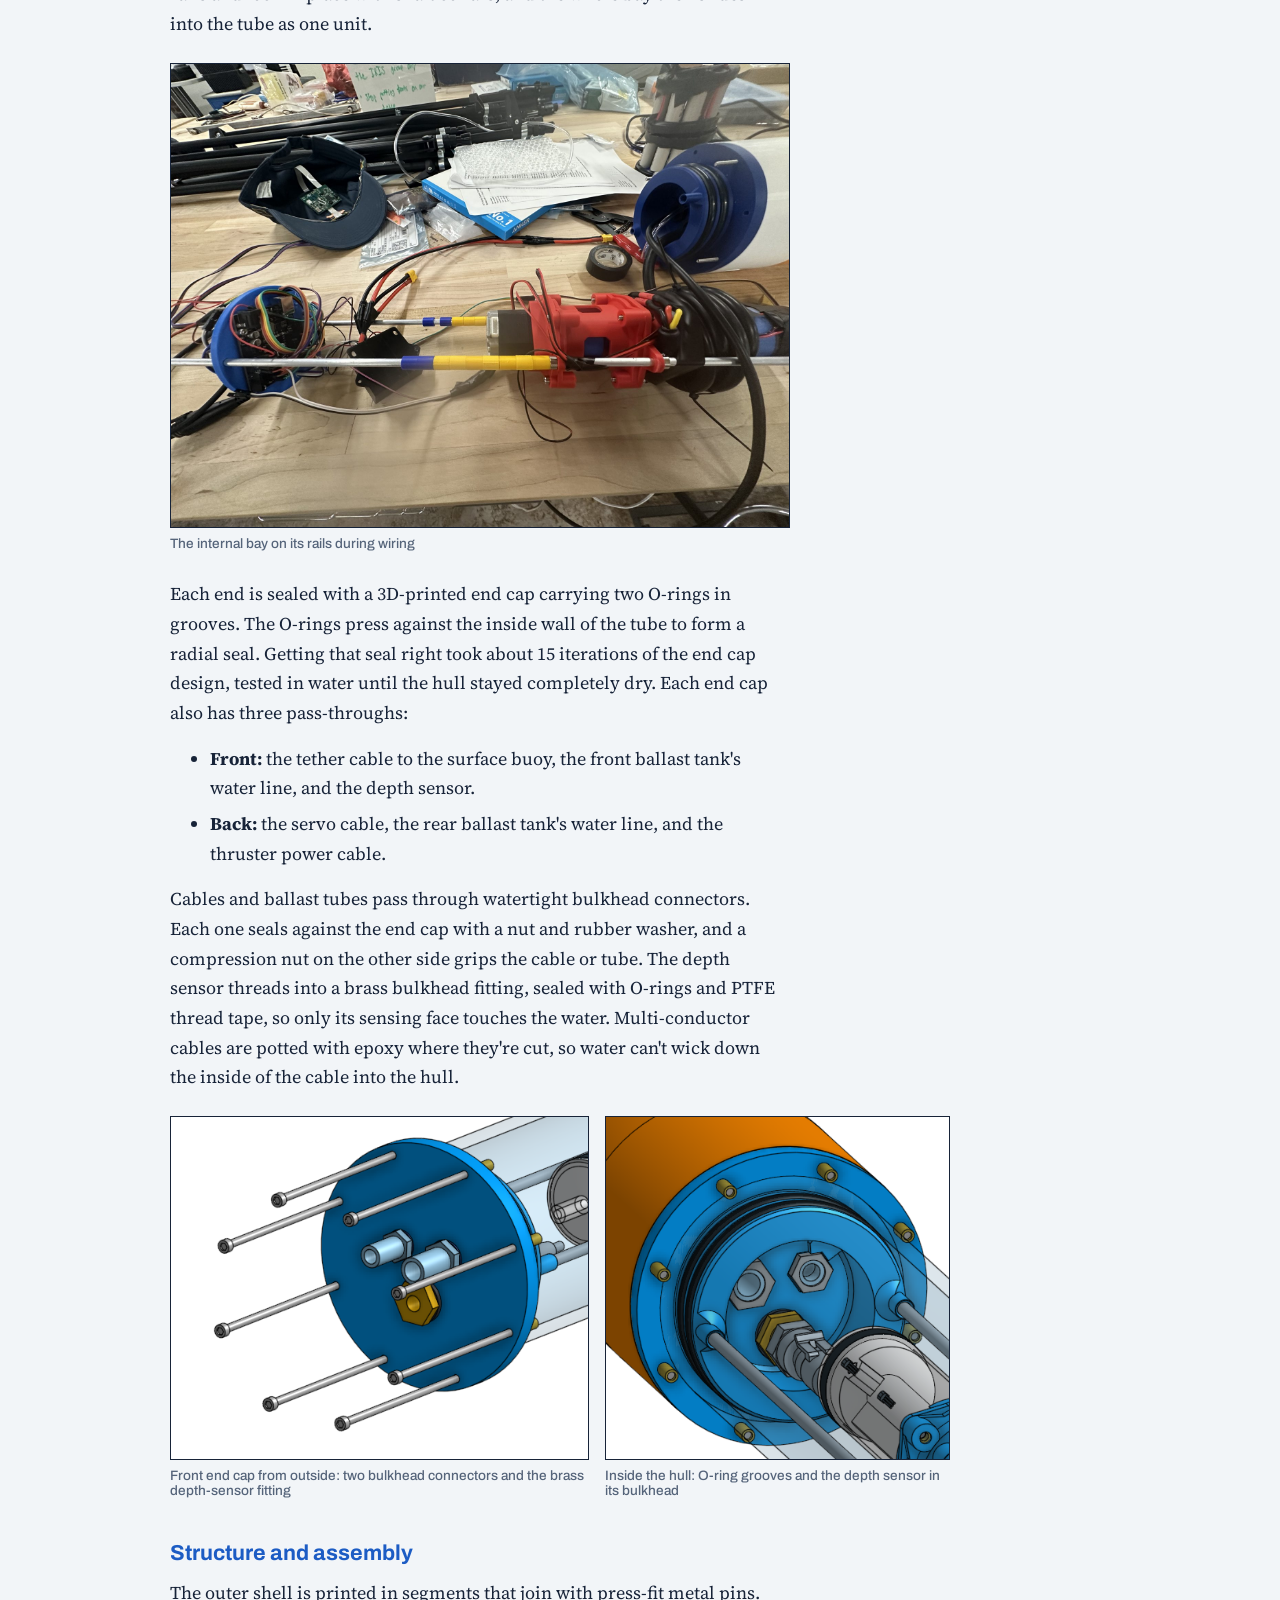
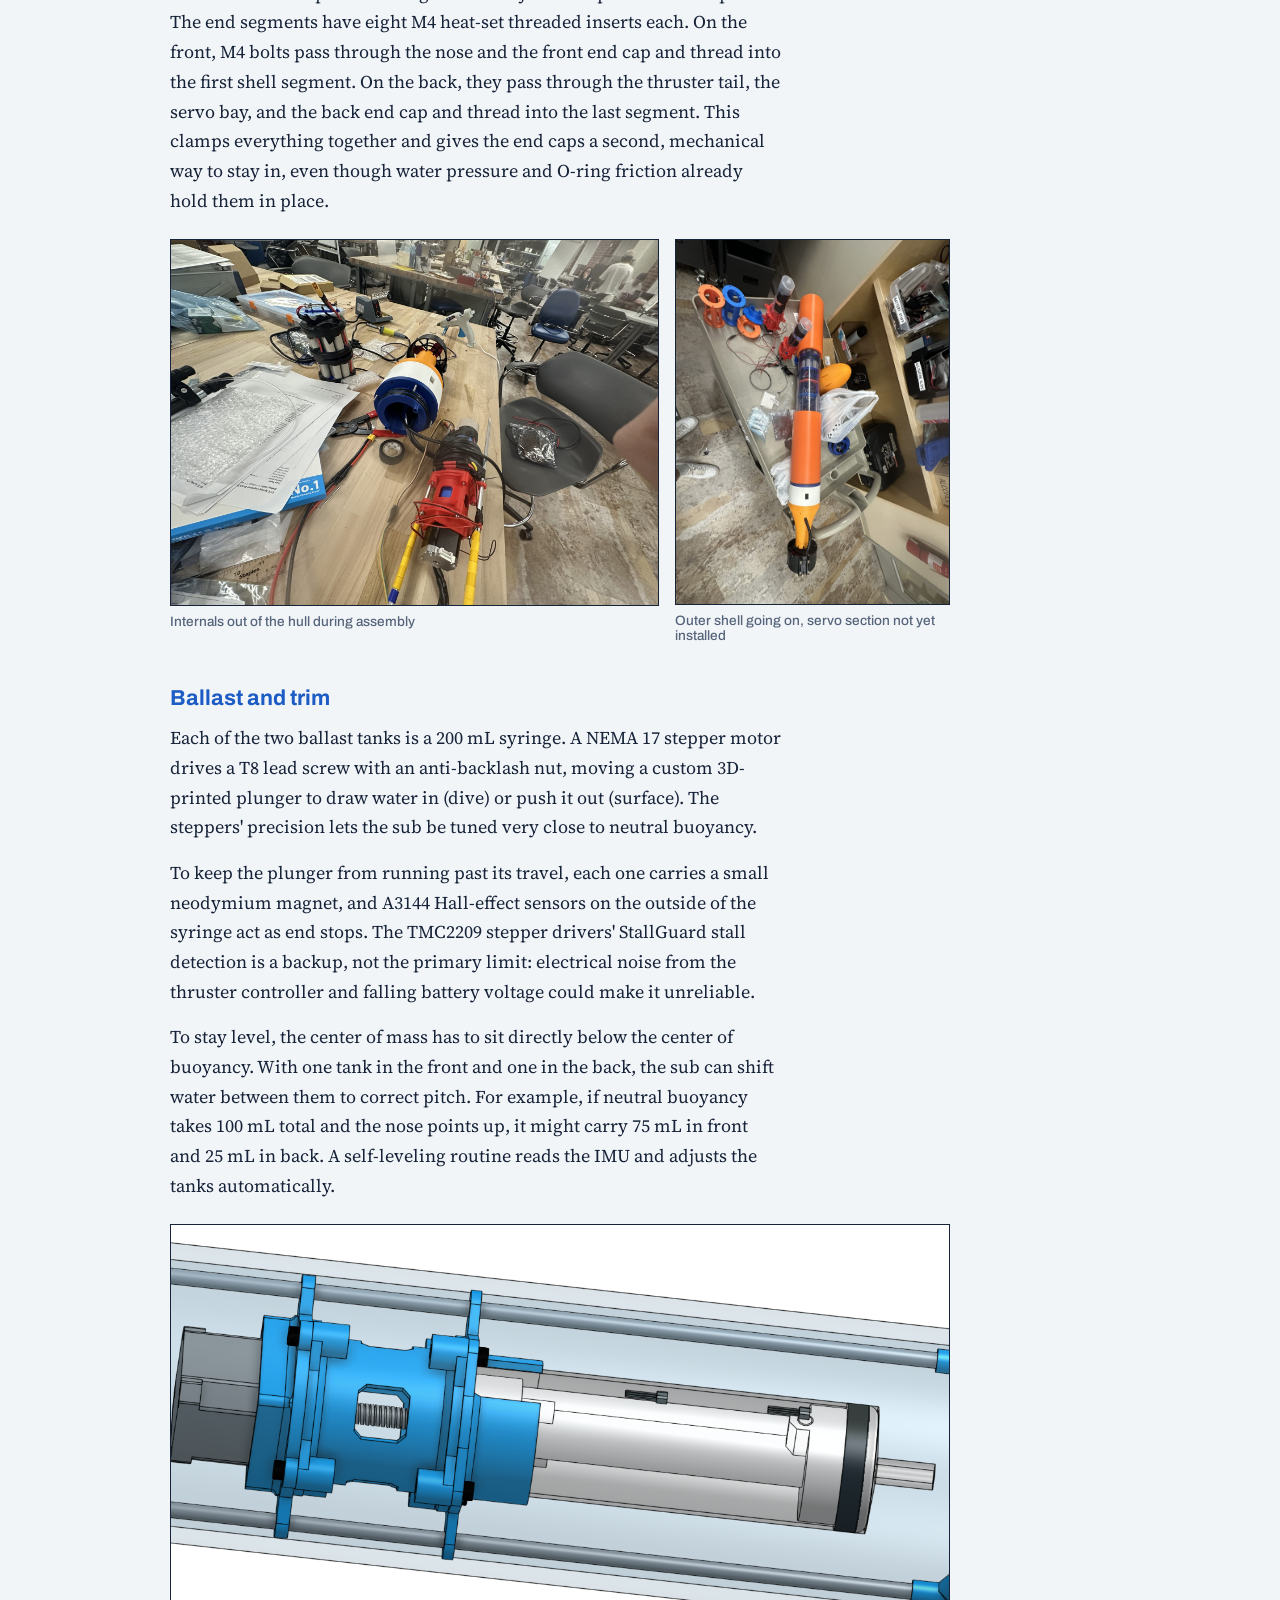
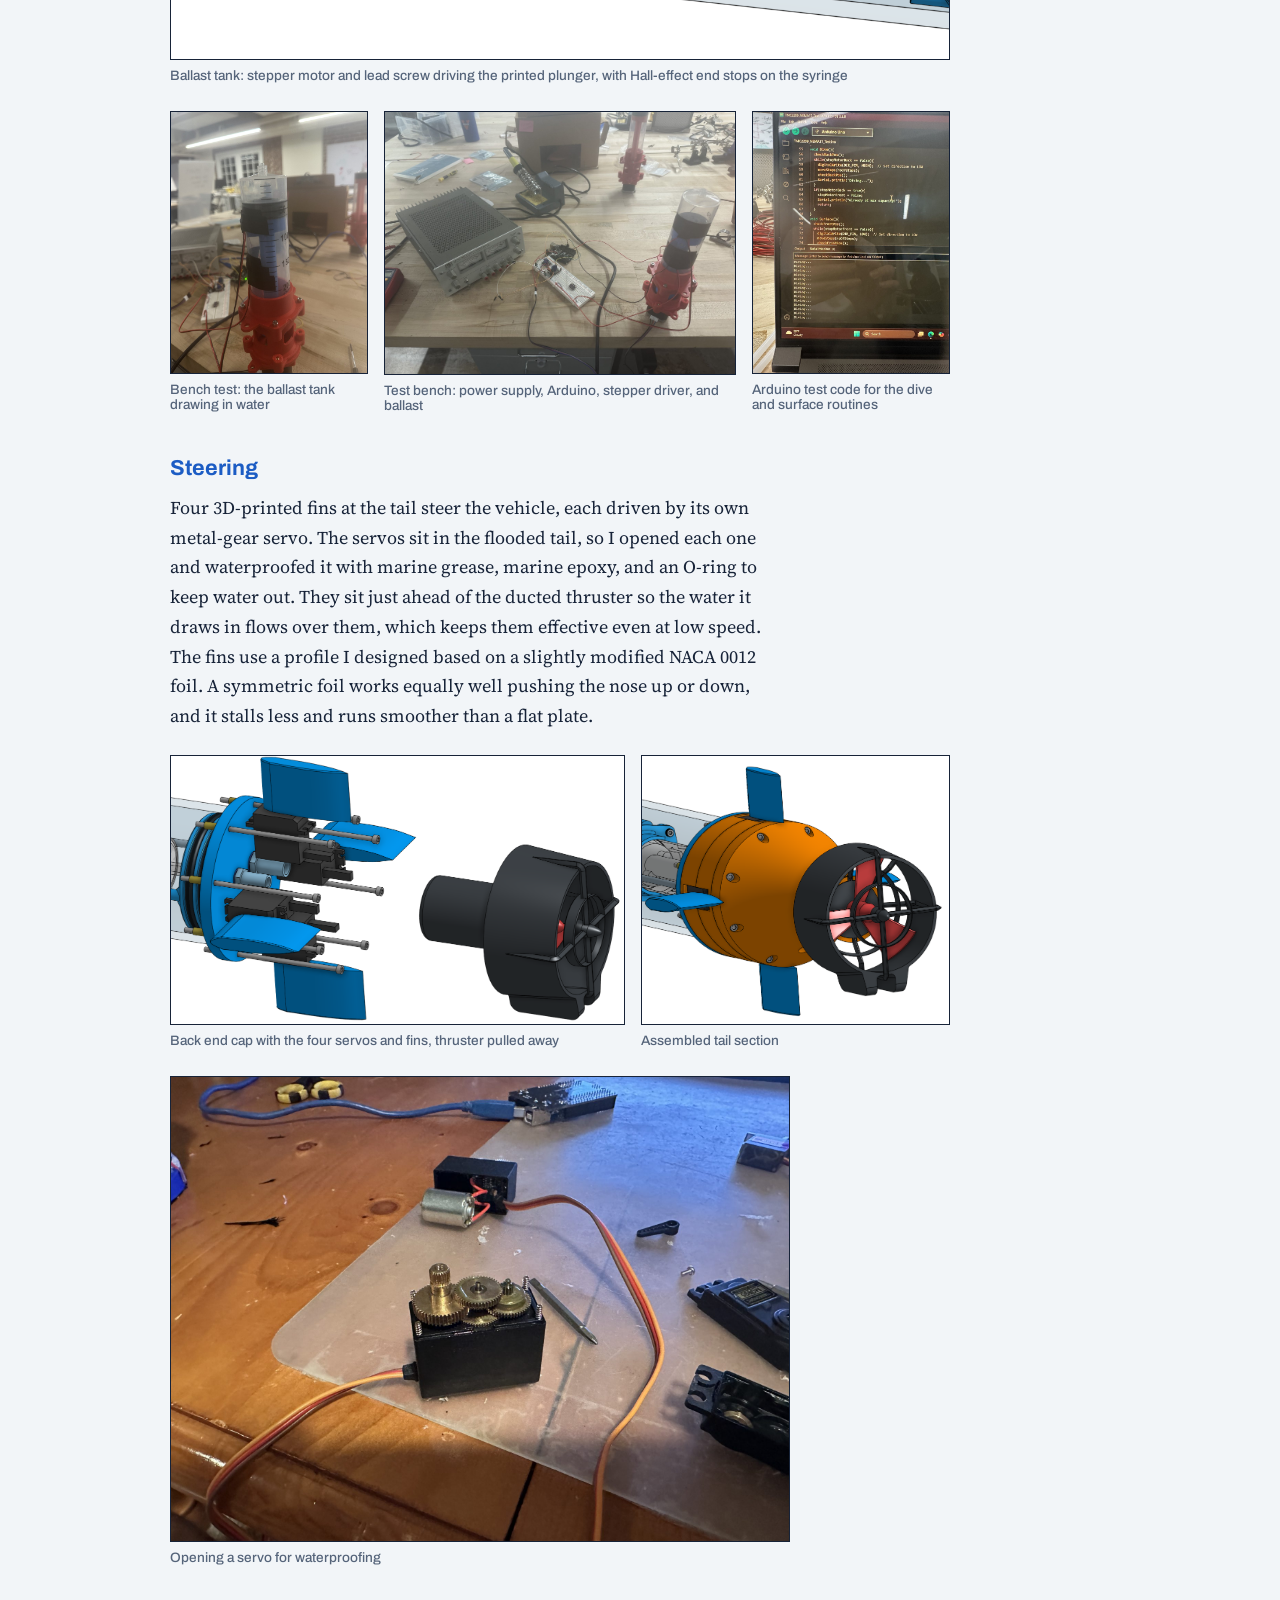
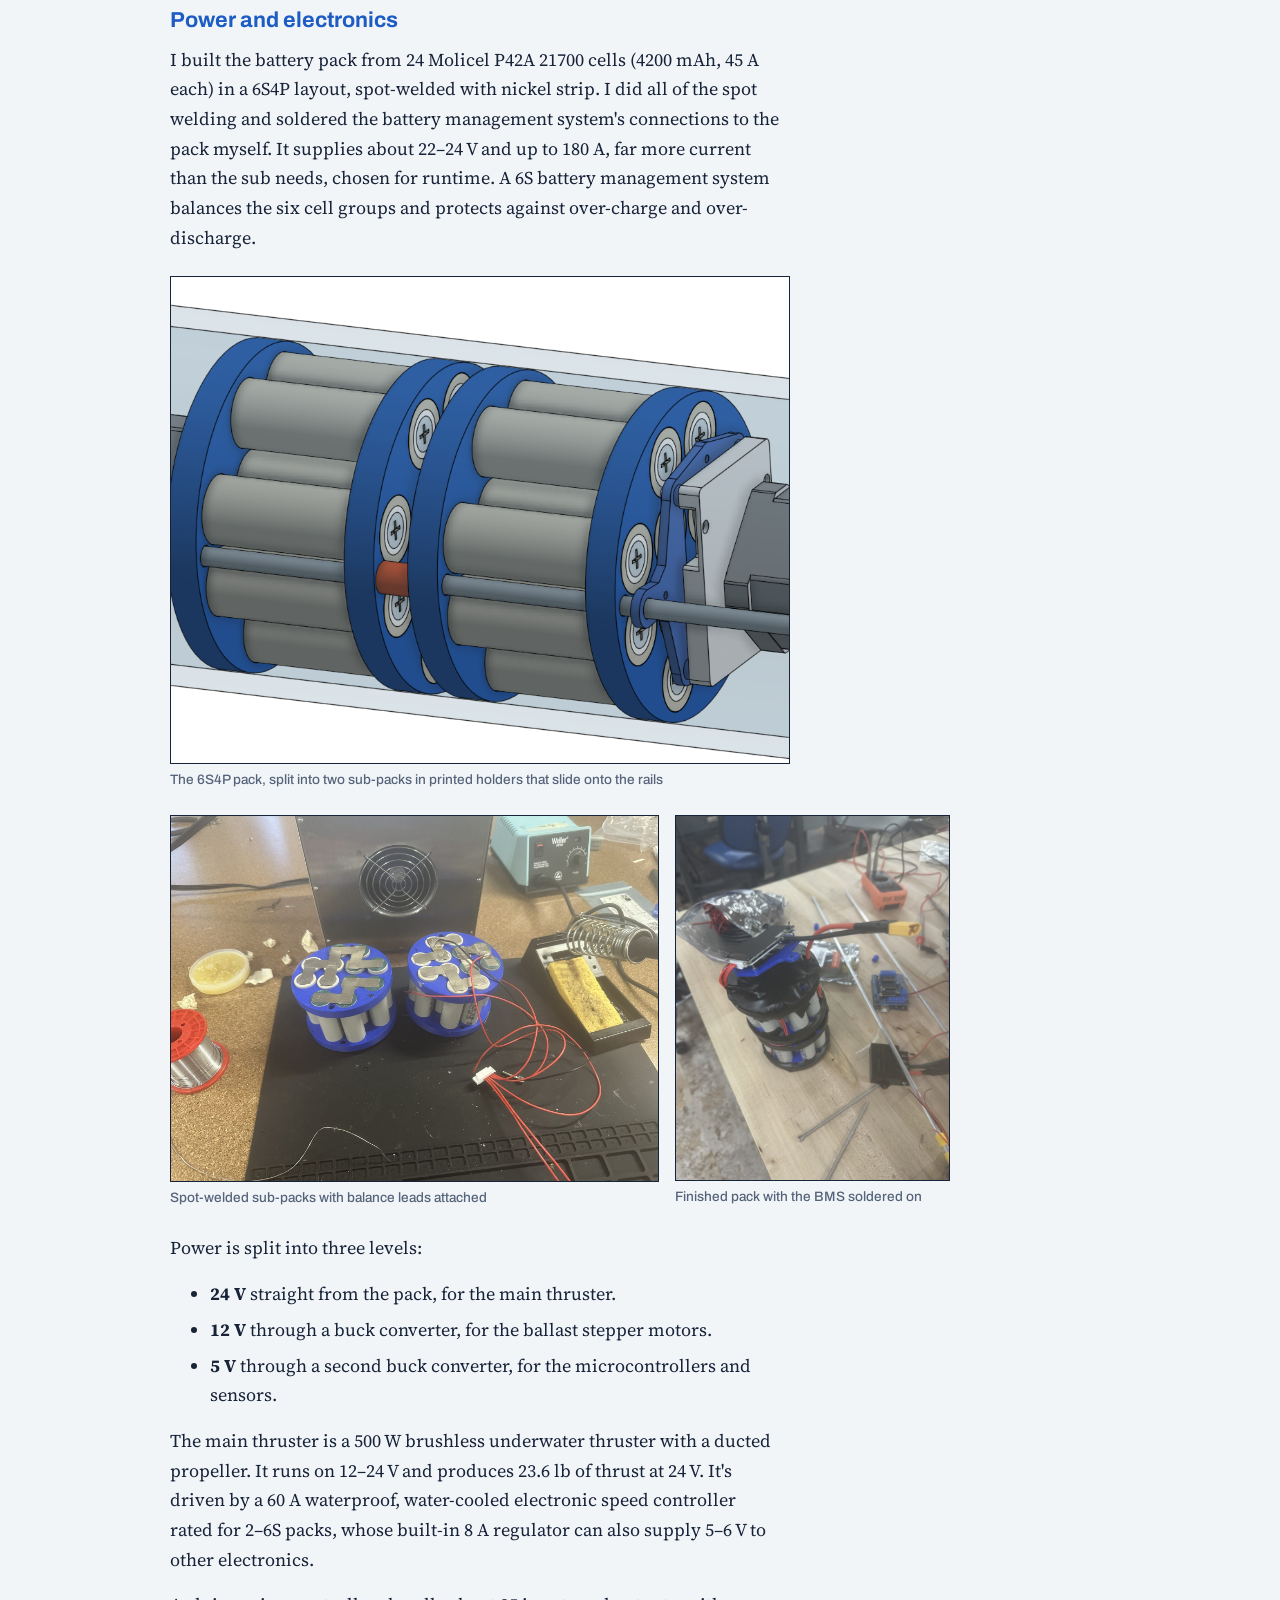
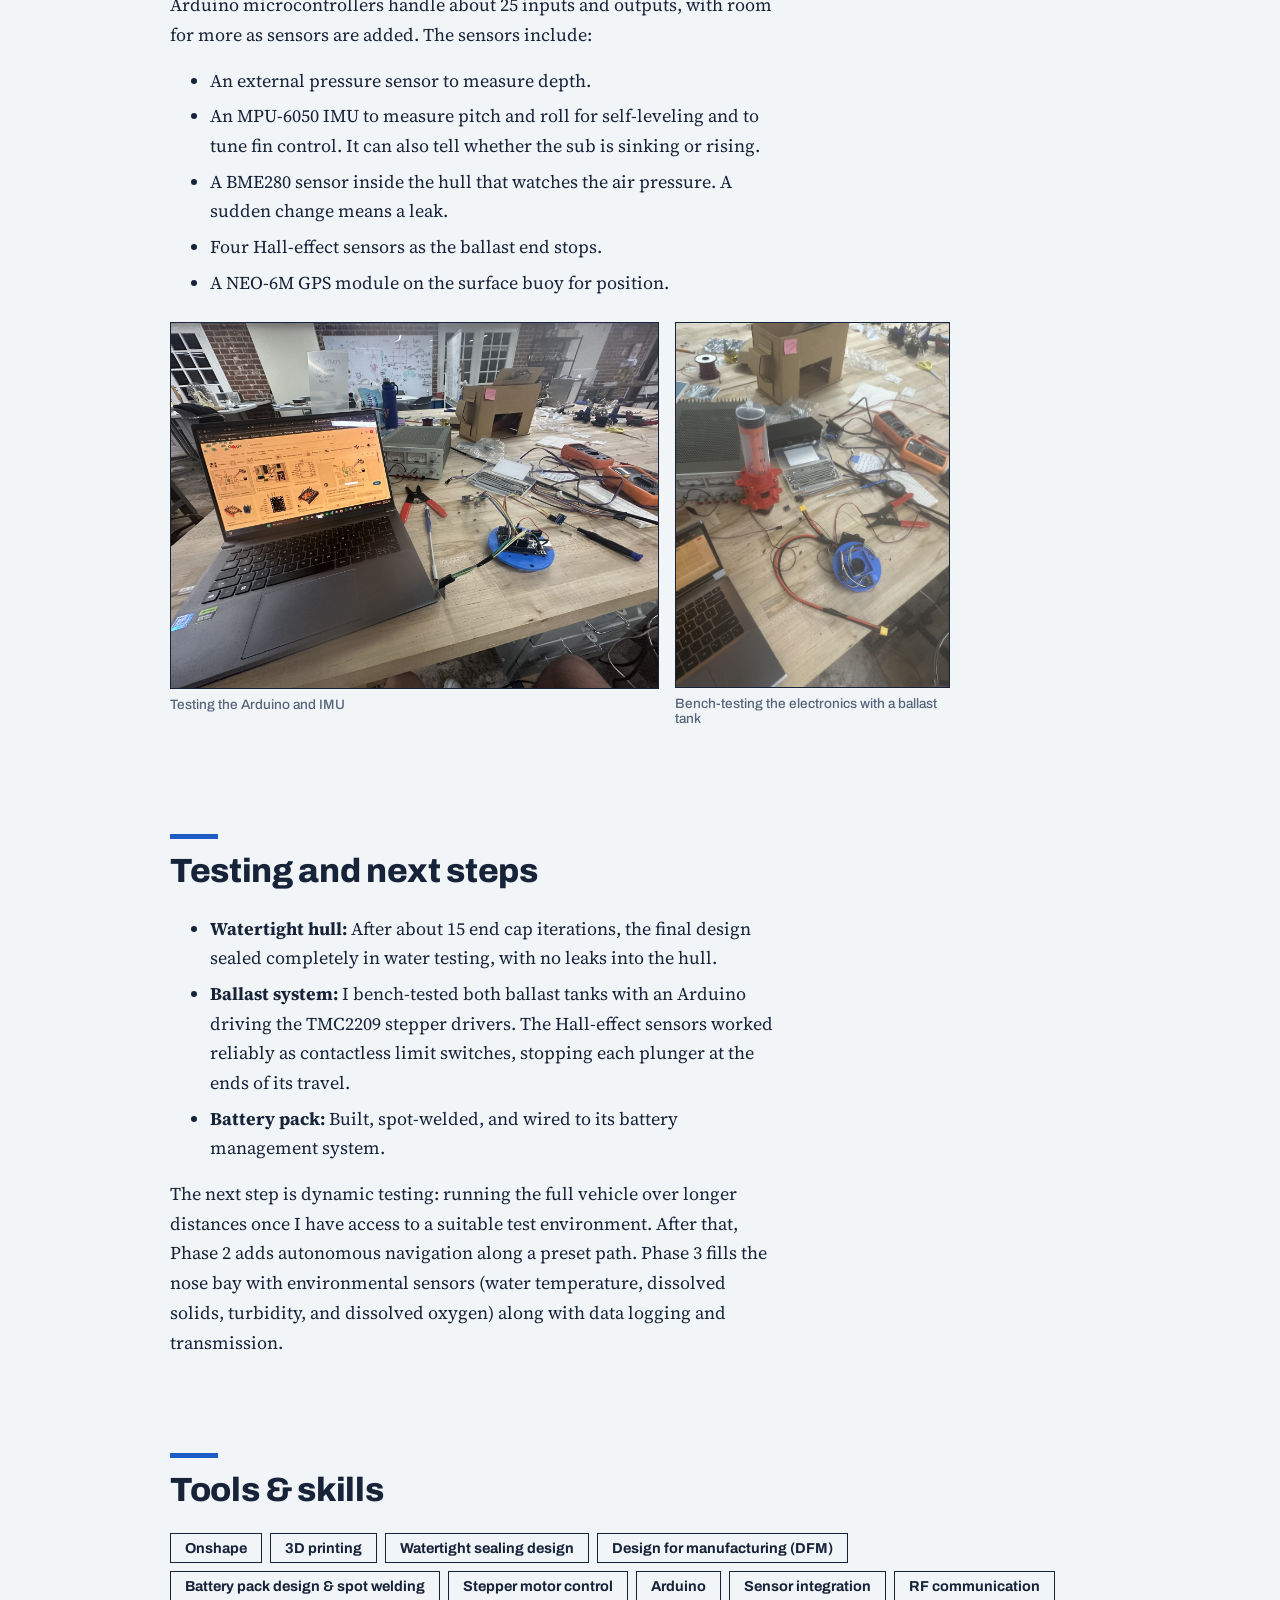
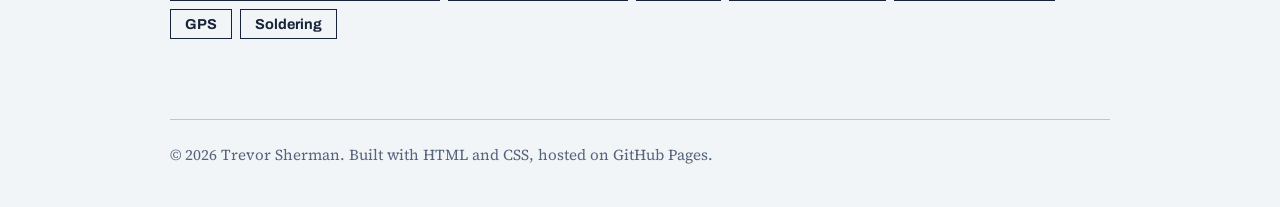
==== commit 14d77627: "AUV page: drop propeller tangling from tether tradeoffs Co-Authored-By: Claude Opus 5.5 <noreply@ant" ====
--- a/projects/auv.html
+++ b/projects/auv.html
@@ -99,7 +99,7 @@
 
       <h3>Communication</h3>
       <p>Water absorbs radio energy, and the higher the frequency, the faster the signal dies. A signal's skin depth, <em>&delta;</em> = &radic;(2&rho; / &omega;&mu;), is the distance at which it falls to 37% of its strength. WiFi and Bluetooth at 2.4&nbsp;GHz barely make it a few centimeters through water. Military submarines get around this with very low and extremely low frequency radio, but at very slow data rates.</p>
-      <p>I compared three approaches: a tether to a floating radio buoy, low-frequency radio (27, 40, or 75&nbsp;MHz, traditionally used by RC submarines), and the 900&nbsp;MHz and 2.4&nbsp;GHz bands. The low bands penetrate water best, but hardware for them is no longer being made, and they can't carry enough data for telemetry. I went with a tethered buoy. A long cable runs from the sub to a small float on the surface, which carries an NRF24L01 2.4&nbsp;GHz radio and a NEO-6M GPS module. The radio stays above the water, so the link is reliable and can use cheap, widely supported 2.4&nbsp;GHz hardware with plenty of bandwidth for telemetry. Because the buoy follows the sub, its GPS also gives the sub's position for navigation. The tradeoffs are that depth is limited by the tether length, and the cable could snag on debris or tangle in the propeller.</p>
+      <p>I compared three approaches: a tether to a floating radio buoy, low-frequency radio (27, 40, or 75&nbsp;MHz, traditionally used by RC submarines), and the 900&nbsp;MHz and 2.4&nbsp;GHz bands. The low bands penetrate water best, but hardware for them is no longer being made, and they can't carry enough data for telemetry. I went with a tethered buoy. A long cable runs from the sub to a small float on the surface, which carries an NRF24L01 2.4&nbsp;GHz radio and a NEO-6M GPS module. The radio stays above the water, so the link is reliable and can use cheap, widely supported 2.4&nbsp;GHz hardware with plenty of bandwidth for telemetry. Because the buoy follows the sub, its GPS also gives the sub's position for navigation. The tradeoffs are that depth is limited by the tether length, and the cable could snag on debris.</p>
 
       <h3>Diving</h3>
       <p>Dynamic diving uses fins and forward speed to push the vehicle down. It's simple and fails safe, but the sub can only stay under while it's moving. Static diving uses ballast tanks to change buoyancy, so the sub can sink, rise, and hold a depth without moving. I chose static diving with ballast tanks for depth control, plus fins for steering underway.</p>
--- a/css/style.css
+++ b/css/style.css
@@ -227,3 +227,15 @@
 .write-item p { margin: 0; color: var(--muted); font-size: 1rem; }
 .write-item .card-go { margin-top: auto; }
 @media (max-width: 760px) { .writing { grid-template-columns: 1fr; } }
+.proj-head h1 .status { font-size: 0.8rem; vertical-align: middle; }
+.spec-grid { display: grid; grid-template-columns: repeat(auto-fill, minmax(260px, 1fr)); border-top: 1.5px solid var(--ink); border-left: 1.5px solid var(--ink); margin: 8px 0 16px; }
+.spec-grid div { padding: 12px 16px; border-right: 1.5px solid var(--ink); border-bottom: 1.5px solid var(--ink); }
+.spec-grid span { display: block; font: 500 0.8rem var(--head); color: var(--muted); }
+.spec-grid strong { font: 700 1rem/1.35 var(--head); }
+a.more-link { color: var(--ink); text-decoration: none; display: block; }
+a.more-link:hover h4 { color: var(--blue); }
+.more-link .card-go { display: inline-block; margin-top: 8px; font-size: 0.9rem; }
+.card-kicker .status { font-size: 0.65rem; padding: 1px 8px; margin-left: 6px; }
+.card-wide:not(.card-flip) .card-media.media-render { border-left: 0; border-right: 1.5px solid var(--ink); }
+.card-wide .card-media.media-cad, .card-wide.card-flip .card-media.media-cad { background: #fff; }
+.card-wide .card-media.media-cad img { padding: 6px; }
